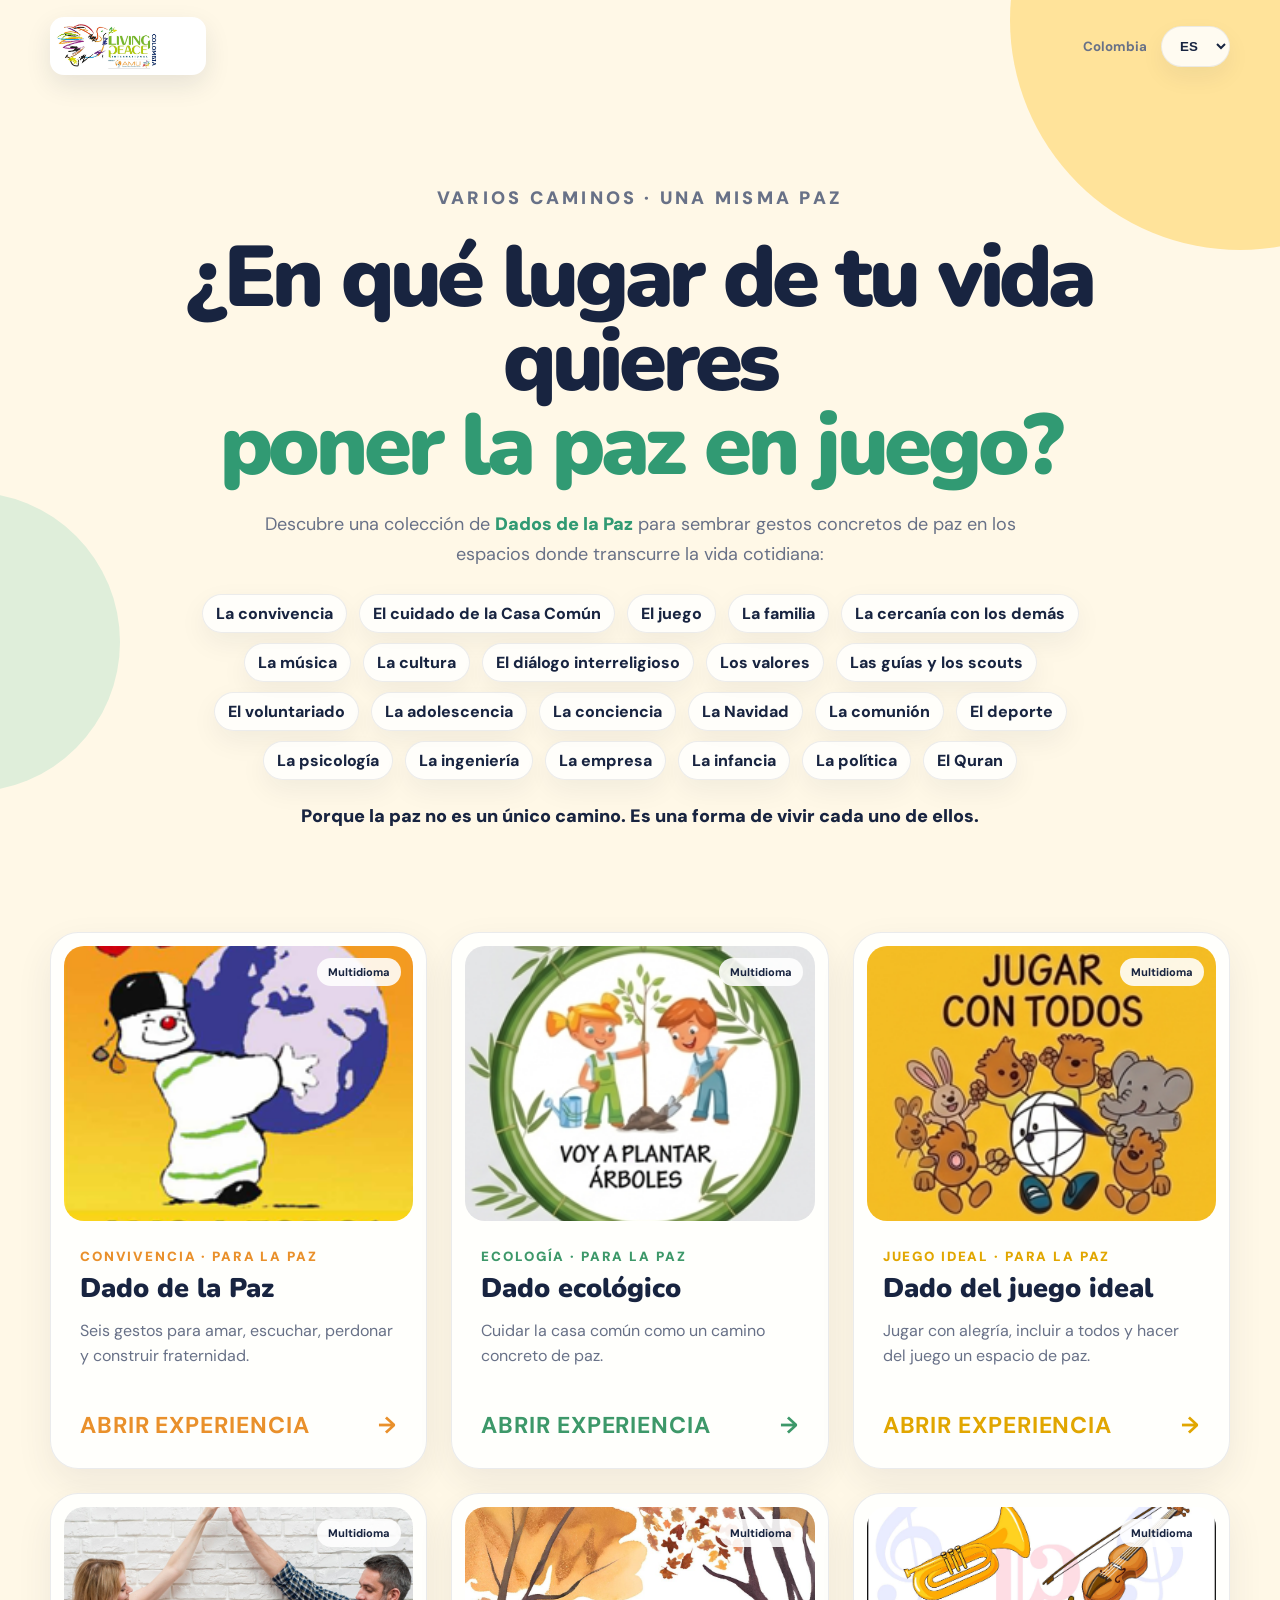
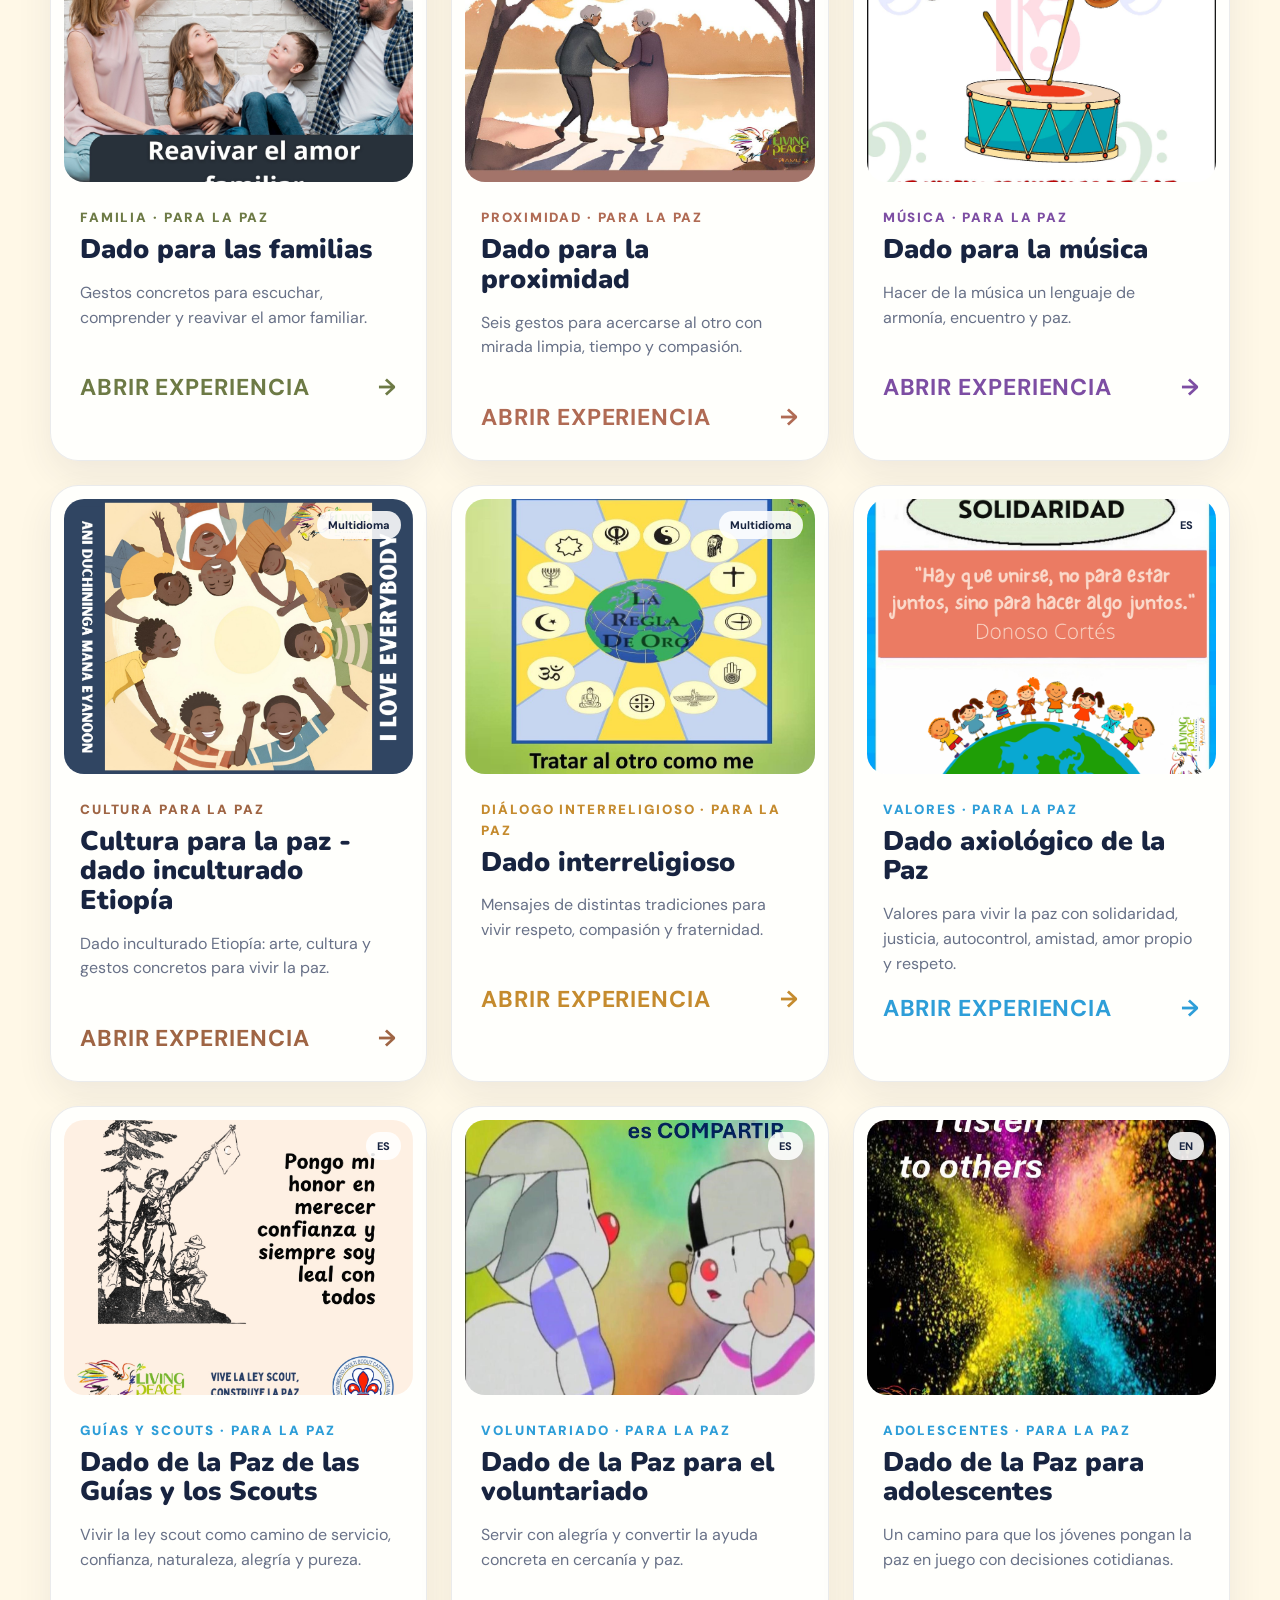
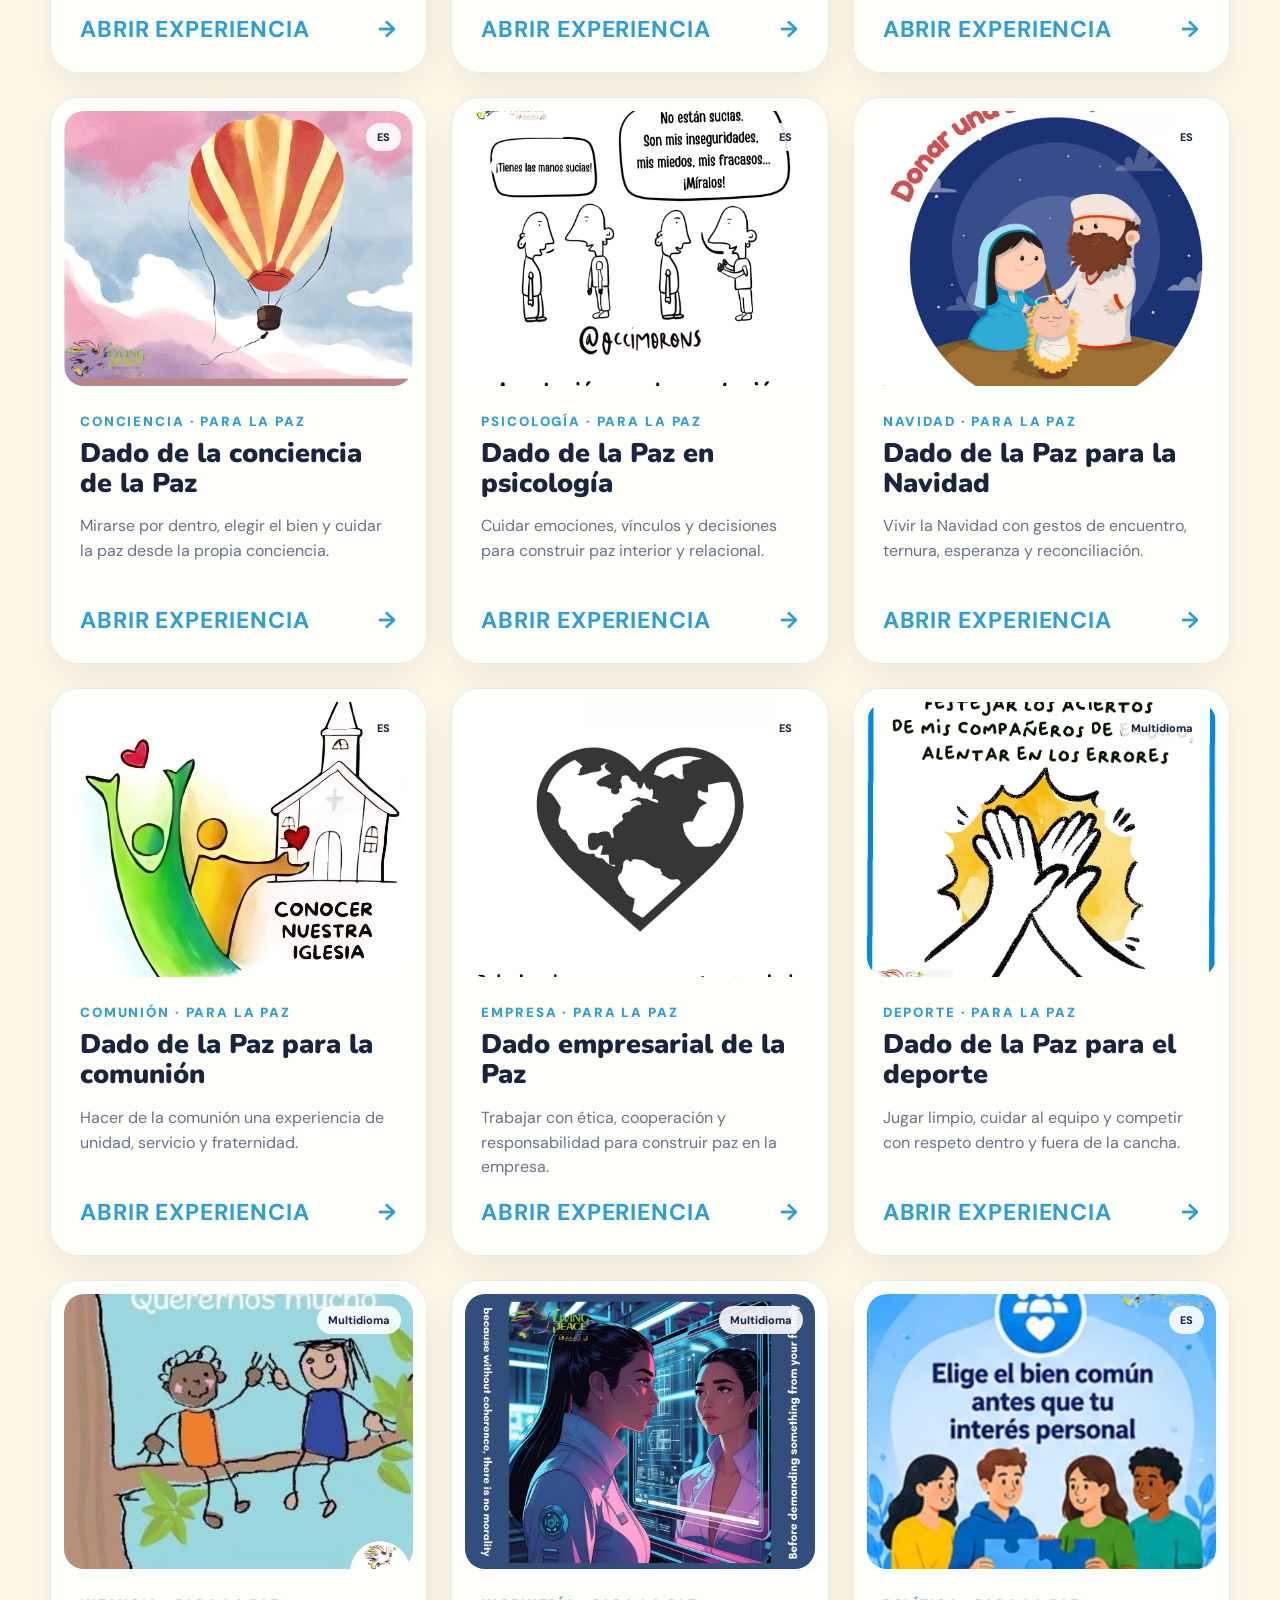
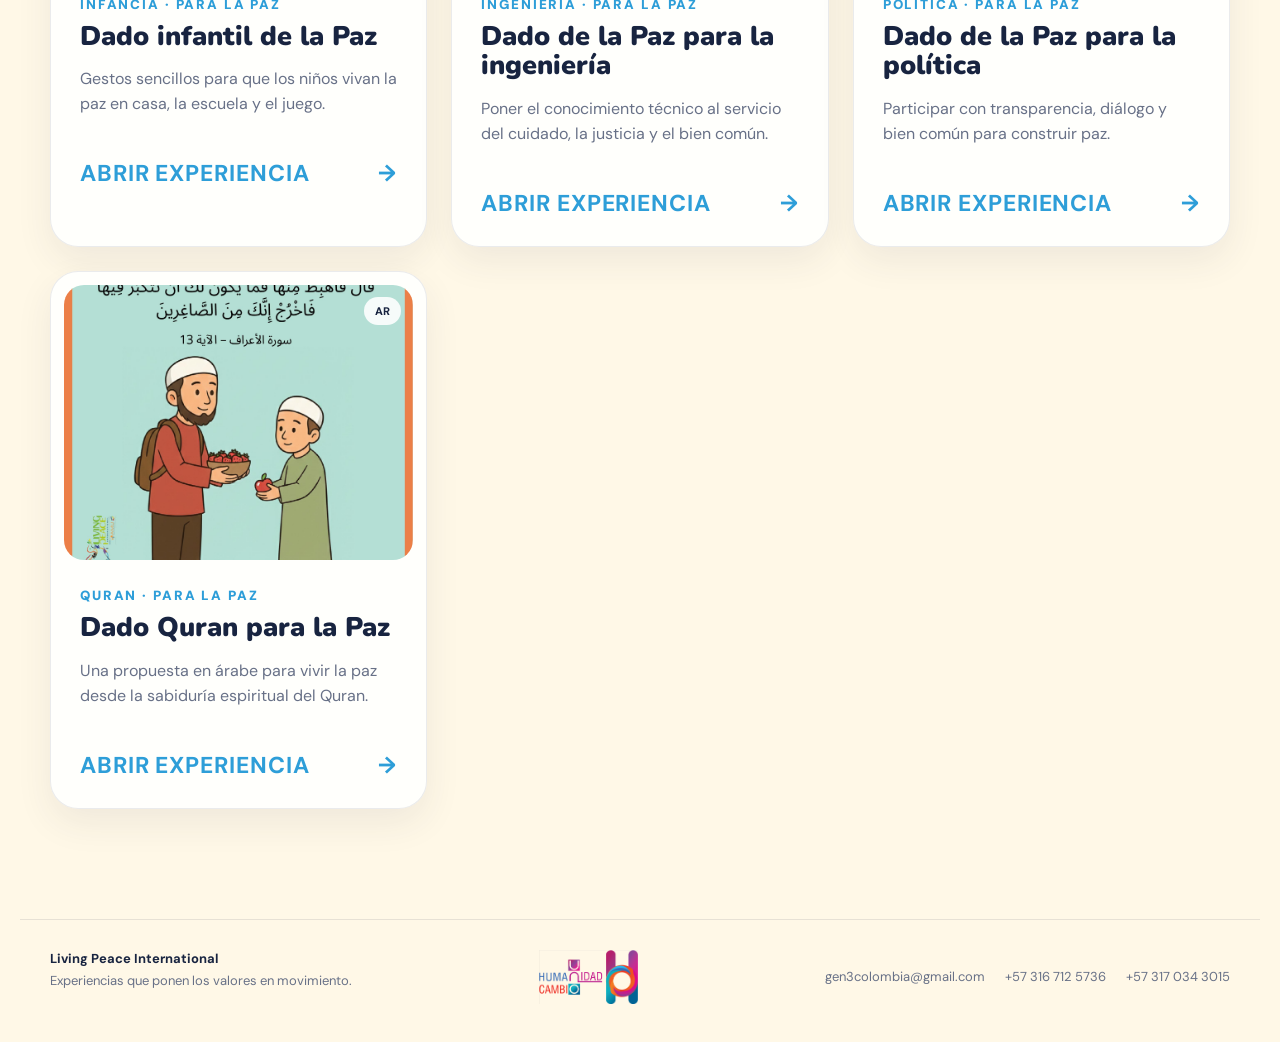
==== index.html @ 0134a24b "Hacer clicables temas del selector" ====
﻿<!doctype html>
<html lang="es">
<head>
  <meta charset="utf-8"><meta name="viewport" content="width=device-width,initial-scale=1">
  <meta name="theme-color" content="#fff8e7"><title>Colección de dados para la paz · Living Peace Colombia</title><link rel="icon" type="image/png" sizes="512x512" href="assets/favicon.png"><link rel="apple-touch-icon" href="assets/favicon.png">
  <link rel="preconnect" href="https://fonts.googleapis.com"><link rel="preconnect" href="https://fonts.gstatic.com" crossorigin>
  <link href="https://fonts.googleapis.com/css2?family=DM+Sans:wght@400;500;600;700&family=Nunito:wght@700;800;900&display=swap" rel="stylesheet">
  <link rel="stylesheet" href="selector.css">
</head>
<body>
  <div class="orb orb-one"></div><div class="orb orb-two"></div>
  <header>
    <a class="brand" href="index.html"><img class="brand-logo" src="assets/living-peace-logo.jpeg" alt="Living Peace International Colombia"></a>
    <div class="selector-actions">
      <small>Colombia</small>
      <label class="selector-language"><span class="sr-only" data-i18n="languageLabel">Idioma</span><select id="selectorLanguage" aria-label="Idioma"><option value="es">ES</option><option value="en">EN</option><option value="pt">PT</option><option value="it">IT</option><option value="fr">FR</option></select></label>
    </div>
  </header>
  <main>
    <section class="intro">
      <p class="eyebrow">VARIOS CAMINOS · UNA MISMA PAZ</p>
      <h1><span>¿En qué lugar de tu vida quieres</span><br><em>poner la paz en juego?</em></h1>
      <p>Descubre una colección de <strong>Dados de la Paz</strong> para sembrar gestos concretos de paz en los espacios donde transcurre la vida cotidiana:</p>
      <ul class="peace-paths">
        <li><a href="dados/paz/index.html">La convivencia</a></li><li><a href="dados/ecologico/index.html">El cuidado de la Casa Común</a></li><li><a href="dados/juego-ideal/index.html">El juego</a></li><li><a href="dados/familias/index.html">La familia</a></li><li><a href="dados/proximidad/index.html">La cercanía con los demás</a></li><li><a href="dados/musica/index.html">La música</a></li><li><a href="dados/etiopia/index.html">La cultura</a></li><li><a href="dados/interreligioso/index.html">El diálogo interreligioso</a></li><li><a href="dados/axiologico/index.html">Los valores</a></li><li><a href="dados/guias-scouts/index.html">Las guías y los scouts</a></li><li><a href="dados/voluntariado/index.html">El voluntariado</a></li><li><a href="dados/adolescentes/index.html">La adolescencia</a></li><li><a href="dados/conciencia/index.html">La conciencia</a></li><li><a href="dados/navidad/index.html">La Navidad</a></li><li><a href="dados/comunion/index.html">La comunión</a></li><li><a href="dados/deporte/index.html">El deporte</a></li><li><a href="dados/psicologia/index.html">La psicología</a></li><li><a href="dados/ingenieria/index.html">La ingeniería</a></li><li><a href="dados/empresarial/index.html">La empresa</a></li><li><a href="dados/infantil/index.html">La infancia</a></li><li><a href="dados/politica/index.html">La política</a></li><li><a href="dados/quran/index.html">El Quran</a></li>
      </ul>
      <p class="peace-closing">Porque la paz no es un único camino. Es una forma de vivir cada uno de ellos.</p>
    </section>
    <section class="dice-grid" aria-label="Selecciona un dado" data-i18n-aria="gridLabel">
      <a class="dice-card peace" href="dados/paz/index.html">
        <span class="image-wrap"><img src="dados/paz/assets/amo-a-todos.png" alt="Dado de la Paz" data-i18n-alt="peaceAlt"><i data-i18n="multi">Multidioma</i></span>
        <span class="card-copy"><small data-i18n="peaceTag">CONVIVENCIA · PARA LA PAZ</small><strong data-i18n="peaceTitle">Dado de la Paz</strong><p data-i18n="peaceText">Seis gestos para amar, escuchar, perdonar y construir fraternidad.</p><b><span data-i18n="open">Abrir experiencia</span> <span>→</span></b></span>
      </a>
      <a class="dice-card eco" href="dados/ecologico/index.html">
        <span class="image-wrap"><img src="dados/ecologico/assets/plantar-arboles.png" alt="Dado ecológico para la Paz" data-i18n-alt="ecoAlt"><i data-i18n="multi">Multidioma</i></span>
        <span class="card-copy"><small data-i18n="ecoTag">ECOLOGÍA · PARA LA PAZ</small><strong data-i18n="ecoTitle">Dado ecológico</strong><p data-i18n="ecoText">Cuidar la casa común como un camino concreto de paz.</p><b><span data-i18n="open">Abrir experiencia</span> <span>→</span></b></span>
      </a>
      <a class="dice-card game" href="dados/juego-ideal/index.html">
        <span class="image-wrap"><img src="dados/juego-ideal/assets/jugar-con-todos.png" alt="Dado de la Paz para el juego ideal" data-i18n-alt="gameAlt"><i data-i18n="multi">Multidioma</i></span>
        <span class="card-copy"><small data-i18n="gameTag">JUEGO IDEAL · PARA LA PAZ</small><strong data-i18n="gameTitle">Dado del juego ideal</strong><p data-i18n="gameText">Jugar con alegría, incluir a todos y hacer del juego un espacio de paz.</p><b><span data-i18n="open">Abrir experiencia</span> <span>→</span></b></span>
      </a>
      <a class="dice-card family" href="dados/familias/index.html">
        <span class="image-wrap"><img src="dados/familias/assets/reavivar-amor-familiar.jpg" alt="Dado de la Paz para las familias" data-i18n-alt="familyAlt"><i data-i18n="multi">Multidioma</i></span>
        <span class="card-copy"><small data-i18n="familyTag">FAMILIA · PARA LA PAZ</small><strong data-i18n="familyTitle">Dado para las familias</strong><p data-i18n="familyText">Gestos concretos para escuchar, comprender y reavivar el amor familiar.</p><b><span data-i18n="open">Abrir experiencia</span> <span>→</span></b></span>
      </a>
      <a class="dice-card proximity" href="dados/proximidad/index.html">
        <span class="image-wrap"><img src="dados/proximidad/assets/primer-paso.jpg" alt="Dado de la Paz para la proximidad" data-i18n-alt="proximityAlt"><i data-i18n="multi">Multidioma</i></span>
        <span class="card-copy"><small data-i18n="proximityTag">PROXIMIDAD · PARA LA PAZ</small><strong data-i18n="proximityTitle">Dado para la proximidad</strong><p data-i18n="proximityText">Seis gestos para acercarse al otro con mirada limpia, tiempo y compasión.</p><b><span data-i18n="open">Abrir experiencia</span> <span>→</span></b></span>
      </a>
      <a class="dice-card music" href="dados/musica/index.html">
        <span class="image-wrap"><img src="dados/musica/assets/instrumento-paz.jpg" alt="Dado de la Paz para la música" data-i18n-alt="musicAlt"><i data-i18n="multi">Multidioma</i></span>
        <span class="card-copy"><small data-i18n="musicTag">MÚSICA · PARA LA PAZ</small><strong data-i18n="musicTitle">Dado para la música</strong><p data-i18n="musicText">Hacer de la música un lenguaje de armonía, encuentro y paz.</p><b><span data-i18n="open">Abrir experiencia</span> <span>→</span></b></span>
      </a>
      <a class="dice-card ethiopia" href="dados/etiopia/index.html">
        <span class="image-wrap"><img src="dados/etiopia/assets/amo-a-todos.jpg" alt="Cultura para la paz - dado inculturado Etiopía" data-i18n-alt="ethiopiaAlt"><i data-i18n="multi">Multidioma</i></span>
        <span class="card-copy"><small data-i18n="ethiopiaTag">CULTURA PARA LA PAZ</small><strong data-i18n="ethiopiaTitle">Cultura para la paz - dado inculturado Etiopía</strong><p data-i18n="ethiopiaText">Dado inculturado Etiopía: arte, cultura y gestos concretos para vivir la paz.</p><b><span data-i18n="open">Abrir experiencia</span> <span>→</span></b></span>
      </a>
      <a class="dice-card interfaith" href="dados/interreligioso/index.html">
        <span class="image-wrap"><img src="dados/interreligioso/assets/regla-oro.jpg" alt="Dado de la Paz para el diálogo interreligioso" data-i18n-alt="interfaithAlt"><i data-i18n="multi">Multidioma</i></span>
        <span class="card-copy"><small data-i18n="interfaithTag">DIÁLOGO INTERRELIGIOSO · PARA LA PAZ</small><strong data-i18n="interfaithTitle">Dado interreligioso</strong><p data-i18n="interfaithText">Mensajes de distintas tradiciones para vivir respeto, compasión y fraternidad.</p><b><span data-i18n="open">Abrir experiencia</span> <span>→</span></b></span>
      </a>
      <a class="dice-card new-dice" href="dados/axiologico/index.html">
        <span class="image-wrap"><img src="dados/axiologico/assets/es/face-1.jpg" alt="Dado axiológico de la Paz"><i>ES</i></span>
        <span class="card-copy"><small>VALORES · PARA LA PAZ</small><strong>Dado axiológico de la Paz</strong><p>Un camino para poner la paz en juego con gestos concretos.</p><b><span>Abrir experiencia</span> <span>→</span></b></span>
      </a>
      <a class="dice-card new-dice" href="dados/guias-scouts/index.html">
        <span class="image-wrap"><img src="dados/guias-scouts/assets/es/face-1.jpg" alt="Dado de la Paz de las Guías y los Scouts"><i>ES</i></span>
        <span class="card-copy"><small>GUÍAS Y SCOUTS · PARA LA PAZ</small><strong>Dado de la Paz de las Guías y los Scouts</strong><p>Un camino para poner la paz en juego con gestos concretos.</p><b><span>Abrir experiencia</span> <span>→</span></b></span>
      </a>
      <a class="dice-card new-dice" href="dados/voluntariado/index.html">
        <span class="image-wrap"><img src="dados/voluntariado/assets/es/face-1.jpg" alt="Dado de la Paz para el voluntariado"><i>ES</i></span>
        <span class="card-copy"><small>VOLUNTARIADO · PARA LA PAZ</small><strong>Dado de la Paz para el voluntariado</strong><p>Un camino para poner la paz en juego con gestos concretos.</p><b><span>Abrir experiencia</span> <span>→</span></b></span>
      </a>
      <a class="dice-card new-dice" href="dados/adolescentes/index.html">
        <span class="image-wrap"><img src="dados/adolescentes/assets/en/face-1.jpg" alt="Dado de la Paz para adolescentes"><i>EN</i></span>
        <span class="card-copy"><small>ADOLESCENTES · PARA LA PAZ</small><strong>Dado de la Paz para adolescentes</strong><p>Un camino para poner la paz en juego con gestos concretos.</p><b><span>Abrir experiencia</span> <span>→</span></b></span>
      </a>
      <a class="dice-card new-dice" href="dados/conciencia/index.html">
        <span class="image-wrap"><img src="dados/conciencia/assets/es/face-1.jpg" alt="Dado de la conciencia de la Paz"><i>ES</i></span>
        <span class="card-copy"><small>CONCIENCIA · PARA LA PAZ</small><strong>Dado de la conciencia de la Paz</strong><p>Un camino para poner la paz en juego con gestos concretos.</p><b><span>Abrir experiencia</span> <span>→</span></b></span>
      </a>
      <a class="dice-card new-dice" href="dados/psicologia/index.html">
        <span class="image-wrap"><img src="dados/psicologia/assets/es/face-1.jpg" alt="Dado de la Paz en psicología"><i>ES</i></span>
        <span class="card-copy"><small>PSICOLOGÍA · PARA LA PAZ</small><strong>Dado de la Paz en psicología</strong><p>Un camino para poner la paz en juego con gestos concretos.</p><b><span>Abrir experiencia</span> <span>→</span></b></span>
      </a>
      <a class="dice-card new-dice" href="dados/navidad/index.html">
        <span class="image-wrap"><img src="dados/navidad/assets/es/face-1.jpg" alt="Dado de la Paz para la Navidad"><i>ES</i></span>
        <span class="card-copy"><small>NAVIDAD · PARA LA PAZ</small><strong>Dado de la Paz para la Navidad</strong><p>Un camino para poner la paz en juego con gestos concretos.</p><b><span>Abrir experiencia</span> <span>→</span></b></span>
      </a>
      <a class="dice-card new-dice" href="dados/comunion/index.html">
        <span class="image-wrap"><img src="dados/comunion/assets/es/face-1.jpg" alt="Dado de la Paz para la comunión"><i>ES</i></span>
        <span class="card-copy"><small>COMUNIÓN · PARA LA PAZ</small><strong>Dado de la Paz para la comunión</strong><p>Un camino para poner la paz en juego con gestos concretos.</p><b><span>Abrir experiencia</span> <span>→</span></b></span>
      </a>
      <a class="dice-card new-dice" href="dados/empresarial/index.html">
        <span class="image-wrap"><img src="dados/empresarial/assets/es/face-1.jpg" alt="Dado empresarial de la Paz"><i>ES</i></span>
        <span class="card-copy"><small>EMPRESA · PARA LA PAZ</small><strong>Dado empresarial de la Paz</strong><p>Un camino para poner la paz en juego con gestos concretos.</p><b><span>Abrir experiencia</span> <span>→</span></b></span>
      </a>
      <a class="dice-card new-dice" href="dados/deporte/index.html">
        <span class="image-wrap"><img src="dados/deporte/assets/es/face-1.png" alt="Dado de la Paz para el deporte"><i>Multidioma</i></span>
        <span class="card-copy"><small>DEPORTE · PARA LA PAZ</small><strong>Dado de la Paz para el deporte</strong><p>Un camino para poner la paz en juego con gestos concretos.</p><b><span>Abrir experiencia</span> <span>→</span></b></span>
      </a>
      <a class="dice-card new-dice" href="dados/infantil/index.html">
        <span class="image-wrap"><img src="dados/infantil/assets/es/face-1.jpg" alt="Dado infantil de la Paz"><i>Multidioma</i></span>
        <span class="card-copy"><small>INFANCIA · PARA LA PAZ</small><strong>Dado infantil de la Paz</strong><p>Un camino para poner la paz en juego con gestos concretos.</p><b><span>Abrir experiencia</span> <span>→</span></b></span>
      </a>
      <a class="dice-card new-dice" href="dados/ingenieria/index.html">
        <span class="image-wrap"><img src="dados/ingenieria/assets/en/face-1.jpg" alt="Dado de la Paz para la ingeniería"><i>Multidioma</i></span>
        <span class="card-copy"><small>INGENIERÍA · PARA LA PAZ</small><strong>Dado de la Paz para la ingeniería</strong><p>Un camino para poner la paz en juego con gestos concretos.</p><b><span>Abrir experiencia</span> <span>→</span></b></span>
      </a>
      <a class="dice-card new-dice" href="dados/politica/index.html">
        <span class="image-wrap"><img src="dados/politica/assets/es/face-1.png" alt="Dado de la Paz para la política"><i>ES</i></span>
        <span class="card-copy"><small>POLÍTICA · PARA LA PAZ</small><strong>Dado de la Paz para la política</strong><p>Participar con transparencia, diálogo y bien común para construir paz.</p><b><span>Abrir experiencia</span> <span>→</span></b></span>
      </a>
      <a class="dice-card new-dice" href="dados/quran/index.html">
        <span class="image-wrap"><img src="dados/quran/assets/ar/face-1.jpg" alt="Dado Quran para la Paz"><i>AR</i></span>
        <span class="card-copy"><small>QURAN · PARA LA PAZ</small><strong>Dado Quran para la Paz</strong><p>Un camino para poner la paz en juego con gestos concretos.</p><b><span>Abrir experiencia</span> <span>→</span></b></span>
      </a>
    </section>
  </main>
  <footer><div><strong>Living Peace International</strong><p data-i18n="footerText">Experiencias que ponen los valores en movimiento.</p></div><img class="footer-logo" src="assets/humanidad-cambio-uno.png" alt="Humanidad Cambio UNO"><div><a href="mailto:gen3colombia@gmail.com">gen3colombia@gmail.com</a><a href="tel:+573167125736">+57 316 712 5736</a><a href="tel:+573170343015">+57 317 034 3015</a></div></footer>
  <script>
    const selectorTranslations={
      es:{introRich:"Descubre una colección de <strong>Dados de la Paz</strong> para sembrar gestos concretos de paz en los espacios donde transcurre la vida cotidiana:",peaceClosing:"Porque la paz no es un único camino. Es una forma de vivir cada uno de ellos.",paths:["La convivencia","El cuidado de la Casa Común","El juego","La familia","La cercanía con los demás","La música","La cultura","El diálogo interreligioso","Los valores","Las guías y los scouts","El voluntariado","La adolescencia","La conciencia","La Navidad","La comunión","El deporte","La psicología","La ingeniería","La empresa","La infancia","La política","El Quran"],languageLabel:'Idioma',gridLabel:'Selecciona un dado',eyebrow:'VARIOS CAMINOS · UNA MISMA PAZ',titleLead:'¿En qué lugar de tu vida quieres',titleAccent:'poner la paz en juego?',intro:'Una colección de dados para vivir la paz en distintos campos: la convivencia, el cuidado del planeta, el juego, la familia, la proximidad, la música, la cultura y el diálogo interreligioso.',multi:'Multidioma',spanish:'Español',open:'Abrir experiencia',footerText:'Experiencias que ponen los valores en movimiento.',peaceTag:'CONVIVENCIA · PARA LA PAZ',peaceTitle:'Dado de la Paz',peaceText:'Seis gestos para amar, escuchar, perdonar y construir fraternidad.',peaceAlt:'Dado de la Paz',ecoTag:'ECOLOGÍA · PARA LA PAZ',ecoTitle:'Dado ecológico',ecoText:'Cuidar la casa común como un camino concreto de paz.',ecoAlt:'Dado ecológico para la Paz',gameTag:'JUEGO IDEAL · PARA LA PAZ',gameTitle:'Dado del juego ideal',gameText:'Jugar con alegría, incluir a todos y hacer del juego un espacio de paz.',gameAlt:'Dado de la Paz para el juego ideal',familyTag:'FAMILIA · PARA LA PAZ',familyTitle:'Dado para las familias',familyText:'Gestos concretos para escuchar, comprender y reavivar el amor familiar.',familyAlt:'Dado de la Paz para las familias',proximityTag:'PROXIMIDAD · PARA LA PAZ',proximityTitle:'Dado para la proximidad',proximityText:'Seis gestos para acercarse al otro con mirada limpia, tiempo y compasión.',proximityAlt:'Dado de la Paz para la proximidad',musicTag:'MÚSICA · PARA LA PAZ',musicTitle:'Dado para la música',musicText:'Hacer de la música un lenguaje de armonía, encuentro y paz.',musicAlt:'Dado de la Paz para la música',ethiopiaTag:'CULTURA PARA LA PAZ',ethiopiaTitle:'Cultura para la paz - dado inculturado Etiopía',ethiopiaText:'Dado inculturado Etiopía: arte, cultura y gestos concretos para vivir la paz.',ethiopiaAlt:'Cultura para la paz - dado inculturado Etiopía',interfaithTag:'DIÁLOGO INTERRELIGIOSO · PARA LA PAZ',interfaithTitle:'Dado interreligioso',interfaithText:'Mensajes de distintas tradiciones para vivir respeto, compasión y fraternidad.',interfaithAlt:'Dado de la Paz para el diálogo interreligioso'},
      en:{introRich:"Discover a collection of <strong>Peace Dice</strong> to sow concrete gestures of peace in the places where everyday life happens:",peaceClosing:"Because peace is not a single path. It is a way of living each one of them.",paths:["Coexistence","Care for the Common Home","Play","Family","Closeness to others","Music","Culture","Interreligious dialogue","Values","Guides and scouts","Volunteering","Adolescence","Conscience","Christmas","Communion","Sport","Psychology","Engineering","Business","Childhood","Politics","Quran"],languageLabel:'Language',gridLabel:'Select a dice',eyebrow:'SEVERAL PATHS · ONE SAME PEACE',titleLead:'Where in your life do you want to',titleAccent:'put peace into play?',intro:'A collection of dice to live peace in different fields: coexistence, care for the planet, play, family, proximity, music, culture and interreligious dialogue.',multi:'Multilingual',spanish:'Spanish',open:'Open experience',footerText:'Experiences that put values in motion.',peaceTag:'COEXISTENCE · FOR PEACE',peaceTitle:'Peace Dice',peaceText:'Six gestures to love, listen, forgive and build fraternity.',peaceAlt:'Peace Dice',ecoTag:'ECOLOGY · FOR PEACE',ecoTitle:'Ecological dice',ecoText:'Care for our common home as a concrete path of peace.',ecoAlt:'Ecological Dice for Peace',gameTag:'IDEAL GAME · FOR PEACE',gameTitle:'Ideal game dice',gameText:'Play with joy, include everyone and make the game a space of peace.',gameAlt:'Peace Dice for the ideal game',familyTag:'FAMILY · FOR PEACE',familyTitle:'Dice for families',familyText:'Concrete gestures to listen, understand and rekindle family love.',familyAlt:'Peace Dice for families',proximityTag:'PROXIMITY · FOR PEACE',proximityTitle:'Dice for proximity',proximityText:'Six gestures to approach others with a clear gaze, time and compassion.',proximityAlt:'Peace Dice for proximity',musicTag:'MUSIC · FOR PEACE',musicTitle:'Dice for music',musicText:'Make music a language of harmony, encounter and peace.',musicAlt:'Peace Dice for music',ethiopiaTag:'CULTURE FOR PEACE',ethiopiaTitle:'Culture for Peace - Ethiopia inculturated dice',ethiopiaText:'The six attitudes of the Peace Dice expressed with Ethiopian art and culture.',ethiopiaAlt:'Inculturated Peace Dice of Ethiopia',interfaithTag:'INTERRELIGIOUS DIALOGUE · FOR PEACE',interfaithTitle:'Interreligious dice',interfaithText:'Messages from different traditions to live respect, compassion and fraternity.',interfaithAlt:'Peace Dice for interreligious dialogue'},      pt:{introRich:"Descubra uma coleção de <strong>Dados da Paz</strong> para semear gestos concretos de paz nos espaços onde acontece a vida cotidiana:",peaceClosing:"Porque a paz não é um único caminho. É uma forma de viver cada um deles.",paths:["A convivência","O cuidado da Casa Comum","O jogo","A família","A proximidade com os outros","A música","A cultura","O diálogo inter-religioso","Os valores","As guias e os escoteiros","O voluntariado","A adolescência","A consciência","O Natal","A comunhão","O esporte","A psicologia","A engenharia","A empresa","A infância","A política","O Quran"],languageLabel:'Idioma',gridLabel:'Selecione um dado',eyebrow:'VÁRIOS CAMINHOS · UMA MESMA PAZ',titleLead:'Em que lugar da sua vida você quer',titleAccent:'colocar a paz em jogo?',intro:'Uma coleção de dados para viver a paz em diferentes campos: convivência, cuidado com o planeta, jogo, família, proximidade, música, cultura e diálogo inter-religioso.',multi:'Multilíngue',spanish:'Espanhol',open:'Abrir experiência',footerText:'Experiências que colocam os valores em movimento.',peaceTag:'CONVIVÊNCIA · PARA A PAZ',peaceTitle:'Dado da Paz',peaceText:'Seis gestos para amar, escutar, perdoar e construir fraternidade.',peaceAlt:'Dado da Paz',ecoTag:'ECOLOGIA · PARA A PAZ',ecoTitle:'Dado ecológico',ecoText:'Cuidar da casa comum como um caminho concreto de paz.',ecoAlt:'Dado ecológico para a Paz',gameTag:'JOGO IDEAL · PARA A PAZ',gameTitle:'Dado do jogo ideal',gameText:'Jogar com alegria, incluir todos e fazer do jogo um espaço de paz.',gameAlt:'Dado da Paz para o jogo ideal',familyTag:'FAMÍLIA · PARA A PAZ',familyTitle:'Dado para as famílias',familyText:'Gestos concretos para escutar, compreender e reacender o amor familiar.',familyAlt:'Dado da Paz para as famílias',proximityTag:'PROXIMIDADE · PARA A PAZ',proximityTitle:'Dado para a proximidade',proximityText:'Seis gestos para aproximar-se do outro com olhar limpo, tempo e compaixão.',proximityAlt:'Dado da Paz para a proximidade',musicTag:'MÚSICA · PARA A PAZ',musicTitle:'Dado para a música',musicText:'Fazer da música uma linguagem de harmonia, encontro e paz.',musicAlt:'Dado da Paz para a música',ethiopiaTag:'CULTURA PARA A PAZ',ethiopiaTitle:'Cultura para a paz - dado inculturado Etiópia',ethiopiaText:'As seis atitudes do Dado da Paz expressas com arte e cultura etíope.',ethiopiaAlt:'Dado da Paz inculturado da Etiópia',interfaithTag:'DIÁLOGO INTER-RELIGIOSO · PARA A PAZ',interfaithTitle:'Dado inter-religioso',interfaithText:'Mensagens de diferentes tradições para viver respeito, compaixão e fraternidade.',interfaithAlt:'Dado da Paz para o diálogo inter-religioso'},
      it:{introRich:"Scopri una collezione di <strong>Dadi della Pace</strong> per seminare gesti concreti di pace negli spazi della vita quotidiana:",peaceClosing:"Perché la pace non è un unico cammino. È un modo di vivere ciascuno di essi.",paths:["La convivenza","La cura della Casa Comune","Il gioco","La famiglia","La prossimità con gli altri","La musica","La cultura","Il dialogo interreligioso","I valori","Le guide e gli scout","Il volontariato","L’adolescenza","La coscienza","Il Natale","La comunione","Lo sport","La psicologia","L’ingegneria","L’impresa","L’infanzia","La politica","Il Quran"],languageLabel:'Lingua',gridLabel:'Scegli un dado',eyebrow:'DIVERSI CAMMINI · UNA STESSA PACE',titleLead:'In quale luogo della tua vita vuoi',titleAccent:'mettere in gioco la pace?',intro:'Una collezione di dadi per vivere la pace in diversi ambiti: convivenza, cura del pianeta, gioco, famiglia, prossimità, musica, cultura e dialogo interreligioso.',multi:'Multilingue',spanish:'Spagnolo',open:'Apri esperienza',footerText:'Esperienze che mettono i valori in movimento.',peaceTag:'CONVIVENZA · PER LA PACE',peaceTitle:'Dado della Pace',peaceText:'Sei gesti per amare, ascoltare, perdonare e costruire fraternità.',peaceAlt:'Dado della Pace',ecoTag:'ECOLOGIA · PER LA PACE',ecoTitle:'Dado ecologico',ecoText:'Prendersi cura della casa comune come cammino concreto di pace.',ecoAlt:'Dado ecologico per la Pace',gameTag:'GIOCO IDEALE · PER LA PACE',gameTitle:'Dado del gioco ideale',gameText:'Giocare con gioia, includere tutti e rendere il gioco uno spazio di pace.',gameAlt:'Dado della Pace per il gioco ideale',familyTag:'FAMIGLIA · PER LA PACE',familyTitle:'Dado per le famiglie',familyText:'Gesti concreti per ascoltare, comprendere e ravvivare l’amore familiare.',familyAlt:'Dado della Pace per le famiglie',proximityTag:'PROSSIMITÀ · PER LA PACE',proximityTitle:'Dado per la prossimità',proximityText:'Sei gesti per avvicinarsi all’altro con sguardo limpido, tempo e compassione.',proximityAlt:'Dado della Pace per la prossimità',musicTag:'MUSICA · PER LA PACE',musicTitle:'Dado per la musica',musicText:'Fare della musica un linguaggio di armonia, incontro e pace.',musicAlt:'Dado della Pace per la musica',ethiopiaTag:'CULTURA PER LA PACE',ethiopiaTitle:'Cultura per la pace - dado inculturato Etiopia',ethiopiaText:'Le sei attitudini del Dado della Pace espresse con arte e cultura etiope.',ethiopiaAlt:'Dado della Pace inculturato dell’Etiopia',interfaithTag:'DIALOGO INTERRELIGIOSO · PER LA PACE',interfaithTitle:'Dado interreligioso',interfaithText:'Messaggi di diverse tradizioni per vivere rispetto, compassione e fraternità.',interfaithAlt:'Dado della Pace per il dialogo interreligioso'},
      fr:{introRich:"Découvre une collection de <strong>Dés de la Paix</strong> pour semer des gestes concrets de paix dans les espaces de la vie quotidienne :",peaceClosing:"Parce que la paix n’est pas un seul chemin. C’est une manière de vivre chacun d’eux.",paths:["La coexistence","Le soin de la Maison commune","Le jeu","La famille","La proximité avec les autres","La musique","La culture","Le dialogue interreligieux","Les valeurs","Les guides et les scouts","Le volontariat","L’adolescence","La conscience","Noël","La communion","Le sport","La psychologie","L’ingénierie","L’entreprise","L’enfance","La politique","Le Quran"],languageLabel:'Langue',gridLabel:'Choisis un dé',eyebrow:'PLUSIEURS CHEMINS · UNE MÊME PAIX',titleLead:'Dans quel lieu de ta vie veux-tu',titleAccent:'mettre la paix en jeu ?',intro:'Une collection de dés pour vivre la paix dans différents domaines : la coexistence, le soin de la planète, le jeu, la famille, la proximité, la musique, la culture et le dialogue interreligieux.',multi:'Multilingue',spanish:'Espagnol',open:'Ouvrir l’expérience',footerText:'Des expériences qui mettent les valeurs en mouvement.',peaceTag:'COEXISTENCE · POUR LA PAIX',peaceTitle:'Dé de la Paix',peaceText:'Six gestes pour aimer, écouter, pardonner et construire la fraternité.',peaceAlt:'Dé de la Paix',ecoTag:'ÉCOLOGIE · POUR LA PAIX',ecoTitle:'Dé écologique',ecoText:'Prendre soin de la maison commune comme un chemin concret de paix.',ecoAlt:'Dé écologique pour la Paix',gameTag:'JEU IDÉAL · POUR LA PAIX',gameTitle:'Dé du jeu idéal',gameText:'Jouer avec joie, inclure tout le monde et faire du jeu un espace de paix.',gameAlt:'Dé de la Paix pour le jeu idéal',familyTag:'FAMILLE · POUR LA PAIX',familyTitle:'Dé pour les familles',familyText:'Des gestes concrets pour écouter, comprendre et raviver l’amour familial.',familyAlt:'Dé de la Paix pour les familles',proximityTag:'PROXIMITÉ · POUR LA PAIX',proximityTitle:'Dé pour la proximité',proximityText:'Six gestes pour se rapprocher de l’autre avec un regard clair, du temps et de la compassion.',proximityAlt:'Dé de la Paix pour la proximité',musicTag:'MUSIQUE · POUR LA PAIX',musicTitle:'Dé pour la musique',musicText:'Faire de la musique un langage d’harmonie, de rencontre et de paix.',musicAlt:'Dé de la Paix pour la musique',ethiopiaTag:'CULTURE POUR LA PAIX',ethiopiaTitle:'Culture pour la paix - dé inculturé Éthiopie',ethiopiaText:'Les six attitudes du Dé de la Paix exprimées avec l’art et la culture éthiopienne.',ethiopiaAlt:'Dé de la Paix inculturé d’Éthiopie',interfaithTag:'DIALOGUE INTERRELIGIEUX · POUR LA PAIX',interfaithTitle:'Dé interreligieux',interfaithText:'Messages de différentes traditions pour vivre le respect, la compassion et la fraternité.',interfaithAlt:'Dé de la Paix pour le dialogue interreligieux'}
    };
    const extraCardTranslations={
      es:{
        "dados/axiologico/index.html":{badge:"ES",tag:"VALORES · PARA LA PAZ",title:"Dado axiológico de la Paz",text:"Valores para vivir la paz con solidaridad, justicia, autocontrol, amistad, amor propio y respeto.",alt:"Dado axiológico de la Paz"},
        "dados/guias-scouts/index.html":{badge:"ES",tag:"GUÍAS Y SCOUTS · PARA LA PAZ",title:"Dado de la Paz de las Guías y los Scouts",text:"Vivir la ley scout como camino de servicio, confianza, naturaleza, alegría y pureza.",alt:"Dado de la Paz de las Guías y los Scouts"},
        "dados/voluntariado/index.html":{badge:"ES",tag:"VOLUNTARIADO · PARA LA PAZ",title:"Dado de la Paz para el voluntariado",text:"Servir con alegría y convertir la ayuda concreta en cercanía y paz.",alt:"Dado de la Paz para el voluntariado"},
        "dados/adolescentes/index.html":{badge:"EN",tag:"ADOLESCENTES · PARA LA PAZ",title:"Dado de la Paz para adolescentes",text:"Un camino para que los jóvenes pongan la paz en juego con decisiones cotidianas.",alt:"Dado de la Paz para adolescentes"},
        "dados/conciencia/index.html":{badge:"ES",tag:"CONCIENCIA · PARA LA PAZ",title:"Dado de la conciencia de la Paz",text:"Mirarse por dentro, elegir el bien y cuidar la paz desde la propia conciencia.",alt:"Dado de la conciencia de la Paz"},
        "dados/psicologia/index.html":{badge:"ES",tag:"PSICOLOGÍA · PARA LA PAZ",title:"Dado de la Paz en psicología",text:"Cuidar emociones, vínculos y decisiones para construir paz interior y relacional.",alt:"Dado de la Paz en psicología"},
        "dados/navidad/index.html":{badge:"ES",tag:"NAVIDAD · PARA LA PAZ",title:"Dado de la Paz para la Navidad",text:"Vivir la Navidad con gestos de encuentro, ternura, esperanza y reconciliación.",alt:"Dado de la Paz para la Navidad"},
        "dados/comunion/index.html":{badge:"ES",tag:"COMUNIÓN · PARA LA PAZ",title:"Dado de la Paz para la comunión",text:"Hacer de la comunión una experiencia de unidad, servicio y fraternidad.",alt:"Dado de la Paz para la comunión"},
        "dados/empresarial/index.html":{badge:"ES",tag:"EMPRESA · PARA LA PAZ",title:"Dado empresarial de la Paz",text:"Trabajar con ética, cooperación y responsabilidad para construir paz en la empresa.",alt:"Dado empresarial de la Paz"},
        "dados/deporte/index.html":{badge:"Multidioma",tag:"DEPORTE · PARA LA PAZ",title:"Dado de la Paz para el deporte",text:"Jugar limpio, cuidar al equipo y competir con respeto dentro y fuera de la cancha.",alt:"Dado de la Paz para el deporte"},
        "dados/infantil/index.html":{badge:"Multidioma",tag:"INFANCIA · PARA LA PAZ",title:"Dado infantil de la Paz",text:"Gestos sencillos para que los niños vivan la paz en casa, la escuela y el juego.",alt:"Dado infantil de la Paz"},
        "dados/ingenieria/index.html":{badge:"Multidioma",tag:"INGENIERÍA · PARA LA PAZ",title:"Dado de la Paz para la ingeniería",text:"Poner el conocimiento técnico al servicio del cuidado, la justicia y el bien común.",alt:"Dado de la Paz para la ingeniería"},
        "dados/politica/index.html":{badge:"ES",tag:"POLÍTICA · PARA LA PAZ",title:"Dado de la Paz para la política",text:"Participar con transparencia, diálogo y bien común para construir paz.",alt:"Dado de la Paz para la política"},
        "dados/quran/index.html":{badge:"AR",tag:"QURAN · PARA LA PAZ",title:"Dado Quran para la Paz",text:"Una propuesta en árabe para vivir la paz desde la sabiduría espiritual del Quran.",alt:"Dado Quran para la Paz"}
      },
      en:{
        "dados/axiologico/index.html":{badge:"ES",tag:"VALUES · FOR PEACE",title:"Axiological Peace Dice",text:"Values for living peace through solidarity, justice, self-control, friendship, self-love and respect.",alt:"Axiological Peace Dice"},
        "dados/guias-scouts/index.html":{badge:"ES",tag:"GUIDES AND SCOUTS · FOR PEACE",title:"Peace Dice for Guides and Scouts",text:"Living the scout law as a path of service, trust, nature, joy and purity.",alt:"Peace Dice for Guides and Scouts"},
        "dados/voluntariado/index.html":{badge:"ES",tag:"VOLUNTEERING · FOR PEACE",title:"Peace Dice for Volunteering",text:"Serve with joy and turn concrete help into closeness and peace.",alt:"Peace Dice for Volunteering"},
        "dados/adolescentes/index.html":{badge:"EN",tag:"TEENAGERS · FOR PEACE",title:"Peace Dice for Teenagers",text:"A path for young people to put peace into play through everyday choices.",alt:"Peace Dice for Teenagers"},
        "dados/conciencia/index.html":{badge:"ES",tag:"CONSCIENCE · FOR PEACE",title:"Conscience Peace Dice",text:"Look within, choose the good and care for peace from one’s own conscience.",alt:"Conscience Peace Dice"},
        "dados/psicologia/index.html":{badge:"ES",tag:"PSYCHOLOGY · FOR PEACE",title:"Peace Dice in Psychology",text:"Care for emotions, bonds and decisions to build inner and relational peace.",alt:"Peace Dice in Psychology"},
        "dados/navidad/index.html":{badge:"ES",tag:"CHRISTMAS · FOR PEACE",title:"Peace Dice for Christmas",text:"Live Christmas through gestures of encounter, tenderness, hope and reconciliation.",alt:"Peace Dice for Christmas"},
        "dados/comunion/index.html":{badge:"ES",tag:"COMMUNION · FOR PEACE",title:"Peace Dice for Communion",text:"Make communion an experience of unity, service and fraternity.",alt:"Peace Dice for Communion"},
        "dados/empresarial/index.html":{badge:"ES",tag:"BUSINESS · FOR PEACE",title:"Business Peace Dice",text:"Work with ethics, cooperation and responsibility to build peace in business.",alt:"Business Peace Dice"},
        "dados/deporte/index.html":{badge:"Multilingual",tag:"SPORT · FOR PEACE",title:"Peace Dice for Sport",text:"Play fair, care for the team and compete with respect on and off the field.",alt:"Peace Dice for Sport"},
        "dados/infantil/index.html":{badge:"Multilingual",tag:"CHILDHOOD · FOR PEACE",title:"Children’s Peace Dice",text:"Simple gestures for children to live peace at home, at school and at play.",alt:"Children’s Peace Dice"},
        "dados/ingenieria/index.html":{badge:"Multilingual",tag:"ENGINEERING · FOR PEACE",title:"Peace Dice for Engineering",text:"Put technical knowledge at the service of care, justice and the common good.",alt:"Peace Dice for Engineering"},
        "dados/politica/index.html":{badge:"ES",tag:"POLITICS · FOR PEACE",title:"Peace Dice for Politics",text:"Participate with transparency, dialogue and the common good to build peace.",alt:"Peace Dice for Politics"},
        "dados/quran/index.html":{badge:"AR",tag:"QURAN · FOR PEACE",title:"Quran Dice for Peace",text:"An Arabic proposal to live peace from the spiritual wisdom of the Quran.",alt:"Quran Dice for Peace"}
      },
      pt:{
        "dados/axiologico/index.html":{badge:"ES",tag:"VALORES · PARA A PAZ",title:"Dado axiológico da Paz",text:"Valores para viver a paz com solidariedade, justiça, autocontrole, amizade, amor-próprio e respeito.",alt:"Dado axiológico da Paz"},
        "dados/guias-scouts/index.html":{badge:"ES",tag:"GUIAS E ESCOTEIROS · PARA A PAZ",title:"Dado da Paz das Guias e dos Escoteiros",text:"Viver a lei escoteira como caminho de serviço, confiança, natureza, alegria e pureza.",alt:"Dado da Paz das Guias e dos Escoteiros"},
        "dados/voluntariado/index.html":{badge:"ES",tag:"VOLUNTARIADO · PARA A PAZ",title:"Dado da Paz para o voluntariado",text:"Servir com alegria e transformar a ajuda concreta em proximidade e paz.",alt:"Dado da Paz para o voluntariado"},
        "dados/adolescentes/index.html":{badge:"EN",tag:"ADOLESCENTES · PARA A PAZ",title:"Dado da Paz para adolescentes",text:"Um caminho para que os jovens coloquem a paz em jogo nas escolhas cotidianas.",alt:"Dado da Paz para adolescentes"},
        "dados/conciencia/index.html":{badge:"ES",tag:"CONSCIÊNCIA · PARA A PAZ",title:"Dado da consciência da Paz",text:"Olhar para dentro, escolher o bem e cuidar da paz a partir da própria consciência.",alt:"Dado da consciência da Paz"},
        "dados/psicologia/index.html":{badge:"ES",tag:"PSICOLOGIA · PARA A PAZ",title:"Dado da Paz em psicologia",text:"Cuidar das emoções, vínculos e decisões para construir paz interior e relacional.",alt:"Dado da Paz em psicologia"},
        "dados/navidad/index.html":{badge:"ES",tag:"NATAL · PARA A PAZ",title:"Dado da Paz para o Natal",text:"Viver o Natal com gestos de encontro, ternura, esperança e reconciliação.",alt:"Dado da Paz para o Natal"},
        "dados/comunion/index.html":{badge:"ES",tag:"COMUNHÃO · PARA A PAZ",title:"Dado da Paz para a comunhão",text:"Fazer da comunhão uma experiência de unidade, serviço e fraternidade.",alt:"Dado da Paz para a comunhão"},
        "dados/empresarial/index.html":{badge:"ES",tag:"EMPRESA · PARA A PAZ",title:"Dado empresarial da Paz",text:"Trabalhar com ética, cooperação e responsabilidade para construir paz na empresa.",alt:"Dado empresarial da Paz"},
        "dados/deporte/index.html":{badge:"Multilíngue",tag:"ESPORTE · PARA A PAZ",title:"Dado da Paz para o esporte",text:"Jogar limpo, cuidar da equipe e competir com respeito dentro e fora do campo.",alt:"Dado da Paz para o esporte"},
        "dados/infantil/index.html":{badge:"Multilíngue",tag:"INFÂNCIA · PARA A PAZ",title:"Dado infantil da Paz",text:"Gestos simples para que as crianças vivam a paz em casa, na escola e no jogo.",alt:"Dado infantil da Paz"},
        "dados/ingenieria/index.html":{badge:"Multilíngue",tag:"ENGENHARIA · PARA A PAZ",title:"Dado da Paz para a engenharia",text:"Colocar o conhecimento técnico a serviço do cuidado, da justiça e do bem comum.",alt:"Dado da Paz para a engenharia"},
        "dados/politica/index.html":{badge:"ES",tag:"POLÍTICA · PARA A PAZ",title:"Dado da Paz para a política",text:"Participar com transparência, diálogo e bem comum para construir paz.",alt:"Dado da Paz para a política"},
        "dados/quran/index.html":{badge:"AR",tag:"QURAN · PARA A PAZ",title:"Dado Quran para a Paz",text:"Uma proposta em árabe para viver a paz a partir da sabedoria espiritual do Quran.",alt:"Dado Quran para a Paz"}
      },
      it:{
        "dados/axiologico/index.html":{badge:"ES",tag:"VALORI · PER LA PACE",title:"Dado assiologico della Pace",text:"Valori per vivere la pace con solidarietà, giustizia, autocontrollo, amicizia, amor proprio e rispetto.",alt:"Dado assiologico della Pace"},
        "dados/guias-scouts/index.html":{badge:"ES",tag:"GUIDE E SCOUT · PER LA PACE",title:"Dado della Pace delle Guide e degli Scout",text:"Vivere la legge scout come cammino di servizio, fiducia, natura, gioia e purezza.",alt:"Dado della Pace delle Guide e degli Scout"},
        "dados/voluntariado/index.html":{badge:"ES",tag:"VOLONTARIATO · PER LA PACE",title:"Dado della Pace per il volontariato",text:"Servire con gioia e trasformare l’aiuto concreto in vicinanza e pace.",alt:"Dado della Pace per il volontariato"},
        "dados/adolescentes/index.html":{badge:"EN",tag:"ADOLESCENTI · PER LA PACE",title:"Dado della Pace per adolescenti",text:"Un cammino perché i giovani mettano in gioco la pace nelle scelte quotidiane.",alt:"Dado della Pace per adolescenti"},
        "dados/conciencia/index.html":{badge:"ES",tag:"COSCIENZA · PER LA PACE",title:"Dado della coscienza della Pace",text:"Guardarsi dentro, scegliere il bene e custodire la pace a partire dalla propria coscienza.",alt:"Dado della coscienza della Pace"},
        "dados/psicologia/index.html":{badge:"ES",tag:"PSICOLOGIA · PER LA PACE",title:"Dado della Pace in psicologia",text:"Prendersi cura di emozioni, legami e decisioni per costruire pace interiore e relazionale.",alt:"Dado della Pace in psicologia"},
        "dados/navidad/index.html":{badge:"ES",tag:"NATALE · PER LA PACE",title:"Dado della Pace per il Natale",text:"Vivere il Natale con gesti di incontro, tenerezza, speranza e riconciliazione.",alt:"Dado della Pace per il Natale"},
        "dados/comunion/index.html":{badge:"ES",tag:"COMUNIONE · PER LA PACE",title:"Dado della Pace per la comunione",text:"Fare della comunione un’esperienza di unità, servizio e fraternità.",alt:"Dado della Pace per la comunione"},
        "dados/empresarial/index.html":{badge:"ES",tag:"IMPRESA · PER LA PACE",title:"Dado aziendale della Pace",text:"Lavorare con etica, cooperazione e responsabilità per costruire pace nell’impresa.",alt:"Dado aziendale della Pace"},
        "dados/deporte/index.html":{badge:"Multilingue",tag:"SPORT · PER LA PACE",title:"Dado della Pace per lo sport",text:"Giocare lealmente, prendersi cura della squadra e competere con rispetto.",alt:"Dado della Pace per lo sport"},
        "dados/infantil/index.html":{badge:"Multilingue",tag:"INFANZIA · PER LA PACE",title:"Dado infantile della Pace",text:"Gesti semplici perché i bambini vivano la pace in casa, a scuola e nel gioco.",alt:"Dado infantile della Pace"},
        "dados/ingenieria/index.html":{badge:"Multilingue",tag:"INGEGNERIA · PER LA PACE",title:"Dado della Pace per l’ingegneria",text:"Mettere il sapere tecnico al servizio della cura, della giustizia e del bene comune.",alt:"Dado della Pace per l’ingegneria"},
        "dados/politica/index.html":{badge:"ES",tag:"POLITICA · PER LA PACE",title:"Dado della Pace per la politica",text:"Partecipare con trasparenza, dialogo e bene comune per costruire pace.",alt:"Dado della Pace per la politica"},
        "dados/quran/index.html":{badge:"AR",tag:"QURAN · PER LA PACE",title:"Dado Quran per la Pace",text:"Una proposta in arabo per vivere la pace dalla sapienza spirituale del Quran.",alt:"Dado Quran per la Pace"}
      },
      fr:{
        "dados/axiologico/index.html":{badge:"ES",tag:"VALEURS · POUR LA PAIX",title:"Dé axiologique de la Paix",text:"Des valeurs pour vivre la paix avec solidarité, justice, maîtrise de soi, amitié, amour de soi et respect.",alt:"Dé axiologique de la Paix"},
        "dados/guias-scouts/index.html":{badge:"ES",tag:"GUIDES ET SCOUTS · POUR LA PAIX",title:"Dé de la Paix des Guides et des Scouts",text:"Vivre la loi scoute comme chemin de service, confiance, nature, joie et pureté.",alt:"Dé de la Paix des Guides et des Scouts"},
        "dados/voluntariado/index.html":{badge:"ES",tag:"VOLONTARIAT · POUR LA PAIX",title:"Dé de la Paix pour le volontariat",text:"Servir avec joie et transformer l’aide concrète en proximité et paix.",alt:"Dé de la Paix pour le volontariat"},
        "dados/adolescentes/index.html":{badge:"EN",tag:"ADOLESCENTS · POUR LA PAIX",title:"Dé de la Paix pour adolescents",text:"Un chemin pour que les jeunes mettent la paix en jeu dans les choix quotidiens.",alt:"Dé de la Paix pour adolescents"},
        "dados/conciencia/index.html":{badge:"ES",tag:"CONSCIENCE · POUR LA PAIX",title:"Dé de la conscience de la Paix",text:"Regarder en soi, choisir le bien et prendre soin de la paix à partir de sa conscience.",alt:"Dé de la conscience de la Paix"},
        "dados/psicologia/index.html":{badge:"ES",tag:"PSYCHOLOGIE · POUR LA PAIX",title:"Dé de la Paix en psychologie",text:"Prendre soin des émotions, des liens et des décisions pour bâtir une paix intérieure et relationnelle.",alt:"Dé de la Paix en psychologie"},
        "dados/navidad/index.html":{badge:"ES",tag:"NOËL · POUR LA PAIX",title:"Dé de la Paix pour Noël",text:"Vivre Noël avec des gestes de rencontre, tendresse, espérance et réconciliation.",alt:"Dé de la Paix pour Noël"},
        "dados/comunion/index.html":{badge:"ES",tag:"COMMUNION · POUR LA PAIX",title:"Dé de la Paix pour la communion",text:"Faire de la communion une expérience d’unité, de service et de fraternité.",alt:"Dé de la Paix pour la communion"},
        "dados/empresarial/index.html":{badge:"ES",tag:"ENTREPRISE · POUR LA PAIX",title:"Dé entrepreneurial de la Paix",text:"Travailler avec éthique, coopération et responsabilité pour bâtir la paix en entreprise.",alt:"Dé entrepreneurial de la Paix"},
        "dados/deporte/index.html":{badge:"Multilingue",tag:"SPORT · POUR LA PAIX",title:"Dé de la Paix pour le sport",text:"Jouer loyalement, prendre soin de l’équipe et concourir avec respect.",alt:"Dé de la Paix pour le sport"},
        "dados/infantil/index.html":{badge:"Multilingue",tag:"ENFANCE · POUR LA PAIX",title:"Dé enfantin de la Paix",text:"Des gestes simples pour que les enfants vivent la paix à la maison, à l’école et dans le jeu.",alt:"Dé enfantin de la Paix"},
        "dados/ingenieria/index.html":{badge:"Multilingue",tag:"INGÉNIERIE · POUR LA PAIX",title:"Dé de la Paix pour l’ingénierie",text:"Mettre le savoir technique au service du soin, de la justice et du bien commun.",alt:"Dé de la Paix pour l’ingénierie"},
        "dados/politica/index.html":{badge:"ES",tag:"POLITIQUE · POUR LA PAIX",title:"Dé de la Paix pour la politique",text:"Participer avec transparence, dialogue et bien commun pour construire la paix.",alt:"Dé de la Paix pour la politique"},
        "dados/quran/index.html":{badge:"AR",tag:"QURAN · POUR LA PAIX",title:"Dé Quran pour la Paix",text:"Une proposition en arabe pour vivre la paix à partir de la sagesse spirituelle du Quran.",alt:"Dé Quran pour la Paix"}
      }
    };
    const pathLinks=[
      'dados/paz/index.html',
      'dados/ecologico/index.html',
      'dados/juego-ideal/index.html',
      'dados/familias/index.html',
      'dados/proximidad/index.html',
      'dados/musica/index.html',
      'dados/etiopia/index.html',
      'dados/interreligioso/index.html',
      'dados/axiologico/index.html',
      'dados/guias-scouts/index.html',
      'dados/voluntariado/index.html',
      'dados/adolescentes/index.html',
      'dados/conciencia/index.html',
      'dados/navidad/index.html',
      'dados/comunion/index.html',
      'dados/deporte/index.html',
      'dados/psicologia/index.html',
      'dados/ingenieria/index.html',
      'dados/empresarial/index.html',
      'dados/infantil/index.html',
      'dados/politica/index.html',
      'dados/quran/index.html'
    ];
    function localizedHref(href,lang){
      const cleanHref=href.split('?')[0];
      const join=cleanHref.includes('?')?'&':'?';
      return `${cleanHref}${join}lang=${encodeURIComponent(lang)}`;
    }
    const languageSelect=document.querySelector('#selectorLanguage');
    const baseHrefs=new Map([...document.querySelectorAll('.dice-card')].map(card=>[card,card.getAttribute('href')]));
    function selectedLang(){return selectorTranslations[languageSelect.value]?languageSelect.value:'es'}
    function applySelectorLanguage(){
      const lang=selectedLang(),text=selectorTranslations[lang];
      document.documentElement.lang=lang;
      const hero=document.querySelector('.intro');
      if(hero){
        const eyebrow=hero.querySelector('.eyebrow');
        const titleLead=hero.querySelector('h1 span');
        const titleAccent=hero.querySelector('h1 em');
        const intro=hero.querySelector(':scope > p:not(.eyebrow):not(.peace-closing)');
        const closing=hero.querySelector('.peace-closing');
        if(eyebrow)eyebrow.textContent=text.eyebrow;
        if(titleLead)titleLead.textContent=text.titleLead;
        if(titleAccent)titleAccent.textContent=text.titleAccent;
        if(intro)intro.innerHTML=text.introRich||text.intro;
        if(closing)closing.textContent=text.peaceClosing;
        const paths=hero.querySelector('.peace-paths');
        if(paths&&text.paths)paths.innerHTML=text.paths.map((item,index)=>{
          const href=pathLinks[index];
          return href?`<li><a href="${localizedHref(href,lang)}">${item}</a></li>`:`<li>${item}</li>`;
        }).join('');
      }
      document.title=lang==='es'?'Colección de dados para la paz · Living Peace Colombia':lang==='en'?'Collection of dice for peace · Living Peace Colombia':lang==='pt'?'Coleção de dados para a paz · Living Peace Colombia':lang==='it'?'Collezione di dadi per la pace · Living Peace Colombia':'Collection de dés pour la paix · Living Peace Colombia';
      document.querySelectorAll('[data-i18n]').forEach(el=>{const value=text[el.dataset.i18n];if(value)el.textContent=value});
      document.querySelectorAll('[data-i18n-alt]').forEach(el=>{const value=text[el.dataset.i18nAlt];if(value)el.alt=value});
      document.querySelectorAll('[data-i18n-aria]').forEach(el=>{const value=text[el.dataset.i18nAria];if(value)el.setAttribute('aria-label',value)});
      const extraCards=extraCardTranslations[lang]||extraCardTranslations.es;
      document.querySelectorAll('.dice-card').forEach(card=>{
        const href=baseHrefs.get(card)||card.getAttribute('href');
        const cleanHref=href.split('?')[0];
        const cardText=extraCards[cleanHref];
        if(!cardText)return;
        const image=card.querySelector('.image-wrap img');
        const badge=card.querySelector('.image-wrap i');
        const tag=card.querySelector('.card-copy small');
        const title=card.querySelector('.card-copy strong');
        const description=card.querySelector('.card-copy p');
        const open=card.querySelector('.card-copy b span:first-child');
        if(image&&cardText.alt)image.alt=cardText.alt;
        if(badge&&cardText.badge)badge.textContent=cardText.badge;
        if(tag&&cardText.tag)tag.textContent=cardText.tag;
        if(title&&cardText.title)title.textContent=cardText.title;
        if(description&&cardText.text)description.textContent=cardText.text;
        if(open)open.textContent=text.open;
      });
      languageSelect.setAttribute('aria-label',text.languageLabel);
      localStorage.setItem('livingPeaceSelectorLang',lang);
      baseHrefs.forEach((href,card)=>{card.setAttribute('href',localizedHref(href,lang))});
    }
    const initial=new URLSearchParams(location.search).get('lang')||localStorage.getItem('livingPeaceSelectorLang')||'es';
    if(selectorTranslations[initial])languageSelect.value=initial;
    languageSelect.addEventListener('change',applySelectorLanguage);
    applySelectorLanguage();
  </script>
</body></html>
---- selector.css ----
:root{
  --ink:#182440;
  --muted:#687187;
  --cream:#fff8e7;
  --orange:#ff8b2c;
  --green:#319a73;
}
*{box-sizing:border-box}
body{margin:0;background:var(--cream);color:var(--ink);font-family:"DM Sans",sans-serif;min-width:320px}
.orb{position:fixed;border-radius:50%;pointer-events:none;z-index:-1}
.orb-one{width:460px;height:460px;right:-190px;top:-210px;background:#ffe39a}
.orb-two{width:300px;height:300px;left:-180px;bottom:12%;background:#dfeeda}
header,main,footer{max-width:1240px;margin:auto;padding-left:30px;padding-right:30px}
header{height:92px;display:flex;align-items:center;justify-content:space-between}
.brand{display:flex;align-items:center;gap:12px;color:var(--ink);text-decoration:none;font-family:Nunito,sans-serif;font-size:19px}
.brand-logo{width:156px;height:58px;object-fit:contain;object-position:left center;border-radius:14px;background:#fff;box-shadow:0 10px 26px rgba(24,36,64,.1);padding:5px}
.brand strong{display:none}
header small{color:var(--muted);font-weight:700}
.selector-actions{display:flex;align-items:center;gap:14px}
.selector-language select{border:1px solid rgba(24,36,64,.08);border-radius:999px;background:rgba(255,255,255,.86);color:var(--ink);padding:11px 14px;font-weight:900;cursor:pointer;box-shadow:0 10px 24px rgba(24,36,64,.06)}
.sr-only{position:absolute;width:1px;height:1px;padding:0;margin:-1px;overflow:hidden;clip:rect(0,0,0,0);white-space:nowrap;border:0}
.intro{text-align:center;padding:70px 0 48px}
.eyebrow{color:var(--orange);font-size:12px;font-weight:900;letter-spacing:.18em}
.intro h1{font:900 clamp(50px,7vw,86px)/.98 Nunito,sans-serif;letter-spacing:-.05em;margin:18px 0}
.intro h1 em{font-style:normal;color:var(--green)}
.intro>p{max-width:760px;margin:22px auto;color:var(--muted);font-size:18px;line-height:1.65}
.intro strong{color:var(--green);font-weight:900}
.peace-paths{list-style:none;display:flex;justify-content:center;flex-wrap:wrap;gap:10px 12px;max-width:940px;margin:24px auto 0;padding:0}
.peace-paths li{background:rgba(255,255,255,.78);border:1px solid rgba(24,36,64,.08);box-shadow:0 10px 28px rgba(24,36,64,.06);border-radius:999px;font-weight:800;color:var(--ink);transition:transform .2s,box-shadow .2s}
.peace-paths li:hover{transform:translateY(-2px);box-shadow:0 14px 32px rgba(24,36,64,.1)}
.peace-paths a{display:block;padding:8px 13px;color:inherit;text-decoration:none}
.peace-closing{font-weight:900;color:var(--ink)!important}
.dice-grid{display:grid;grid-template-columns:repeat(3,1fr);gap:24px;padding:30px 0 110px}
.dice-card{display:block;color:var(--ink);text-decoration:none;background:rgba(255,255,255,.88);border:1px solid rgba(24,36,64,.09);border-radius:28px;padding:13px;box-shadow:0 14px 36px rgba(45,53,75,.08);transition:transform .25s,box-shadow .25s}
.dice-card:hover{transform:translateY(-9px);box-shadow:0 25px 55px rgba(45,53,75,.16)}
.image-wrap{height:275px;display:block;position:relative;overflow:hidden;border-radius:20px;background:#eee}
.image-wrap img{width:100%;height:100%;object-fit:cover;transition:transform .4s}
.dice-card:hover img{transform:scale(1.04)}
.image-wrap i{position:absolute;right:12px;top:12px;background:rgba(255,255,255,.88);padding:7px 11px;border-radius:20px;font-size:11px;font-weight:800;font-style:normal}
.card-copy{display:block;padding:24px 16px 15px}
.card-copy small{color:var(--accent);font-weight:900;letter-spacing:.14em}
.card-copy strong{display:block;font:900 27px/1.1 Nunito,sans-serif;margin:8px 0}
.card-copy p{color:var(--muted);line-height:1.55;min-height:75px}
.card-copy b{display:flex;justify-content:space-between;align-items:center;color:var(--accent);font-size:13px;text-transform:uppercase;letter-spacing:.07em}
.card-copy b span{font-size:23px}
.peace{--accent:#e9902b}
.game{--accent:#e1a600}
.eco{--accent:#3d9869}
.family{--accent:#6d7a45}
.music{--accent:#7d4ea3}
.ethiopia{--accent:#9f6544}
.proximity{--accent:#b06b54}
.interfaith{--accent:#c58b2e}
.new-dice{--accent:#2e9ed8}
footer{border-top:1px solid rgba(24,36,64,.1);padding-top:30px;padding-bottom:38px;display:flex;justify-content:space-between;gap:30px;font-size:13px;color:var(--muted)}
footer strong{color:var(--ink)}
footer p{margin:5px 0}
footer div:last-child{display:flex;gap:20px;flex-wrap:wrap;align-items:center}
footer a{color:var(--muted);text-decoration:none}
.footer-logo{width:118px;max-height:54px;object-fit:contain;display:block;flex:0 0 auto}

@media(max-width:900px){
  .dice-grid{grid-template-columns:1fr;max-width:600px;margin:auto}
  .image-wrap{height:330px}
  .card-copy p{min-height:0}
}

@media(max-width:600px){
  header,main,footer{padding-left:18px;padding-right:18px}
  .brand-logo{width:118px;height:46px}
  header small{display:none}
  .selector-actions{gap:0}
  .selector-language select{padding:9px 12px}
  .intro{padding-top:40px}
  .intro h1{font-size:48px}
  .image-wrap{height:260px}
  footer{flex-direction:column}
  footer div:last-child{align-items:flex-start;flex-direction:column;gap:8px}
  .footer-logo{width:100px;max-height:46px}
}
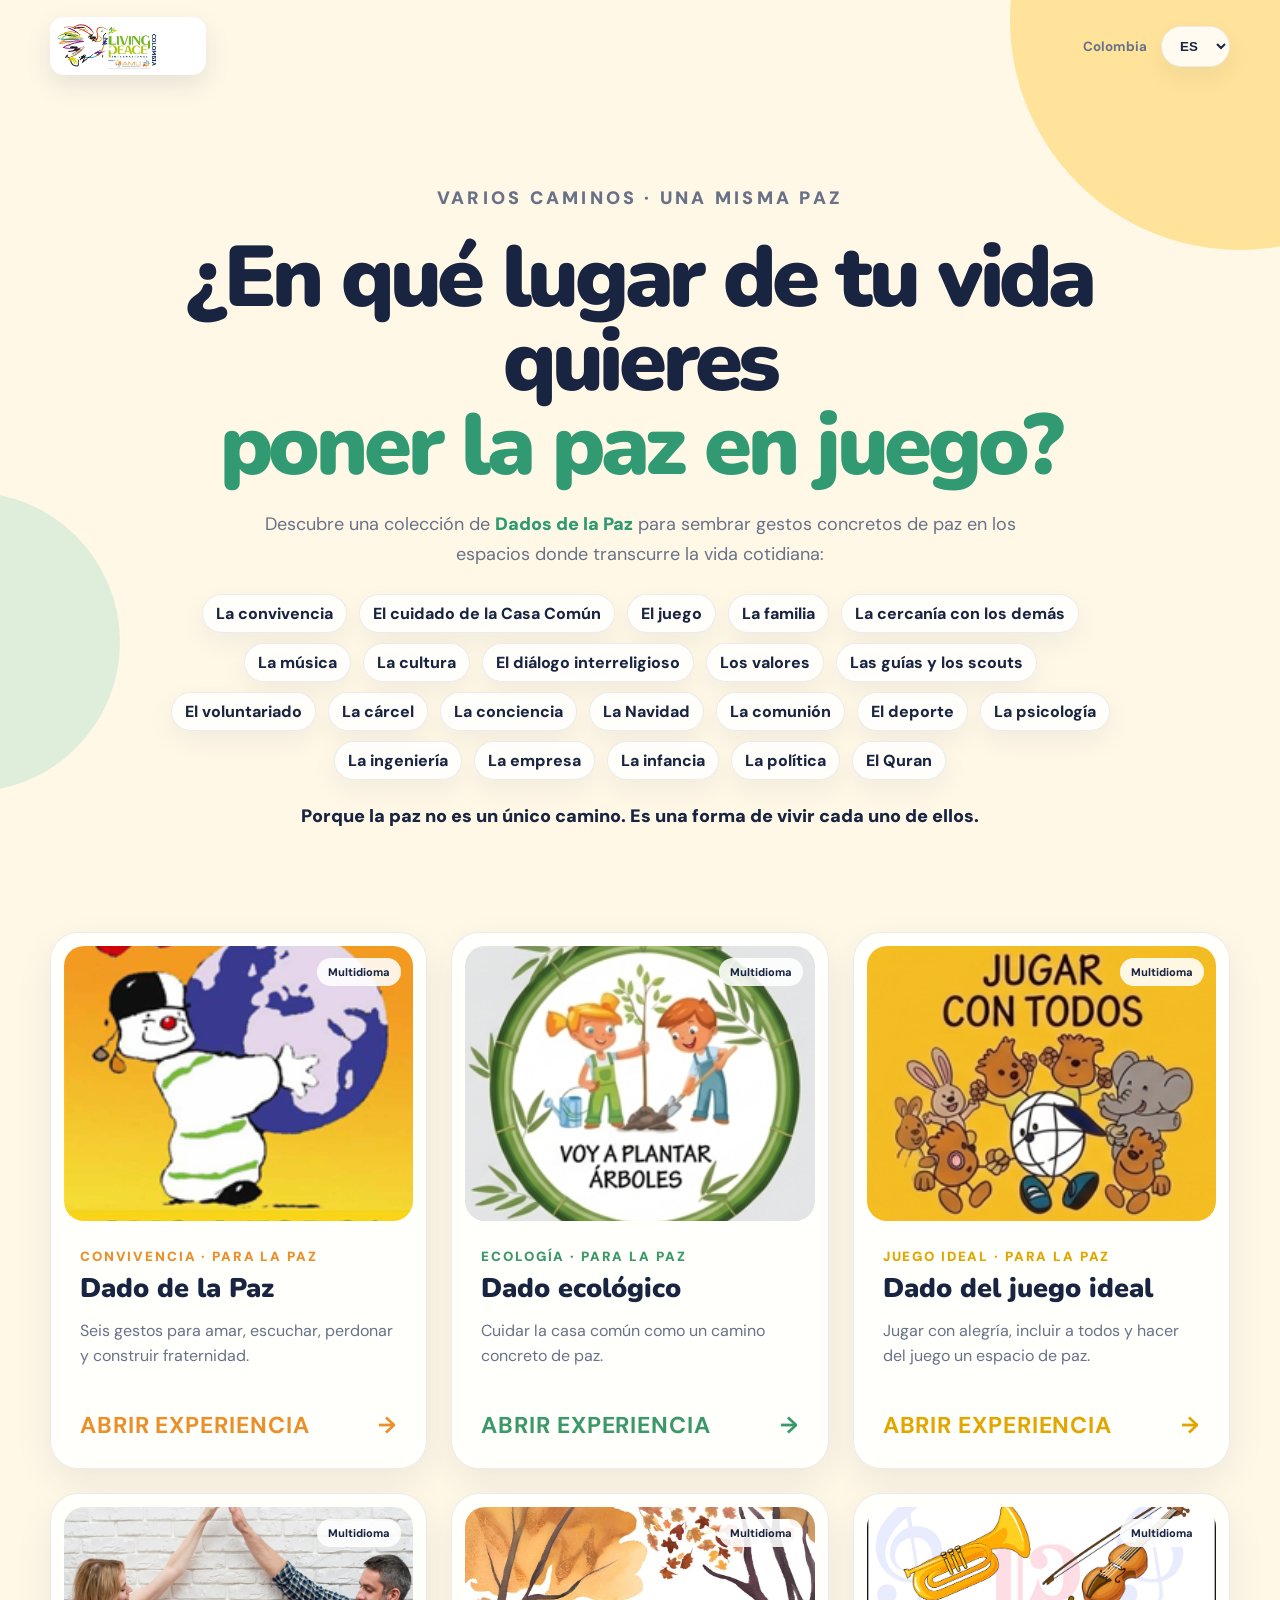
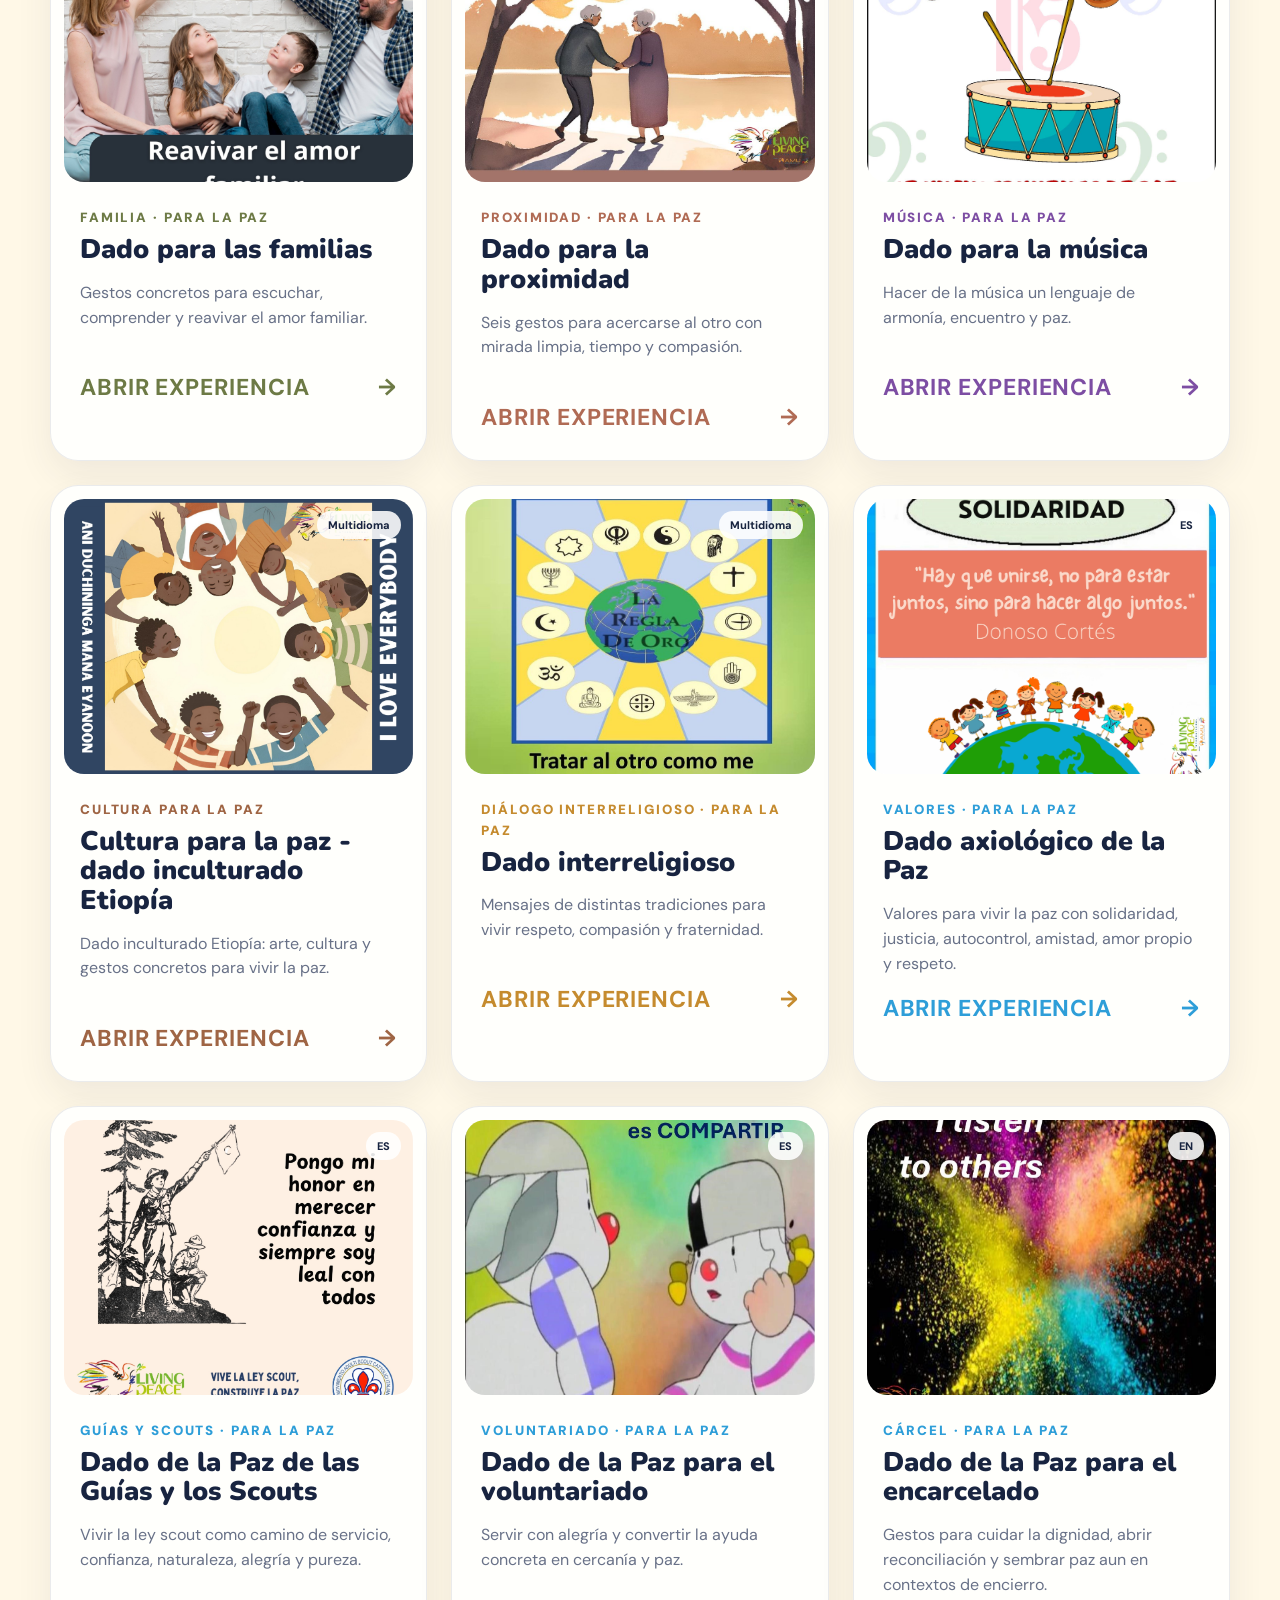
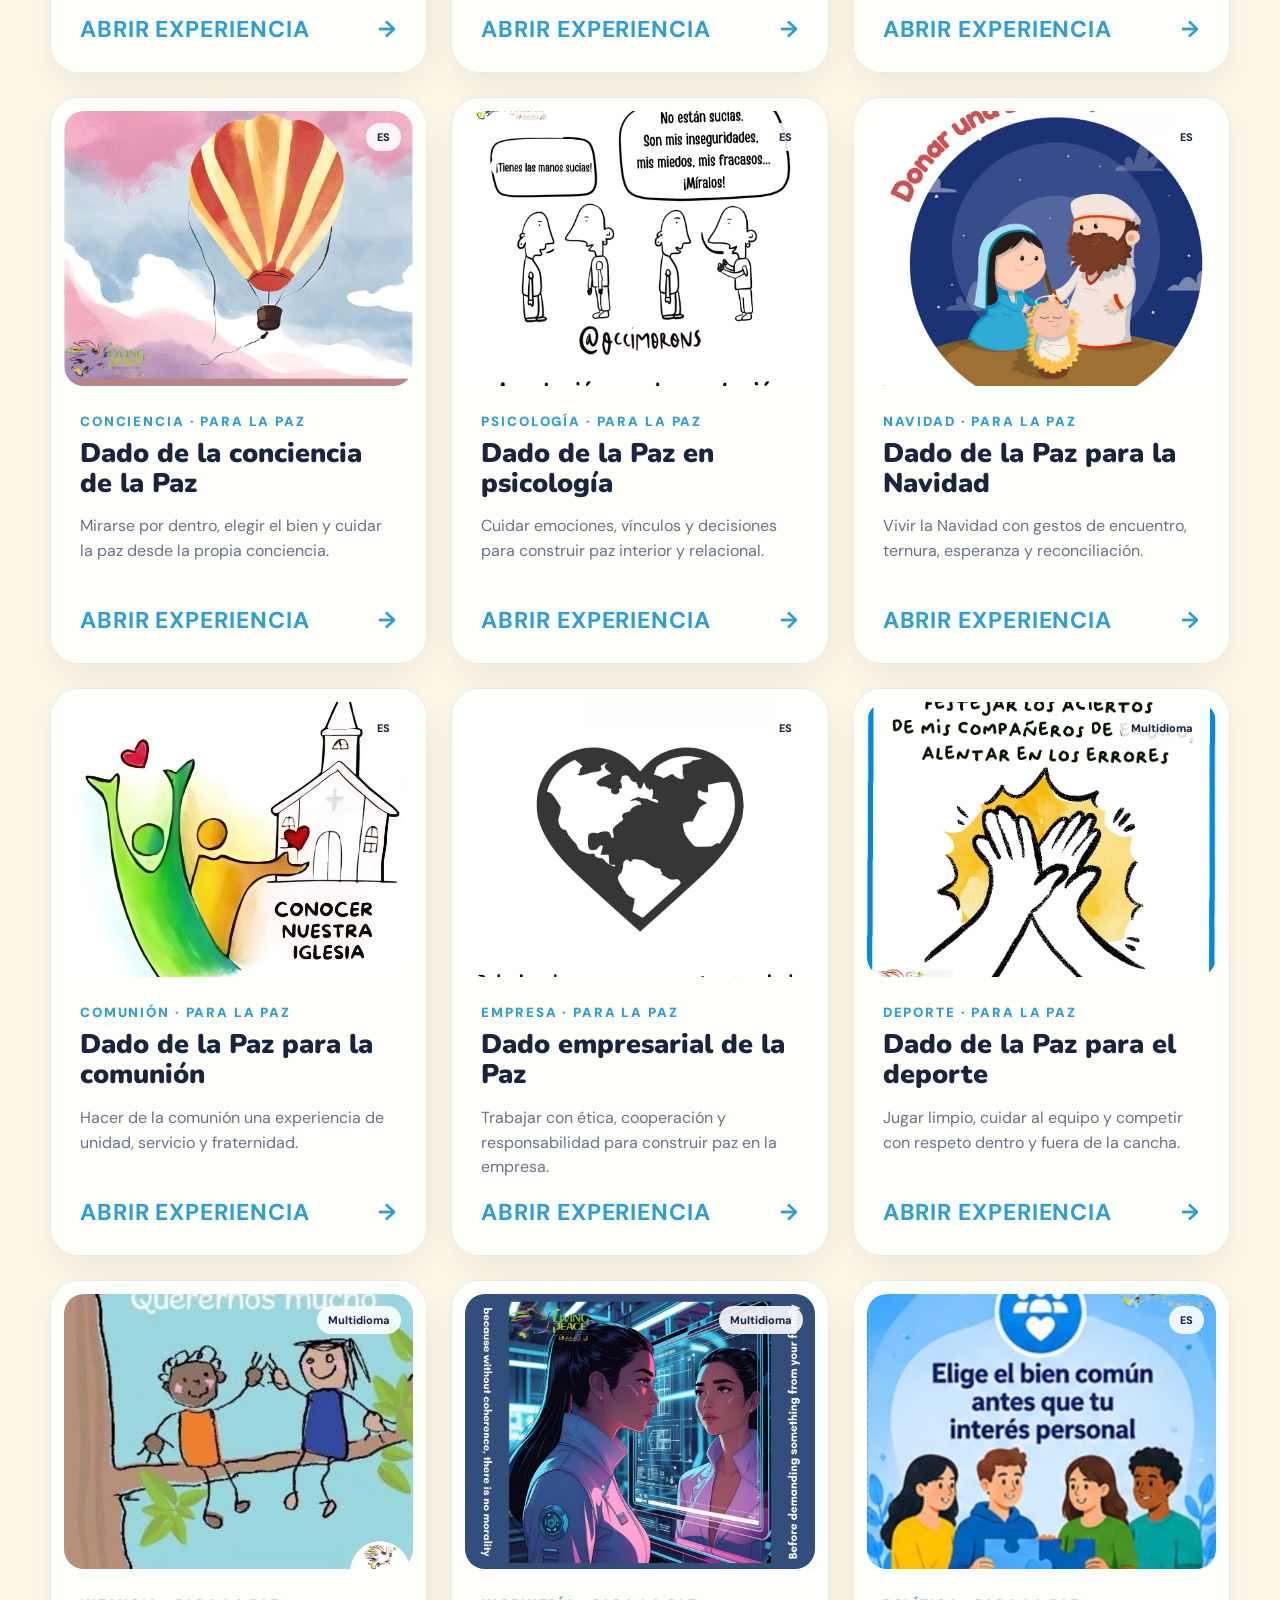
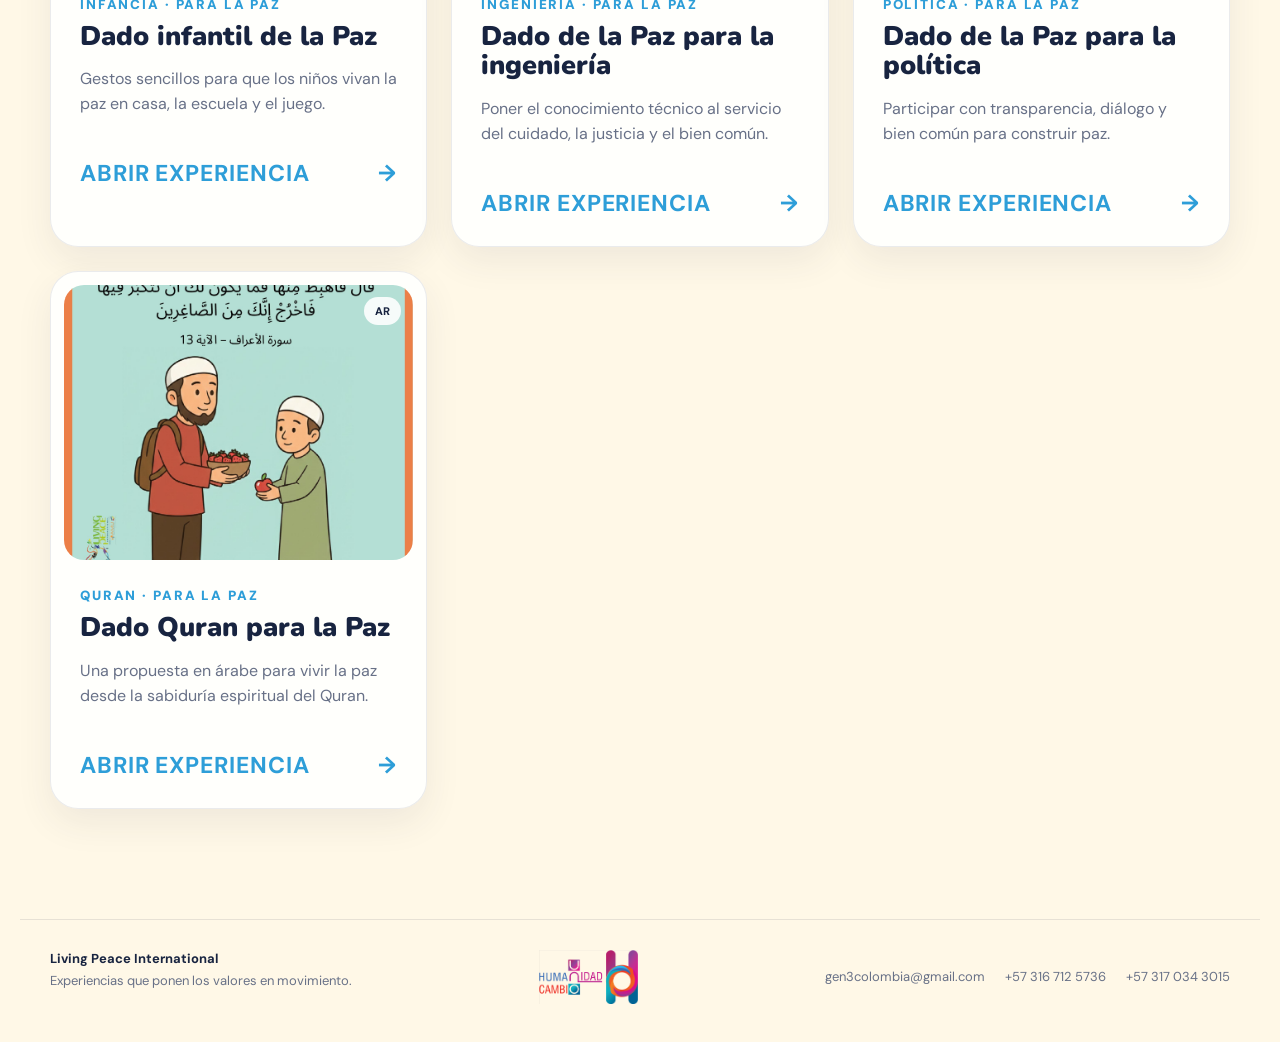
==== commit 7be1ebda: "Renombrar dado para el encarcelado" ====
--- a/index.html
+++ b/index.html
@@ -22,7 +22,7 @@
       <h1><span>¿En qué lugar de tu vida quieres</span><br><em>poner la paz en juego?</em></h1>
       <p>Descubre una colección de <strong>Dados de la Paz</strong> para sembrar gestos concretos de paz en los espacios donde transcurre la vida cotidiana:</p>
       <ul class="peace-paths">
-        <li><a href="dados/paz/index.html">La convivencia</a></li><li><a href="dados/ecologico/index.html">El cuidado de la Casa Común</a></li><li><a href="dados/juego-ideal/index.html">El juego</a></li><li><a href="dados/familias/index.html">La familia</a></li><li><a href="dados/proximidad/index.html">La cercanía con los demás</a></li><li><a href="dados/musica/index.html">La música</a></li><li><a href="dados/etiopia/index.html">La cultura</a></li><li><a href="dados/interreligioso/index.html">El diálogo interreligioso</a></li><li><a href="dados/axiologico/index.html">Los valores</a></li><li><a href="dados/guias-scouts/index.html">Las guías y los scouts</a></li><li><a href="dados/voluntariado/index.html">El voluntariado</a></li><li><a href="dados/adolescentes/index.html">La adolescencia</a></li><li><a href="dados/conciencia/index.html">La conciencia</a></li><li><a href="dados/navidad/index.html">La Navidad</a></li><li><a href="dados/comunion/index.html">La comunión</a></li><li><a href="dados/deporte/index.html">El deporte</a></li><li><a href="dados/psicologia/index.html">La psicología</a></li><li><a href="dados/ingenieria/index.html">La ingeniería</a></li><li><a href="dados/empresarial/index.html">La empresa</a></li><li><a href="dados/infantil/index.html">La infancia</a></li><li><a href="dados/politica/index.html">La política</a></li><li><a href="dados/quran/index.html">El Quran</a></li>
+        <li><a href="dados/paz/index.html">La convivencia</a></li><li><a href="dados/ecologico/index.html">El cuidado de la Casa Común</a></li><li><a href="dados/juego-ideal/index.html">El juego</a></li><li><a href="dados/familias/index.html">La familia</a></li><li><a href="dados/proximidad/index.html">La cercanía con los demás</a></li><li><a href="dados/musica/index.html">La música</a></li><li><a href="dados/etiopia/index.html">La cultura</a></li><li><a href="dados/interreligioso/index.html">El diálogo interreligioso</a></li><li><a href="dados/axiologico/index.html">Los valores</a></li><li><a href="dados/guias-scouts/index.html">Las guías y los scouts</a></li><li><a href="dados/voluntariado/index.html">El voluntariado</a></li><li><a href="dados/adolescentes/index.html">La cárcel</a></li><li><a href="dados/conciencia/index.html">La conciencia</a></li><li><a href="dados/navidad/index.html">La Navidad</a></li><li><a href="dados/comunion/index.html">La comunión</a></li><li><a href="dados/deporte/index.html">El deporte</a></li><li><a href="dados/psicologia/index.html">La psicología</a></li><li><a href="dados/ingenieria/index.html">La ingeniería</a></li><li><a href="dados/empresarial/index.html">La empresa</a></li><li><a href="dados/infantil/index.html">La infancia</a></li><li><a href="dados/politica/index.html">La política</a></li><li><a href="dados/quran/index.html">El Quran</a></li>
       </ul>
       <p class="peace-closing">Porque la paz no es un único camino. Es una forma de vivir cada uno de ellos.</p>
     </section>
@@ -72,8 +72,8 @@
         <span class="card-copy"><small>VOLUNTARIADO · PARA LA PAZ</small><strong>Dado de la Paz para el voluntariado</strong><p>Un camino para poner la paz en juego con gestos concretos.</p><b><span>Abrir experiencia</span> <span>→</span></b></span>
       </a>
       <a class="dice-card new-dice" href="dados/adolescentes/index.html">
-        <span class="image-wrap"><img src="dados/adolescentes/assets/en/face-1.jpg" alt="Dado de la Paz para adolescentes"><i>EN</i></span>
-        <span class="card-copy"><small>ADOLESCENTES · PARA LA PAZ</small><strong>Dado de la Paz para adolescentes</strong><p>Un camino para poner la paz en juego con gestos concretos.</p><b><span>Abrir experiencia</span> <span>→</span></b></span>
+        <span class="image-wrap"><img src="dados/adolescentes/assets/en/face-1.jpg" alt="Dado de la Paz para el encarcelado"><i>EN</i></span>
+        <span class="card-copy"><small>CÁRCEL · PARA LA PAZ</small><strong>Dado de la Paz para el encarcelado</strong><p>Gestos para cuidar la dignidad, abrir reconciliación y sembrar paz aun en contextos de encierro.</p><b><span>Abrir experiencia</span> <span>→</span></b></span>
       </a>
       <a class="dice-card new-dice" href="dados/conciencia/index.html">
         <span class="image-wrap"><img src="dados/conciencia/assets/es/face-1.jpg" alt="Dado de la conciencia de la Paz"><i>ES</i></span>
@@ -120,17 +120,17 @@
   <footer><div><strong>Living Peace International</strong><p data-i18n="footerText">Experiencias que ponen los valores en movimiento.</p></div><img class="footer-logo" src="assets/humanidad-cambio-uno.png" alt="Humanidad Cambio UNO"><div><a href="mailto:gen3colombia@gmail.com">gen3colombia@gmail.com</a><a href="tel:+573167125736">+57 316 712 5736</a><a href="tel:+573170343015">+57 317 034 3015</a></div></footer>
   <script>
     const selectorTranslations={
-      es:{introRich:"Descubre una colección de <strong>Dados de la Paz</strong> para sembrar gestos concretos de paz en los espacios donde transcurre la vida cotidiana:",peaceClosing:"Porque la paz no es un único camino. Es una forma de vivir cada uno de ellos.",paths:["La convivencia","El cuidado de la Casa Común","El juego","La familia","La cercanía con los demás","La música","La cultura","El diálogo interreligioso","Los valores","Las guías y los scouts","El voluntariado","La adolescencia","La conciencia","La Navidad","La comunión","El deporte","La psicología","La ingeniería","La empresa","La infancia","La política","El Quran"],languageLabel:'Idioma',gridLabel:'Selecciona un dado',eyebrow:'VARIOS CAMINOS · UNA MISMA PAZ',titleLead:'¿En qué lugar de tu vida quieres',titleAccent:'poner la paz en juego?',intro:'Una colección de dados para vivir la paz en distintos campos: la convivencia, el cuidado del planeta, el juego, la familia, la proximidad, la música, la cultura y el diálogo interreligioso.',multi:'Multidioma',spanish:'Español',open:'Abrir experiencia',footerText:'Experiencias que ponen los valores en movimiento.',peaceTag:'CONVIVENCIA · PARA LA PAZ',peaceTitle:'Dado de la Paz',peaceText:'Seis gestos para amar, escuchar, perdonar y construir fraternidad.',peaceAlt:'Dado de la Paz',ecoTag:'ECOLOGÍA · PARA LA PAZ',ecoTitle:'Dado ecológico',ecoText:'Cuidar la casa común como un camino concreto de paz.',ecoAlt:'Dado ecológico para la Paz',gameTag:'JUEGO IDEAL · PARA LA PAZ',gameTitle:'Dado del juego ideal',gameText:'Jugar con alegría, incluir a todos y hacer del juego un espacio de paz.',gameAlt:'Dado de la Paz para el juego ideal',familyTag:'FAMILIA · PARA LA PAZ',familyTitle:'Dado para las familias',familyText:'Gestos concretos para escuchar, comprender y reavivar el amor familiar.',familyAlt:'Dado de la Paz para las familias',proximityTag:'PROXIMIDAD · PARA LA PAZ',proximityTitle:'Dado para la proximidad',proximityText:'Seis gestos para acercarse al otro con mirada limpia, tiempo y compasión.',proximityAlt:'Dado de la Paz para la proximidad',musicTag:'MÚSICA · PARA LA PAZ',musicTitle:'Dado para la música',musicText:'Hacer de la música un lenguaje de armonía, encuentro y paz.',musicAlt:'Dado de la Paz para la música',ethiopiaTag:'CULTURA PARA LA PAZ',ethiopiaTitle:'Cultura para la paz - dado inculturado Etiopía',ethiopiaText:'Dado inculturado Etiopía: arte, cultura y gestos concretos para vivir la paz.',ethiopiaAlt:'Cultura para la paz - dado inculturado Etiopía',interfaithTag:'DIÁLOGO INTERRELIGIOSO · PARA LA PAZ',interfaithTitle:'Dado interreligioso',interfaithText:'Mensajes de distintas tradiciones para vivir respeto, compasión y fraternidad.',interfaithAlt:'Dado de la Paz para el diálogo interreligioso'},
-      en:{introRich:"Discover a collection of <strong>Peace Dice</strong> to sow concrete gestures of peace in the places where everyday life happens:",peaceClosing:"Because peace is not a single path. It is a way of living each one of them.",paths:["Coexistence","Care for the Common Home","Play","Family","Closeness to others","Music","Culture","Interreligious dialogue","Values","Guides and scouts","Volunteering","Adolescence","Conscience","Christmas","Communion","Sport","Psychology","Engineering","Business","Childhood","Politics","Quran"],languageLabel:'Language',gridLabel:'Select a dice',eyebrow:'SEVERAL PATHS · ONE SAME PEACE',titleLead:'Where in your life do you want to',titleAccent:'put peace into play?',intro:'A collection of dice to live peace in different fields: coexistence, care for the planet, play, family, proximity, music, culture and interreligious dialogue.',multi:'Multilingual',spanish:'Spanish',open:'Open experience',footerText:'Experiences that put values in motion.',peaceTag:'COEXISTENCE · FOR PEACE',peaceTitle:'Peace Dice',peaceText:'Six gestures to love, listen, forgive and build fraternity.',peaceAlt:'Peace Dice',ecoTag:'ECOLOGY · FOR PEACE',ecoTitle:'Ecological dice',ecoText:'Care for our common home as a concrete path of peace.',ecoAlt:'Ecological Dice for Peace',gameTag:'IDEAL GAME · FOR PEACE',gameTitle:'Ideal game dice',gameText:'Play with joy, include everyone and make the game a space of peace.',gameAlt:'Peace Dice for the ideal game',familyTag:'FAMILY · FOR PEACE',familyTitle:'Dice for families',familyText:'Concrete gestures to listen, understand and rekindle family love.',familyAlt:'Peace Dice for families',proximityTag:'PROXIMITY · FOR PEACE',proximityTitle:'Dice for proximity',proximityText:'Six gestures to approach others with a clear gaze, time and compassion.',proximityAlt:'Peace Dice for proximity',musicTag:'MUSIC · FOR PEACE',musicTitle:'Dice for music',musicText:'Make music a language of harmony, encounter and peace.',musicAlt:'Peace Dice for music',ethiopiaTag:'CULTURE FOR PEACE',ethiopiaTitle:'Culture for Peace - Ethiopia inculturated dice',ethiopiaText:'The six attitudes of the Peace Dice expressed with Ethiopian art and culture.',ethiopiaAlt:'Inculturated Peace Dice of Ethiopia',interfaithTag:'INTERRELIGIOUS DIALOGUE · FOR PEACE',interfaithTitle:'Interreligious dice',interfaithText:'Messages from different traditions to live respect, compassion and fraternity.',interfaithAlt:'Peace Dice for interreligious dialogue'},      pt:{introRich:"Descubra uma coleção de <strong>Dados da Paz</strong> para semear gestos concretos de paz nos espaços onde acontece a vida cotidiana:",peaceClosing:"Porque a paz não é um único caminho. É uma forma de viver cada um deles.",paths:["A convivência","O cuidado da Casa Comum","O jogo","A família","A proximidade com os outros","A música","A cultura","O diálogo inter-religioso","Os valores","As guias e os escoteiros","O voluntariado","A adolescência","A consciência","O Natal","A comunhão","O esporte","A psicologia","A engenharia","A empresa","A infância","A política","O Quran"],languageLabel:'Idioma',gridLabel:'Selecione um dado',eyebrow:'VÁRIOS CAMINHOS · UMA MESMA PAZ',titleLead:'Em que lugar da sua vida você quer',titleAccent:'colocar a paz em jogo?',intro:'Uma coleção de dados para viver a paz em diferentes campos: convivência, cuidado com o planeta, jogo, família, proximidade, música, cultura e diálogo inter-religioso.',multi:'Multilíngue',spanish:'Espanhol',open:'Abrir experiência',footerText:'Experiências que colocam os valores em movimento.',peaceTag:'CONVIVÊNCIA · PARA A PAZ',peaceTitle:'Dado da Paz',peaceText:'Seis gestos para amar, escutar, perdoar e construir fraternidade.',peaceAlt:'Dado da Paz',ecoTag:'ECOLOGIA · PARA A PAZ',ecoTitle:'Dado ecológico',ecoText:'Cuidar da casa comum como um caminho concreto de paz.',ecoAlt:'Dado ecológico para a Paz',gameTag:'JOGO IDEAL · PARA A PAZ',gameTitle:'Dado do jogo ideal',gameText:'Jogar com alegria, incluir todos e fazer do jogo um espaço de paz.',gameAlt:'Dado da Paz para o jogo ideal',familyTag:'FAMÍLIA · PARA A PAZ',familyTitle:'Dado para as famílias',familyText:'Gestos concretos para escutar, compreender e reacender o amor familiar.',familyAlt:'Dado da Paz para as famílias',proximityTag:'PROXIMIDADE · PARA A PAZ',proximityTitle:'Dado para a proximidade',proximityText:'Seis gestos para aproximar-se do outro com olhar limpo, tempo e compaixão.',proximityAlt:'Dado da Paz para a proximidade',musicTag:'MÚSICA · PARA A PAZ',musicTitle:'Dado para a música',musicText:'Fazer da música uma linguagem de harmonia, encontro e paz.',musicAlt:'Dado da Paz para a música',ethiopiaTag:'CULTURA PARA A PAZ',ethiopiaTitle:'Cultura para a paz - dado inculturado Etiópia',ethiopiaText:'As seis atitudes do Dado da Paz expressas com arte e cultura etíope.',ethiopiaAlt:'Dado da Paz inculturado da Etiópia',interfaithTag:'DIÁLOGO INTER-RELIGIOSO · PARA A PAZ',interfaithTitle:'Dado inter-religioso',interfaithText:'Mensagens de diferentes tradições para viver respeito, compaixão e fraternidade.',interfaithAlt:'Dado da Paz para o diálogo inter-religioso'},
-      it:{introRich:"Scopri una collezione di <strong>Dadi della Pace</strong> per seminare gesti concreti di pace negli spazi della vita quotidiana:",peaceClosing:"Perché la pace non è un unico cammino. È un modo di vivere ciascuno di essi.",paths:["La convivenza","La cura della Casa Comune","Il gioco","La famiglia","La prossimità con gli altri","La musica","La cultura","Il dialogo interreligioso","I valori","Le guide e gli scout","Il volontariato","L’adolescenza","La coscienza","Il Natale","La comunione","Lo sport","La psicologia","L’ingegneria","L’impresa","L’infanzia","La politica","Il Quran"],languageLabel:'Lingua',gridLabel:'Scegli un dado',eyebrow:'DIVERSI CAMMINI · UNA STESSA PACE',titleLead:'In quale luogo della tua vita vuoi',titleAccent:'mettere in gioco la pace?',intro:'Una collezione di dadi per vivere la pace in diversi ambiti: convivenza, cura del pianeta, gioco, famiglia, prossimità, musica, cultura e dialogo interreligioso.',multi:'Multilingue',spanish:'Spagnolo',open:'Apri esperienza',footerText:'Esperienze che mettono i valori in movimento.',peaceTag:'CONVIVENZA · PER LA PACE',peaceTitle:'Dado della Pace',peaceText:'Sei gesti per amare, ascoltare, perdonare e costruire fraternità.',peaceAlt:'Dado della Pace',ecoTag:'ECOLOGIA · PER LA PACE',ecoTitle:'Dado ecologico',ecoText:'Prendersi cura della casa comune come cammino concreto di pace.',ecoAlt:'Dado ecologico per la Pace',gameTag:'GIOCO IDEALE · PER LA PACE',gameTitle:'Dado del gioco ideale',gameText:'Giocare con gioia, includere tutti e rendere il gioco uno spazio di pace.',gameAlt:'Dado della Pace per il gioco ideale',familyTag:'FAMIGLIA · PER LA PACE',familyTitle:'Dado per le famiglie',familyText:'Gesti concreti per ascoltare, comprendere e ravvivare l’amore familiare.',familyAlt:'Dado della Pace per le famiglie',proximityTag:'PROSSIMITÀ · PER LA PACE',proximityTitle:'Dado per la prossimità',proximityText:'Sei gesti per avvicinarsi all’altro con sguardo limpido, tempo e compassione.',proximityAlt:'Dado della Pace per la prossimità',musicTag:'MUSICA · PER LA PACE',musicTitle:'Dado per la musica',musicText:'Fare della musica un linguaggio di armonia, incontro e pace.',musicAlt:'Dado della Pace per la musica',ethiopiaTag:'CULTURA PER LA PACE',ethiopiaTitle:'Cultura per la pace - dado inculturato Etiopia',ethiopiaText:'Le sei attitudini del Dado della Pace espresse con arte e cultura etiope.',ethiopiaAlt:'Dado della Pace inculturato dell’Etiopia',interfaithTag:'DIALOGO INTERRELIGIOSO · PER LA PACE',interfaithTitle:'Dado interreligioso',interfaithText:'Messaggi di diverse tradizioni per vivere rispetto, compassione e fraternità.',interfaithAlt:'Dado della Pace per il dialogo interreligioso'},
-      fr:{introRich:"Découvre une collection de <strong>Dés de la Paix</strong> pour semer des gestes concrets de paix dans les espaces de la vie quotidienne :",peaceClosing:"Parce que la paix n’est pas un seul chemin. C’est une manière de vivre chacun d’eux.",paths:["La coexistence","Le soin de la Maison commune","Le jeu","La famille","La proximité avec les autres","La musique","La culture","Le dialogue interreligieux","Les valeurs","Les guides et les scouts","Le volontariat","L’adolescence","La conscience","Noël","La communion","Le sport","La psychologie","L’ingénierie","L’entreprise","L’enfance","La politique","Le Quran"],languageLabel:'Langue',gridLabel:'Choisis un dé',eyebrow:'PLUSIEURS CHEMINS · UNE MÊME PAIX',titleLead:'Dans quel lieu de ta vie veux-tu',titleAccent:'mettre la paix en jeu ?',intro:'Une collection de dés pour vivre la paix dans différents domaines : la coexistence, le soin de la planète, le jeu, la famille, la proximité, la musique, la culture et le dialogue interreligieux.',multi:'Multilingue',spanish:'Espagnol',open:'Ouvrir l’expérience',footerText:'Des expériences qui mettent les valeurs en mouvement.',peaceTag:'COEXISTENCE · POUR LA PAIX',peaceTitle:'Dé de la Paix',peaceText:'Six gestes pour aimer, écouter, pardonner et construire la fraternité.',peaceAlt:'Dé de la Paix',ecoTag:'ÉCOLOGIE · POUR LA PAIX',ecoTitle:'Dé écologique',ecoText:'Prendre soin de la maison commune comme un chemin concret de paix.',ecoAlt:'Dé écologique pour la Paix',gameTag:'JEU IDÉAL · POUR LA PAIX',gameTitle:'Dé du jeu idéal',gameText:'Jouer avec joie, inclure tout le monde et faire du jeu un espace de paix.',gameAlt:'Dé de la Paix pour le jeu idéal',familyTag:'FAMILLE · POUR LA PAIX',familyTitle:'Dé pour les familles',familyText:'Des gestes concrets pour écouter, comprendre et raviver l’amour familial.',familyAlt:'Dé de la Paix pour les familles',proximityTag:'PROXIMITÉ · POUR LA PAIX',proximityTitle:'Dé pour la proximité',proximityText:'Six gestes pour se rapprocher de l’autre avec un regard clair, du temps et de la compassion.',proximityAlt:'Dé de la Paix pour la proximité',musicTag:'MUSIQUE · POUR LA PAIX',musicTitle:'Dé pour la musique',musicText:'Faire de la musique un langage d’harmonie, de rencontre et de paix.',musicAlt:'Dé de la Paix pour la musique',ethiopiaTag:'CULTURE POUR LA PAIX',ethiopiaTitle:'Culture pour la paix - dé inculturé Éthiopie',ethiopiaText:'Les six attitudes du Dé de la Paix exprimées avec l’art et la culture éthiopienne.',ethiopiaAlt:'Dé de la Paix inculturé d’Éthiopie',interfaithTag:'DIALOGUE INTERRELIGIEUX · POUR LA PAIX',interfaithTitle:'Dé interreligieux',interfaithText:'Messages de différentes traditions pour vivre le respect, la compassion et la fraternité.',interfaithAlt:'Dé de la Paix pour le dialogue interreligieux'}
+      es:{introRich:"Descubre una colección de <strong>Dados de la Paz</strong> para sembrar gestos concretos de paz en los espacios donde transcurre la vida cotidiana:",peaceClosing:"Porque la paz no es un único camino. Es una forma de vivir cada uno de ellos.",paths:["La convivencia","El cuidado de la Casa Común","El juego","La familia","La cercanía con los demás","La música","La cultura","El diálogo interreligioso","Los valores","Las guías y los scouts","El voluntariado","La cárcel","La conciencia","La Navidad","La comunión","El deporte","La psicología","La ingeniería","La empresa","La infancia","La política","El Quran"],languageLabel:'Idioma',gridLabel:'Selecciona un dado',eyebrow:'VARIOS CAMINOS · UNA MISMA PAZ',titleLead:'¿En qué lugar de tu vida quieres',titleAccent:'poner la paz en juego?',intro:'Una colección de dados para vivir la paz en distintos campos: la convivencia, el cuidado del planeta, el juego, la familia, la proximidad, la música, la cultura y el diálogo interreligioso.',multi:'Multidioma',spanish:'Español',open:'Abrir experiencia',footerText:'Experiencias que ponen los valores en movimiento.',peaceTag:'CONVIVENCIA · PARA LA PAZ',peaceTitle:'Dado de la Paz',peaceText:'Seis gestos para amar, escuchar, perdonar y construir fraternidad.',peaceAlt:'Dado de la Paz',ecoTag:'ECOLOGÍA · PARA LA PAZ',ecoTitle:'Dado ecológico',ecoText:'Cuidar la casa común como un camino concreto de paz.',ecoAlt:'Dado ecológico para la Paz',gameTag:'JUEGO IDEAL · PARA LA PAZ',gameTitle:'Dado del juego ideal',gameText:'Jugar con alegría, incluir a todos y hacer del juego un espacio de paz.',gameAlt:'Dado de la Paz para el juego ideal',familyTag:'FAMILIA · PARA LA PAZ',familyTitle:'Dado para las familias',familyText:'Gestos concretos para escuchar, comprender y reavivar el amor familiar.',familyAlt:'Dado de la Paz para las familias',proximityTag:'PROXIMIDAD · PARA LA PAZ',proximityTitle:'Dado para la proximidad',proximityText:'Seis gestos para acercarse al otro con mirada limpia, tiempo y compasión.',proximityAlt:'Dado de la Paz para la proximidad',musicTag:'MÚSICA · PARA LA PAZ',musicTitle:'Dado para la música',musicText:'Hacer de la música un lenguaje de armonía, encuentro y paz.',musicAlt:'Dado de la Paz para la música',ethiopiaTag:'CULTURA PARA LA PAZ',ethiopiaTitle:'Cultura para la paz - dado inculturado Etiopía',ethiopiaText:'Dado inculturado Etiopía: arte, cultura y gestos concretos para vivir la paz.',ethiopiaAlt:'Cultura para la paz - dado inculturado Etiopía',interfaithTag:'DIÁLOGO INTERRELIGIOSO · PARA LA PAZ',interfaithTitle:'Dado interreligioso',interfaithText:'Mensajes de distintas tradiciones para vivir respeto, compasión y fraternidad.',interfaithAlt:'Dado de la Paz para el diálogo interreligioso'},
+      en:{introRich:"Discover a collection of <strong>Peace Dice</strong> to sow concrete gestures of peace in the places where everyday life happens:",peaceClosing:"Because peace is not a single path. It is a way of living each one of them.",paths:["Coexistence","Care for the Common Home","Play","Family","Closeness to others","Music","Culture","Interreligious dialogue","Values","Guides and scouts","Volunteering","Prison","Conscience","Christmas","Communion","Sport","Psychology","Engineering","Business","Childhood","Politics","Quran"],languageLabel:'Language',gridLabel:'Select a dice',eyebrow:'SEVERAL PATHS · ONE SAME PEACE',titleLead:'Where in your life do you want to',titleAccent:'put peace into play?',intro:'A collection of dice to live peace in different fields: coexistence, care for the planet, play, family, proximity, music, culture and interreligious dialogue.',multi:'Multilingual',spanish:'Spanish',open:'Open experience',footerText:'Experiences that put values in motion.',peaceTag:'COEXISTENCE · FOR PEACE',peaceTitle:'Peace Dice',peaceText:'Six gestures to love, listen, forgive and build fraternity.',peaceAlt:'Peace Dice',ecoTag:'ECOLOGY · FOR PEACE',ecoTitle:'Ecological dice',ecoText:'Care for our common home as a concrete path of peace.',ecoAlt:'Ecological Dice for Peace',gameTag:'IDEAL GAME · FOR PEACE',gameTitle:'Ideal game dice',gameText:'Play with joy, include everyone and make the game a space of peace.',gameAlt:'Peace Dice for the ideal game',familyTag:'FAMILY · FOR PEACE',familyTitle:'Dice for families',familyText:'Concrete gestures to listen, understand and rekindle family love.',familyAlt:'Peace Dice for families',proximityTag:'PROXIMITY · FOR PEACE',proximityTitle:'Dice for proximity',proximityText:'Six gestures to approach others with a clear gaze, time and compassion.',proximityAlt:'Peace Dice for proximity',musicTag:'MUSIC · FOR PEACE',musicTitle:'Dice for music',musicText:'Make music a language of harmony, encounter and peace.',musicAlt:'Peace Dice for music',ethiopiaTag:'CULTURE FOR PEACE',ethiopiaTitle:'Culture for Peace - Ethiopia inculturated dice',ethiopiaText:'The six attitudes of the Peace Dice expressed with Ethiopian art and culture.',ethiopiaAlt:'Inculturated Peace Dice of Ethiopia',interfaithTag:'INTERRELIGIOUS DIALOGUE · FOR PEACE',interfaithTitle:'Interreligious dice',interfaithText:'Messages from different traditions to live respect, compassion and fraternity.',interfaithAlt:'Peace Dice for interreligious dialogue'},      pt:{introRich:"Descubra uma coleção de <strong>Dados da Paz</strong> para semear gestos concretos de paz nos espaços onde acontece a vida cotidiana:",peaceClosing:"Porque a paz não é um único caminho. É uma forma de viver cada um deles.",paths:["A convivência","O cuidado da Casa Comum","O jogo","A família","A proximidade com os outros","A música","A cultura","O diálogo inter-religioso","Os valores","As guias e os escoteiros","O voluntariado","O cárcere","A consciência","O Natal","A comunhão","O esporte","A psicologia","A engenharia","A empresa","A infância","A política","O Quran"],languageLabel:'Idioma',gridLabel:'Selecione um dado',eyebrow:'VÁRIOS CAMINHOS · UMA MESMA PAZ',titleLead:'Em que lugar da sua vida você quer',titleAccent:'colocar a paz em jogo?',intro:'Uma coleção de dados para viver a paz em diferentes campos: convivência, cuidado com o planeta, jogo, família, proximidade, música, cultura e diálogo inter-religioso.',multi:'Multilíngue',spanish:'Espanhol',open:'Abrir experiência',footerText:'Experiências que colocam os valores em movimento.',peaceTag:'CONVIVÊNCIA · PARA A PAZ',peaceTitle:'Dado da Paz',peaceText:'Seis gestos para amar, escutar, perdoar e construir fraternidade.',peaceAlt:'Dado da Paz',ecoTag:'ECOLOGIA · PARA A PAZ',ecoTitle:'Dado ecológico',ecoText:'Cuidar da casa comum como um caminho concreto de paz.',ecoAlt:'Dado ecológico para a Paz',gameTag:'JOGO IDEAL · PARA A PAZ',gameTitle:'Dado do jogo ideal',gameText:'Jogar com alegria, incluir todos e fazer do jogo um espaço de paz.',gameAlt:'Dado da Paz para o jogo ideal',familyTag:'FAMÍLIA · PARA A PAZ',familyTitle:'Dado para as famílias',familyText:'Gestos concretos para escutar, compreender e reacender o amor familiar.',familyAlt:'Dado da Paz para as famílias',proximityTag:'PROXIMIDADE · PARA A PAZ',proximityTitle:'Dado para a proximidade',proximityText:'Seis gestos para aproximar-se do outro com olhar limpo, tempo e compaixão.',proximityAlt:'Dado da Paz para a proximidade',musicTag:'MÚSICA · PARA A PAZ',musicTitle:'Dado para a música',musicText:'Fazer da música uma linguagem de harmonia, encontro e paz.',musicAlt:'Dado da Paz para a música',ethiopiaTag:'CULTURA PARA A PAZ',ethiopiaTitle:'Cultura para a paz - dado inculturado Etiópia',ethiopiaText:'As seis atitudes do Dado da Paz expressas com arte e cultura etíope.',ethiopiaAlt:'Dado da Paz inculturado da Etiópia',interfaithTag:'DIÁLOGO INTER-RELIGIOSO · PARA A PAZ',interfaithTitle:'Dado inter-religioso',interfaithText:'Mensagens de diferentes tradições para viver respeito, compaixão e fraternidade.',interfaithAlt:'Dado da Paz para o diálogo inter-religioso'},
+      it:{introRich:"Scopri una collezione di <strong>Dadi della Pace</strong> per seminare gesti concreti di pace negli spazi della vita quotidiana:",peaceClosing:"Perché la pace non è un unico cammino. È un modo di vivere ciascuno di essi.",paths:["La convivenza","La cura della Casa Comune","Il gioco","La famiglia","La prossimità con gli altri","La musica","La cultura","Il dialogo interreligioso","I valori","Le guide e gli scout","Il volontariato","Il carcere","La coscienza","Il Natale","La comunione","Lo sport","La psicologia","L’ingegneria","L’impresa","L’infanzia","La politica","Il Quran"],languageLabel:'Lingua',gridLabel:'Scegli un dado',eyebrow:'DIVERSI CAMMINI · UNA STESSA PACE',titleLead:'In quale luogo della tua vita vuoi',titleAccent:'mettere in gioco la pace?',intro:'Una collezione di dadi per vivere la pace in diversi ambiti: convivenza, cura del pianeta, gioco, famiglia, prossimità, musica, cultura e dialogo interreligioso.',multi:'Multilingue',spanish:'Spagnolo',open:'Apri esperienza',footerText:'Esperienze che mettono i valori in movimento.',peaceTag:'CONVIVENZA · PER LA PACE',peaceTitle:'Dado della Pace',peaceText:'Sei gesti per amare, ascoltare, perdonare e costruire fraternità.',peaceAlt:'Dado della Pace',ecoTag:'ECOLOGIA · PER LA PACE',ecoTitle:'Dado ecologico',ecoText:'Prendersi cura della casa comune come cammino concreto di pace.',ecoAlt:'Dado ecologico per la Pace',gameTag:'GIOCO IDEALE · PER LA PACE',gameTitle:'Dado del gioco ideale',gameText:'Giocare con gioia, includere tutti e rendere il gioco uno spazio di pace.',gameAlt:'Dado della Pace per il gioco ideale',familyTag:'FAMIGLIA · PER LA PACE',familyTitle:'Dado per le famiglie',familyText:'Gesti concreti per ascoltare, comprendere e ravvivare l’amore familiare.',familyAlt:'Dado della Pace per le famiglie',proximityTag:'PROSSIMITÀ · PER LA PACE',proximityTitle:'Dado per la prossimità',proximityText:'Sei gesti per avvicinarsi all’altro con sguardo limpido, tempo e compassione.',proximityAlt:'Dado della Pace per la prossimità',musicTag:'MUSICA · PER LA PACE',musicTitle:'Dado per la musica',musicText:'Fare della musica un linguaggio di armonia, incontro e pace.',musicAlt:'Dado della Pace per la musica',ethiopiaTag:'CULTURA PER LA PACE',ethiopiaTitle:'Cultura per la pace - dado inculturato Etiopia',ethiopiaText:'Le sei attitudini del Dado della Pace espresse con arte e cultura etiope.',ethiopiaAlt:'Dado della Pace inculturato dell’Etiopia',interfaithTag:'DIALOGO INTERRELIGIOSO · PER LA PACE',interfaithTitle:'Dado interreligioso',interfaithText:'Messaggi di diverse tradizioni per vivere rispetto, compassione e fraternità.',interfaithAlt:'Dado della Pace per il dialogo interreligioso'},
+      fr:{introRich:"Découvre une collection de <strong>Dés de la Paix</strong> pour semer des gestes concrets de paix dans les espaces de la vie quotidienne :",peaceClosing:"Parce que la paix n’est pas un seul chemin. C’est une manière de vivre chacun d’eux.",paths:["La coexistence","Le soin de la Maison commune","Le jeu","La famille","La proximité avec les autres","La musique","La culture","Le dialogue interreligieux","Les valeurs","Les guides et les scouts","Le volontariat","La prison","La conscience","Noël","La communion","Le sport","La psychologie","L’ingénierie","L’entreprise","L’enfance","La politique","Le Quran"],languageLabel:'Langue',gridLabel:'Choisis un dé',eyebrow:'PLUSIEURS CHEMINS · UNE MÊME PAIX',titleLead:'Dans quel lieu de ta vie veux-tu',titleAccent:'mettre la paix en jeu ?',intro:'Une collection de dés pour vivre la paix dans différents domaines : la coexistence, le soin de la planète, le jeu, la famille, la proximité, la musique, la culture et le dialogue interreligieux.',multi:'Multilingue',spanish:'Espagnol',open:'Ouvrir l’expérience',footerText:'Des expériences qui mettent les valeurs en mouvement.',peaceTag:'COEXISTENCE · POUR LA PAIX',peaceTitle:'Dé de la Paix',peaceText:'Six gestes pour aimer, écouter, pardonner et construire la fraternité.',peaceAlt:'Dé de la Paix',ecoTag:'ÉCOLOGIE · POUR LA PAIX',ecoTitle:'Dé écologique',ecoText:'Prendre soin de la maison commune comme un chemin concret de paix.',ecoAlt:'Dé écologique pour la Paix',gameTag:'JEU IDÉAL · POUR LA PAIX',gameTitle:'Dé du jeu idéal',gameText:'Jouer avec joie, inclure tout le monde et faire du jeu un espace de paix.',gameAlt:'Dé de la Paix pour le jeu idéal',familyTag:'FAMILLE · POUR LA PAIX',familyTitle:'Dé pour les familles',familyText:'Des gestes concrets pour écouter, comprendre et raviver l’amour familial.',familyAlt:'Dé de la Paix pour les familles',proximityTag:'PROXIMITÉ · POUR LA PAIX',proximityTitle:'Dé pour la proximité',proximityText:'Six gestes pour se rapprocher de l’autre avec un regard clair, du temps et de la compassion.',proximityAlt:'Dé de la Paix pour la proximité',musicTag:'MUSIQUE · POUR LA PAIX',musicTitle:'Dé pour la musique',musicText:'Faire de la musique un langage d’harmonie, de rencontre et de paix.',musicAlt:'Dé de la Paix pour la musique',ethiopiaTag:'CULTURE POUR LA PAIX',ethiopiaTitle:'Culture pour la paix - dé inculturé Éthiopie',ethiopiaText:'Les six attitudes du Dé de la Paix exprimées avec l’art et la culture éthiopienne.',ethiopiaAlt:'Dé de la Paix inculturé d’Éthiopie',interfaithTag:'DIALOGUE INTERRELIGIEUX · POUR LA PAIX',interfaithTitle:'Dé interreligieux',interfaithText:'Messages de différentes traditions pour vivre le respect, la compassion et la fraternité.',interfaithAlt:'Dé de la Paix pour le dialogue interreligieux'}
     };
     const extraCardTranslations={
       es:{
         "dados/axiologico/index.html":{badge:"ES",tag:"VALORES · PARA LA PAZ",title:"Dado axiológico de la Paz",text:"Valores para vivir la paz con solidaridad, justicia, autocontrol, amistad, amor propio y respeto.",alt:"Dado axiológico de la Paz"},
         "dados/guias-scouts/index.html":{badge:"ES",tag:"GUÍAS Y SCOUTS · PARA LA PAZ",title:"Dado de la Paz de las Guías y los Scouts",text:"Vivir la ley scout como camino de servicio, confianza, naturaleza, alegría y pureza.",alt:"Dado de la Paz de las Guías y los Scouts"},
         "dados/voluntariado/index.html":{badge:"ES",tag:"VOLUNTARIADO · PARA LA PAZ",title:"Dado de la Paz para el voluntariado",text:"Servir con alegría y convertir la ayuda concreta en cercanía y paz.",alt:"Dado de la Paz para el voluntariado"},
-        "dados/adolescentes/index.html":{badge:"EN",tag:"ADOLESCENTES · PARA LA PAZ",title:"Dado de la Paz para adolescentes",text:"Un camino para que los jóvenes pongan la paz en juego con decisiones cotidianas.",alt:"Dado de la Paz para adolescentes"},
+        "dados/adolescentes/index.html":{badge:"EN",tag:"CÁRCEL · PARA LA PAZ",title:"Dado de la Paz para el encarcelado",text:"Gestos para cuidar la dignidad, abrir reconciliación y sembrar paz aun en contextos de encierro.",alt:"Dado de la Paz para el encarcelado"},
         "dados/conciencia/index.html":{badge:"ES",tag:"CONCIENCIA · PARA LA PAZ",title:"Dado de la conciencia de la Paz",text:"Mirarse por dentro, elegir el bien y cuidar la paz desde la propia conciencia.",alt:"Dado de la conciencia de la Paz"},
         "dados/psicologia/index.html":{badge:"ES",tag:"PSICOLOGÍA · PARA LA PAZ",title:"Dado de la Paz en psicología",text:"Cuidar emociones, vínculos y decisiones para construir paz interior y relacional.",alt:"Dado de la Paz en psicología"},
         "dados/navidad/index.html":{badge:"ES",tag:"NAVIDAD · PARA LA PAZ",title:"Dado de la Paz para la Navidad",text:"Vivir la Navidad con gestos de encuentro, ternura, esperanza y reconciliación.",alt:"Dado de la Paz para la Navidad"},
@@ -146,7 +146,7 @@
         "dados/axiologico/index.html":{badge:"ES",tag:"VALUES · FOR PEACE",title:"Axiological Peace Dice",text:"Values for living peace through solidarity, justice, self-control, friendship, self-love and respect.",alt:"Axiological Peace Dice"},
         "dados/guias-scouts/index.html":{badge:"ES",tag:"GUIDES AND SCOUTS · FOR PEACE",title:"Peace Dice for Guides and Scouts",text:"Living the scout law as a path of service, trust, nature, joy and purity.",alt:"Peace Dice for Guides and Scouts"},
         "dados/voluntariado/index.html":{badge:"ES",tag:"VOLUNTEERING · FOR PEACE",title:"Peace Dice for Volunteering",text:"Serve with joy and turn concrete help into closeness and peace.",alt:"Peace Dice for Volunteering"},
-        "dados/adolescentes/index.html":{badge:"EN",tag:"TEENAGERS · FOR PEACE",title:"Peace Dice for Teenagers",text:"A path for young people to put peace into play through everyday choices.",alt:"Peace Dice for Teenagers"},
+        "dados/adolescentes/index.html":{badge:"EN",tag:"PRISON · FOR PEACE",title:"Peace Dice for the Incarcerated",text:"Gestures to protect dignity, open reconciliation and sow peace even in places of confinement.",alt:"Peace Dice for the Incarcerated"},
         "dados/conciencia/index.html":{badge:"ES",tag:"CONSCIENCE · FOR PEACE",title:"Conscience Peace Dice",text:"Look within, choose the good and care for peace from one’s own conscience.",alt:"Conscience Peace Dice"},
         "dados/psicologia/index.html":{badge:"ES",tag:"PSYCHOLOGY · FOR PEACE",title:"Peace Dice in Psychology",text:"Care for emotions, bonds and decisions to build inner and relational peace.",alt:"Peace Dice in Psychology"},
         "dados/navidad/index.html":{badge:"ES",tag:"CHRISTMAS · FOR PEACE",title:"Peace Dice for Christmas",text:"Live Christmas through gestures of encounter, tenderness, hope and reconciliation.",alt:"Peace Dice for Christmas"},
@@ -162,7 +162,7 @@
         "dados/axiologico/index.html":{badge:"ES",tag:"VALORES · PARA A PAZ",title:"Dado axiológico da Paz",text:"Valores para viver a paz com solidariedade, justiça, autocontrole, amizade, amor-próprio e respeito.",alt:"Dado axiológico da Paz"},
         "dados/guias-scouts/index.html":{badge:"ES",tag:"GUIAS E ESCOTEIROS · PARA A PAZ",title:"Dado da Paz das Guias e dos Escoteiros",text:"Viver a lei escoteira como caminho de serviço, confiança, natureza, alegria e pureza.",alt:"Dado da Paz das Guias e dos Escoteiros"},
         "dados/voluntariado/index.html":{badge:"ES",tag:"VOLUNTARIADO · PARA A PAZ",title:"Dado da Paz para o voluntariado",text:"Servir com alegria e transformar a ajuda concreta em proximidade e paz.",alt:"Dado da Paz para o voluntariado"},
-        "dados/adolescentes/index.html":{badge:"EN",tag:"ADOLESCENTES · PARA A PAZ",title:"Dado da Paz para adolescentes",text:"Um caminho para que os jovens coloquem a paz em jogo nas escolhas cotidianas.",alt:"Dado da Paz para adolescentes"},
+        "dados/adolescentes/index.html":{badge:"EN",tag:"CÁRCERE · PARA A PAZ",title:"Dado da Paz para a pessoa encarcerada",text:"Gestos para cuidar da dignidade, abrir reconciliação e semear paz mesmo em contextos de cárcere.",alt:"Dado da Paz para a pessoa encarcerada"},
         "dados/conciencia/index.html":{badge:"ES",tag:"CONSCIÊNCIA · PARA A PAZ",title:"Dado da consciência da Paz",text:"Olhar para dentro, escolher o bem e cuidar da paz a partir da própria consciência.",alt:"Dado da consciência da Paz"},
         "dados/psicologia/index.html":{badge:"ES",tag:"PSICOLOGIA · PARA A PAZ",title:"Dado da Paz em psicologia",text:"Cuidar das emoções, vínculos e decisões para construir paz interior e relacional.",alt:"Dado da Paz em psicologia"},
         "dados/navidad/index.html":{badge:"ES",tag:"NATAL · PARA A PAZ",title:"Dado da Paz para o Natal",text:"Viver o Natal com gestos de encontro, ternura, esperança e reconciliação.",alt:"Dado da Paz para o Natal"},
@@ -178,7 +178,7 @@
         "dados/axiologico/index.html":{badge:"ES",tag:"VALORI · PER LA PACE",title:"Dado assiologico della Pace",text:"Valori per vivere la pace con solidarietà, giustizia, autocontrollo, amicizia, amor proprio e rispetto.",alt:"Dado assiologico della Pace"},
         "dados/guias-scouts/index.html":{badge:"ES",tag:"GUIDE E SCOUT · PER LA PACE",title:"Dado della Pace delle Guide e degli Scout",text:"Vivere la legge scout come cammino di servizio, fiducia, natura, gioia e purezza.",alt:"Dado della Pace delle Guide e degli Scout"},
         "dados/voluntariado/index.html":{badge:"ES",tag:"VOLONTARIATO · PER LA PACE",title:"Dado della Pace per il volontariato",text:"Servire con gioia e trasformare l’aiuto concreto in vicinanza e pace.",alt:"Dado della Pace per il volontariato"},
-        "dados/adolescentes/index.html":{badge:"EN",tag:"ADOLESCENTI · PER LA PACE",title:"Dado della Pace per adolescenti",text:"Un cammino perché i giovani mettano in gioco la pace nelle scelte quotidiane.",alt:"Dado della Pace per adolescenti"},
+        "dados/adolescentes/index.html":{badge:"EN",tag:"CARCERE · PER LA PACE",title:"Dado della Pace per la persona incarcerata",text:"Gesti per custodire la dignità, aprire riconciliazione e seminare pace anche nei luoghi di detenzione.",alt:"Dado della Pace per la persona incarcerata"},
         "dados/conciencia/index.html":{badge:"ES",tag:"COSCIENZA · PER LA PACE",title:"Dado della coscienza della Pace",text:"Guardarsi dentro, scegliere il bene e custodire la pace a partire dalla propria coscienza.",alt:"Dado della coscienza della Pace"},
         "dados/psicologia/index.html":{badge:"ES",tag:"PSICOLOGIA · PER LA PACE",title:"Dado della Pace in psicologia",text:"Prendersi cura di emozioni, legami e decisioni per costruire pace interiore e relazionale.",alt:"Dado della Pace in psicologia"},
         "dados/navidad/index.html":{badge:"ES",tag:"NATALE · PER LA PACE",title:"Dado della Pace per il Natale",text:"Vivere il Natale con gesti di incontro, tenerezza, speranza e riconciliazione.",alt:"Dado della Pace per il Natale"},
@@ -194,7 +194,7 @@
         "dados/axiologico/index.html":{badge:"ES",tag:"VALEURS · POUR LA PAIX",title:"Dé axiologique de la Paix",text:"Des valeurs pour vivre la paix avec solidarité, justice, maîtrise de soi, amitié, amour de soi et respect.",alt:"Dé axiologique de la Paix"},
         "dados/guias-scouts/index.html":{badge:"ES",tag:"GUIDES ET SCOUTS · POUR LA PAIX",title:"Dé de la Paix des Guides et des Scouts",text:"Vivre la loi scoute comme chemin de service, confiance, nature, joie et pureté.",alt:"Dé de la Paix des Guides et des Scouts"},
         "dados/voluntariado/index.html":{badge:"ES",tag:"VOLONTARIAT · POUR LA PAIX",title:"Dé de la Paix pour le volontariat",text:"Servir avec joie et transformer l’aide concrète en proximité et paix.",alt:"Dé de la Paix pour le volontariat"},
-        "dados/adolescentes/index.html":{badge:"EN",tag:"ADOLESCENTS · POUR LA PAIX",title:"Dé de la Paix pour adolescents",text:"Un chemin pour que les jeunes mettent la paix en jeu dans les choix quotidiens.",alt:"Dé de la Paix pour adolescents"},
+        "dados/adolescentes/index.html":{badge:"EN",tag:"PRISON · POUR LA PAIX",title:"Dé de la Paix pour la personne incarcérée",text:"Des gestes pour protéger la dignité, ouvrir la réconciliation et semer la paix même en contexte d’enfermement.",alt:"Dé de la Paix pour la personne incarcérée"},
         "dados/conciencia/index.html":{badge:"ES",tag:"CONSCIENCE · POUR LA PAIX",title:"Dé de la conscience de la Paix",text:"Regarder en soi, choisir le bien et prendre soin de la paix à partir de sa conscience.",alt:"Dé de la conscience de la Paix"},
         "dados/psicologia/index.html":{badge:"ES",tag:"PSYCHOLOGIE · POUR LA PAIX",title:"Dé de la Paix en psychologie",text:"Prendre soin des émotions, des liens et des décisions pour bâtir une paix intérieure et relationnelle.",alt:"Dé de la Paix en psychologie"},
         "dados/navidad/index.html":{badge:"ES",tag:"NOËL · POUR LA PAIX",title:"Dé de la Paix pour Noël",text:"Vivre Noël avec des gestes de rencontre, tendresse, espérance et réconciliation.",alt:"Dé de la Paix pour Noël"},
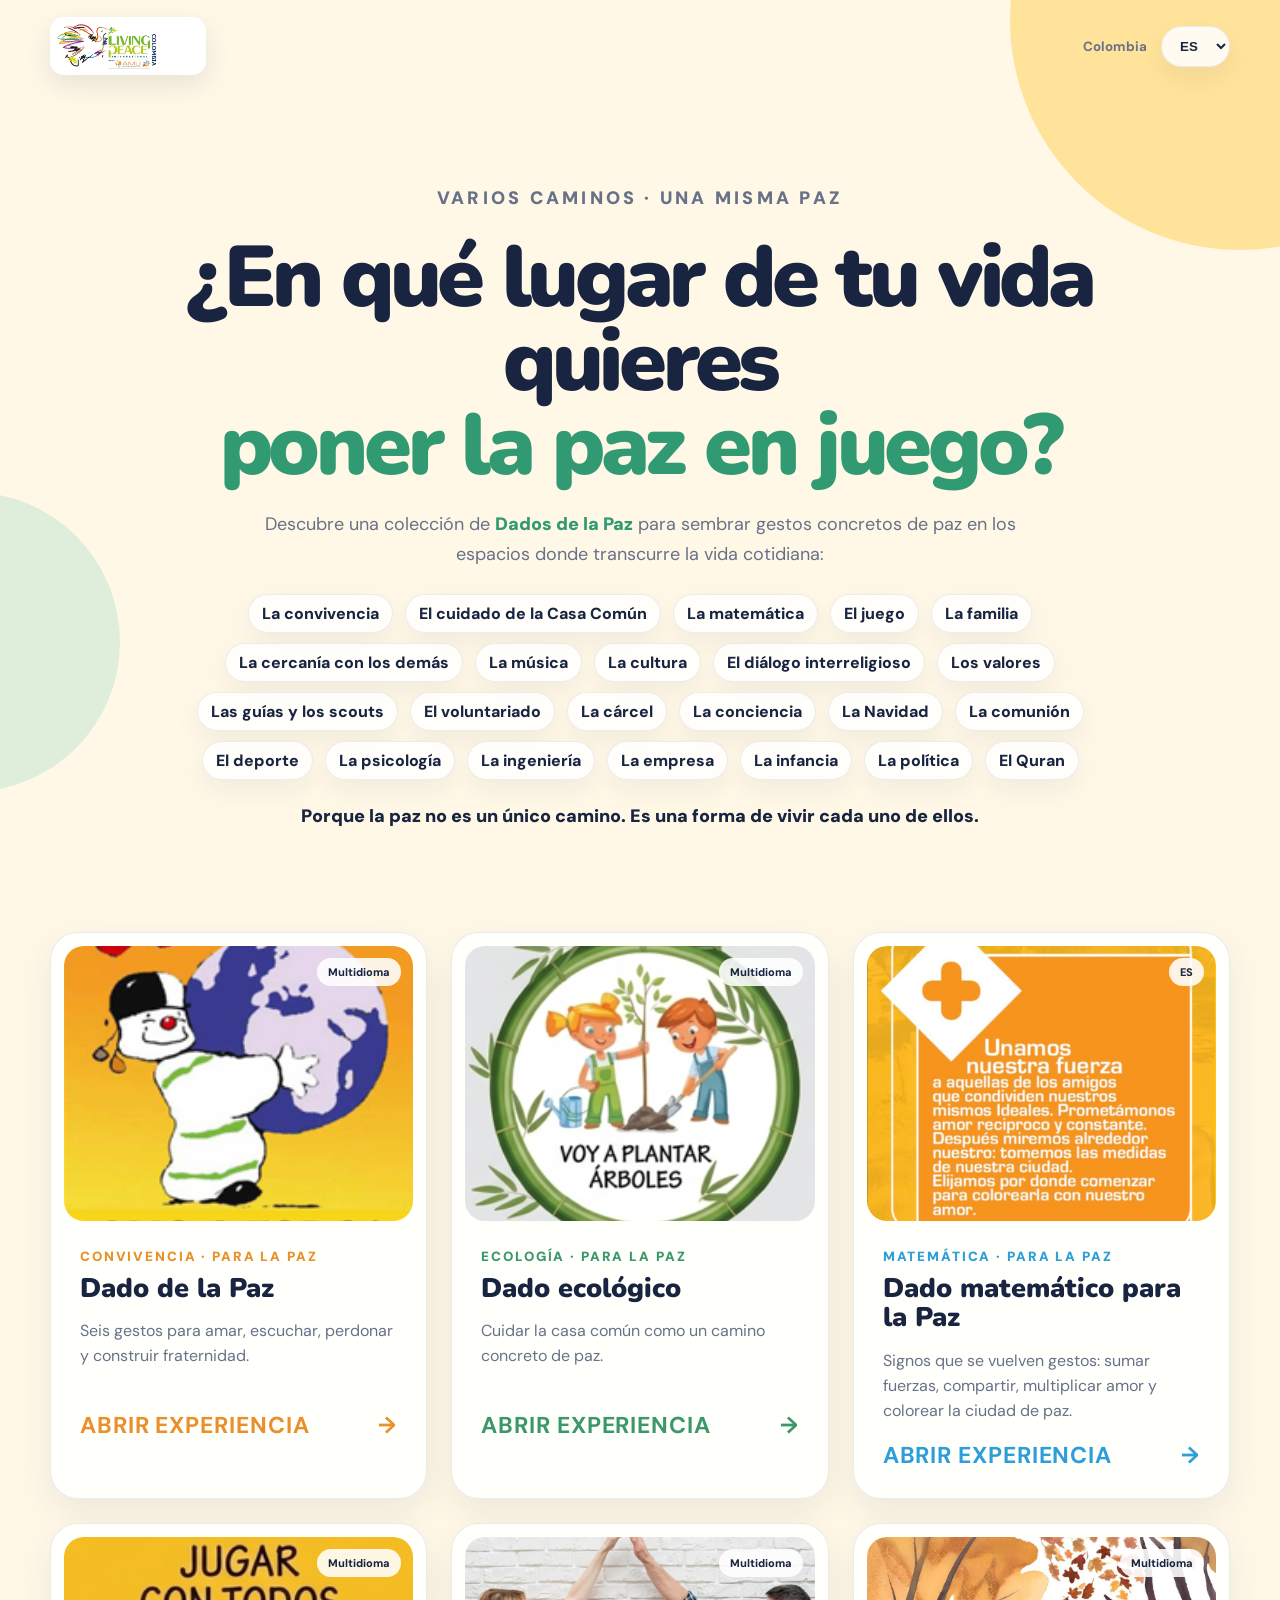
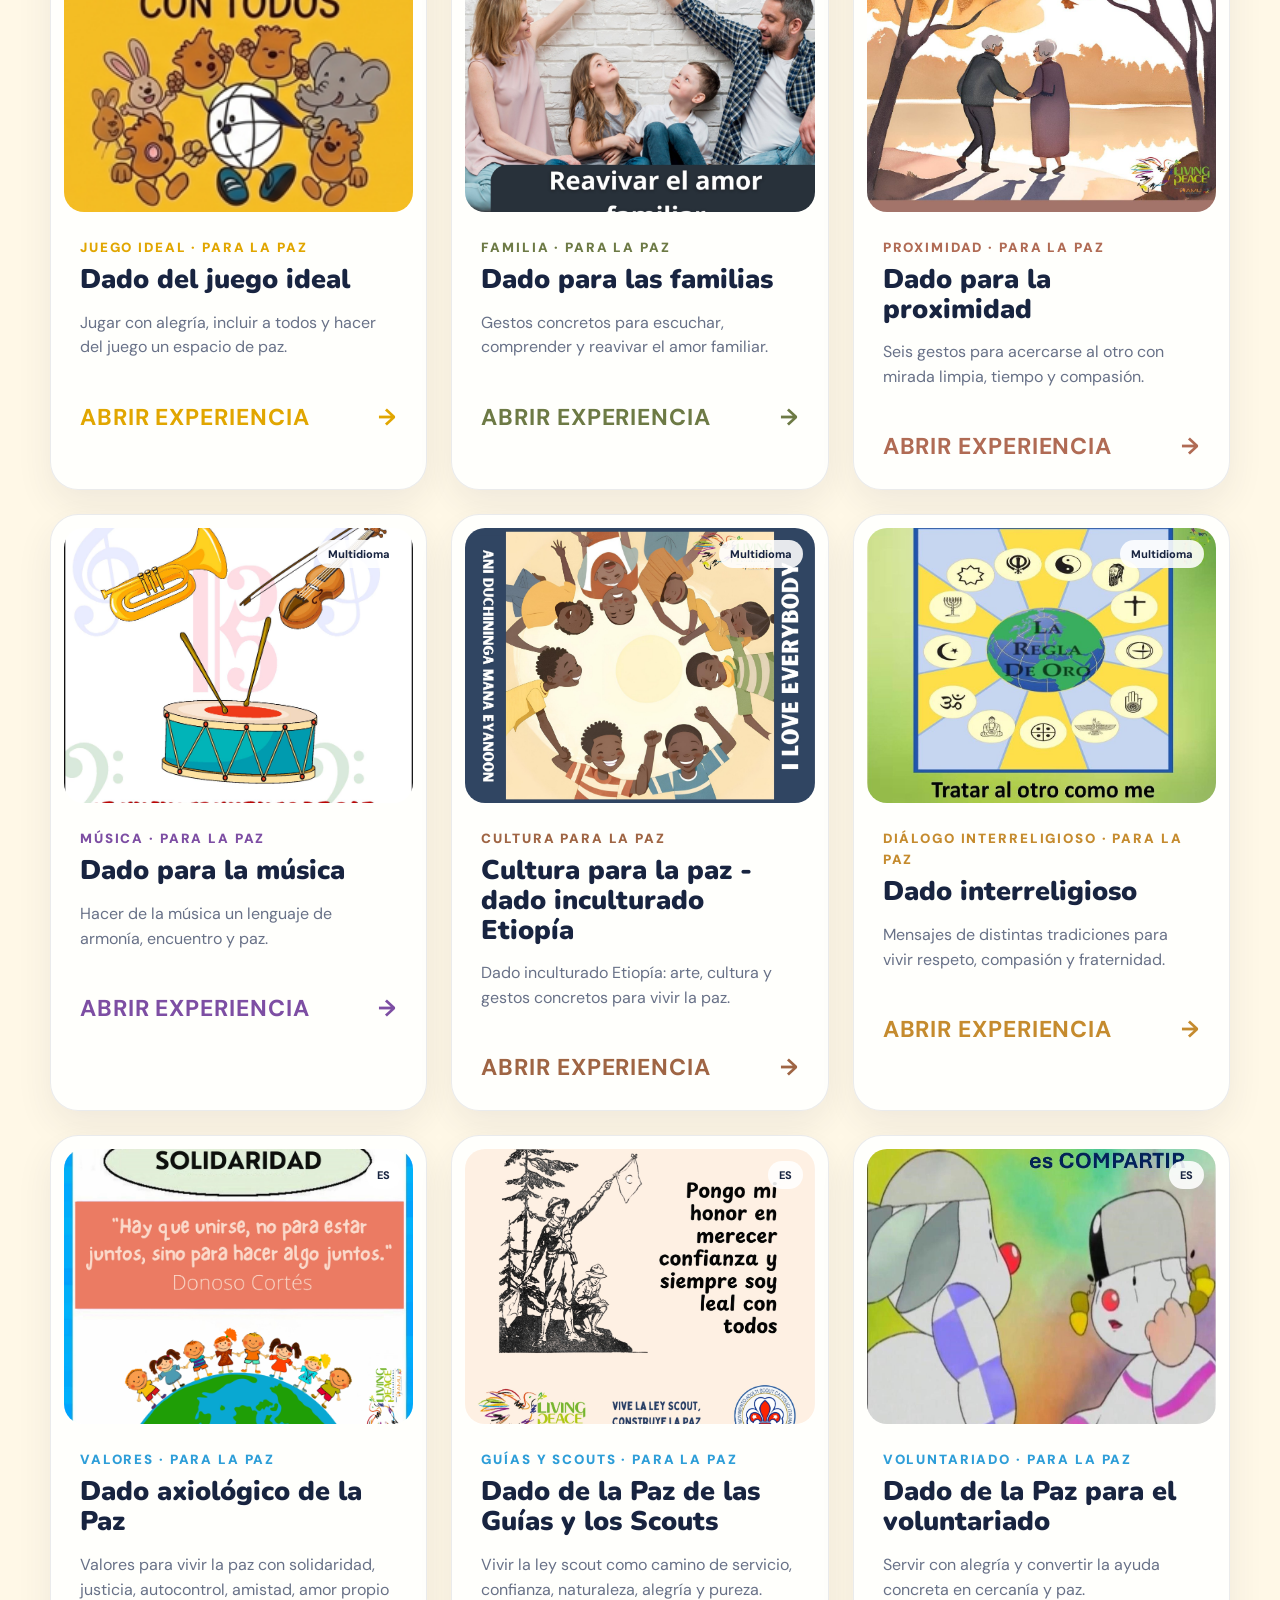
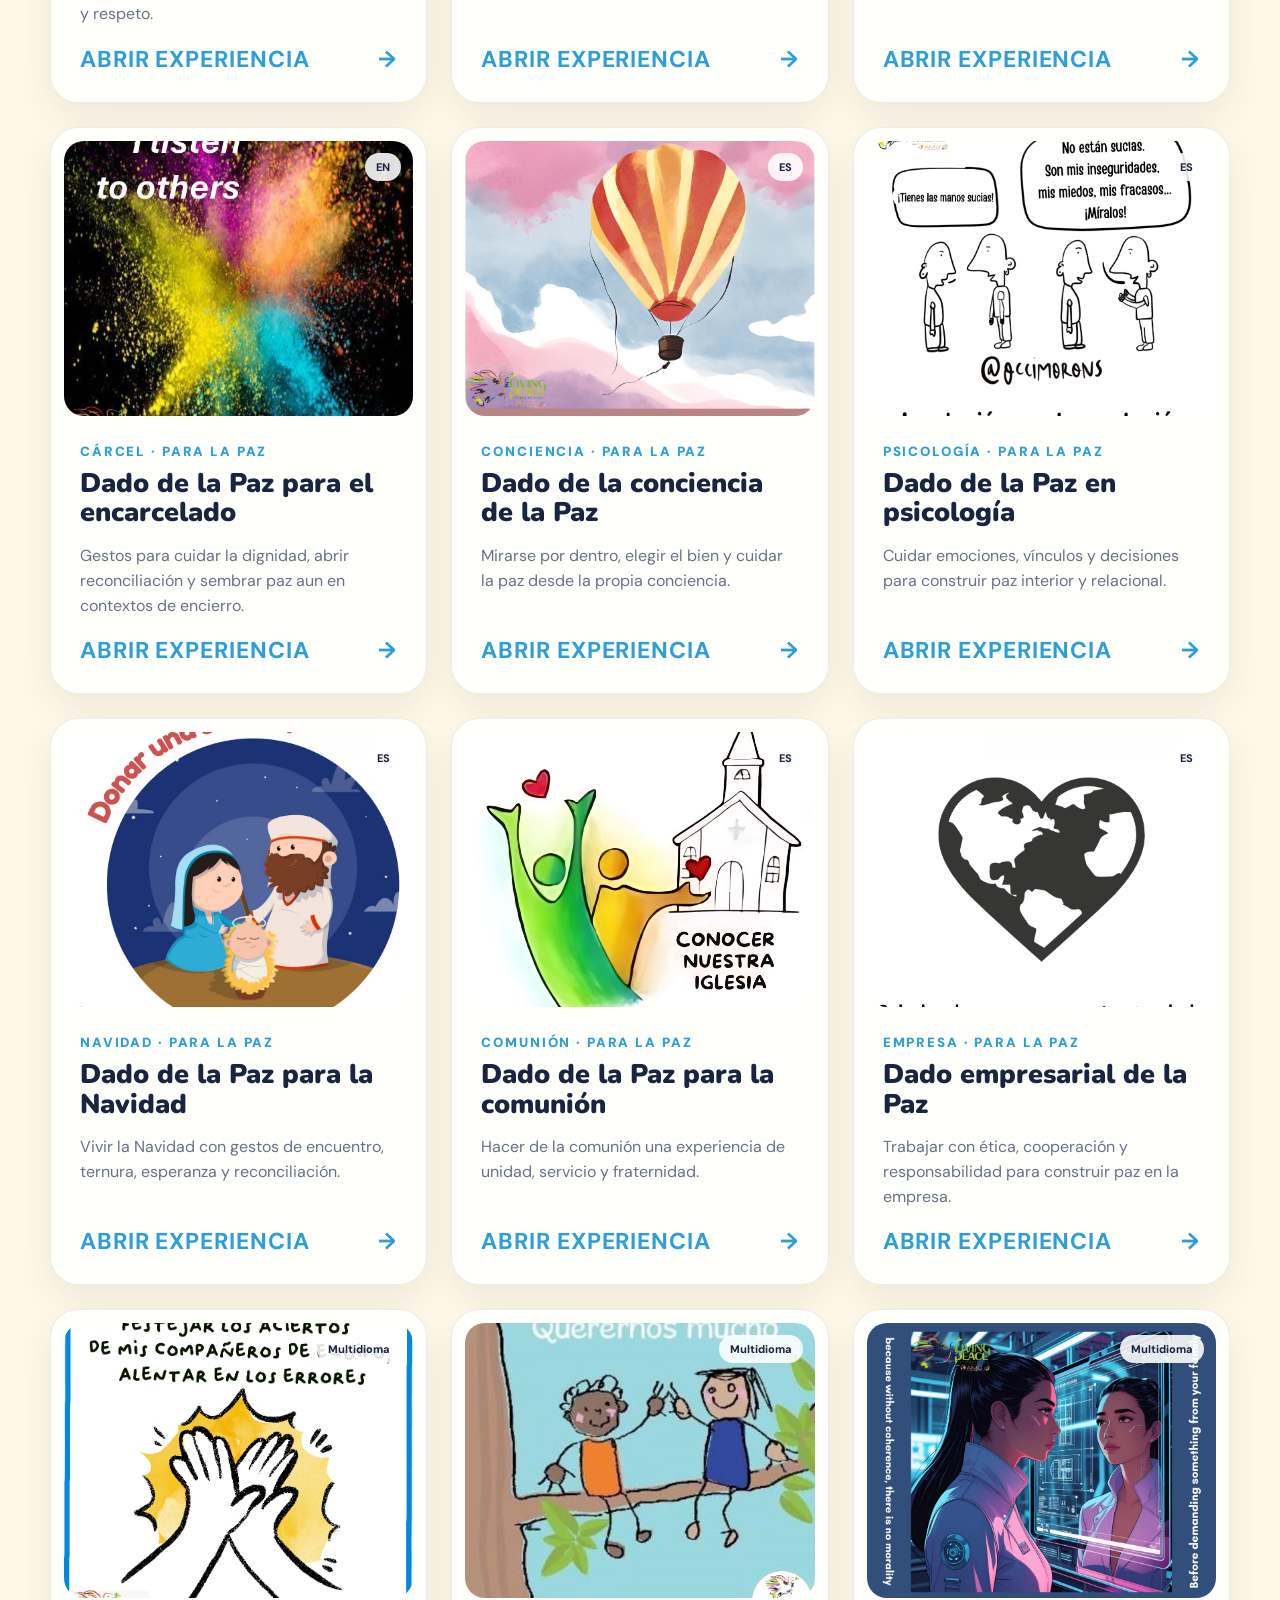
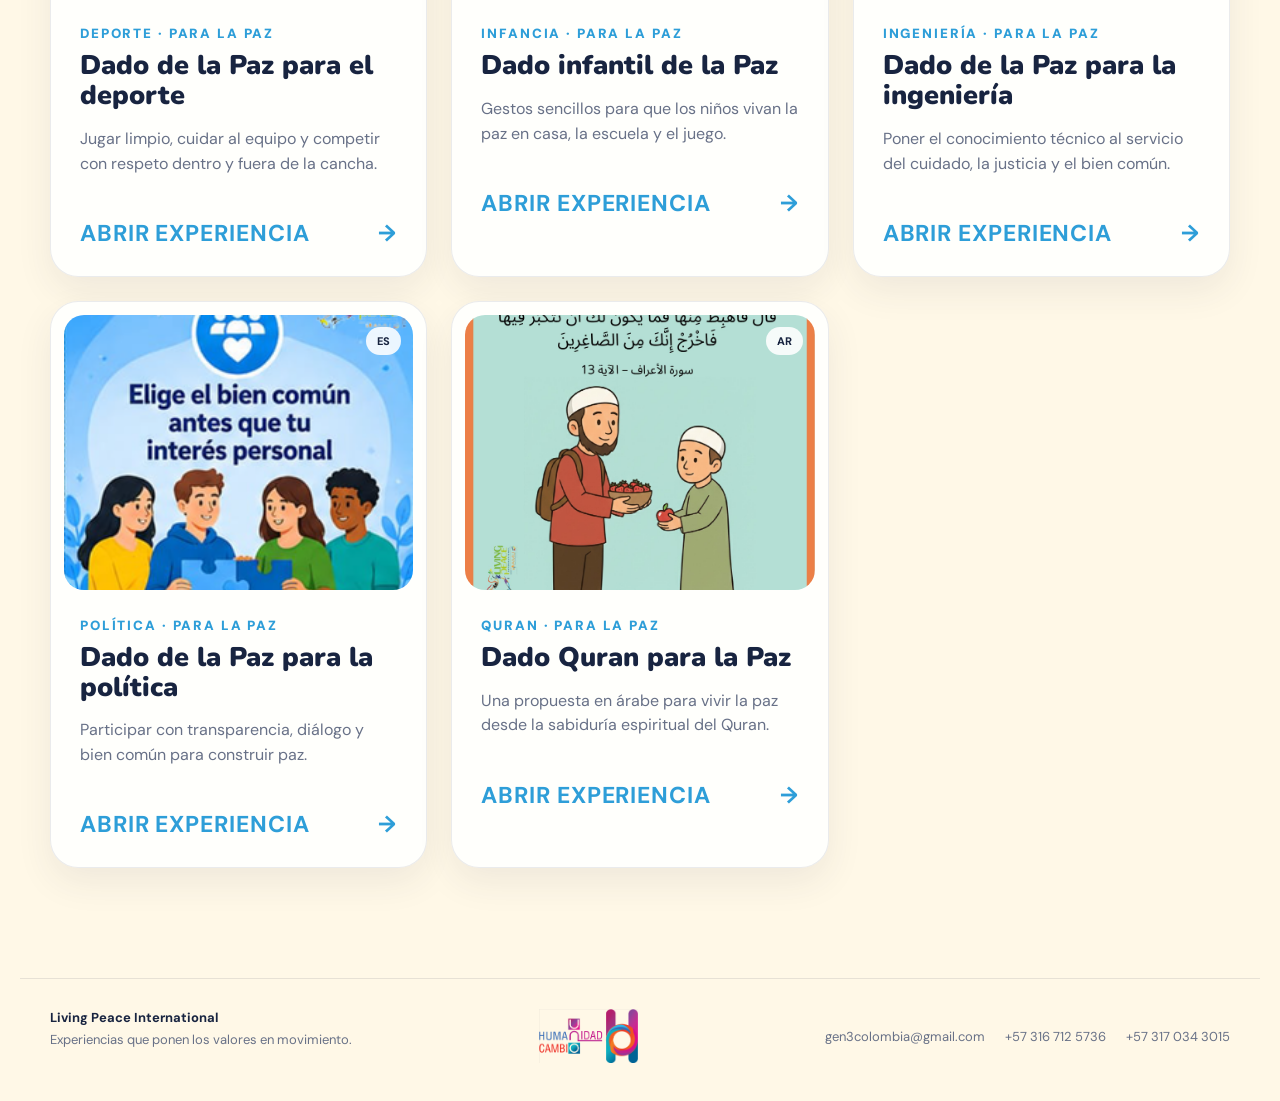
==== commit 982b776a: "Agregar dado matematico para la paz" ====
--- a/index.html
+++ b/index.html
@@ -2,7 +2,8 @@
 <html lang="es">
 <head>
   <meta charset="utf-8"><meta name="viewport" content="width=device-width,initial-scale=1">
-  <meta name="theme-color" content="#fff8e7"><title>Colección de dados para la paz · Living Peace Colombia</title><link rel="icon" type="image/png" sizes="512x512" href="assets/favicon.png"><link rel="apple-touch-icon" href="assets/favicon.png">
+  <meta name="theme-color" content="#fff8e7"><title>Colección de dados para la paz · Living Peace Colombia</title><meta name="application-name" content="Dados Living Peace"><meta property="og:site_name" content="Dados Living Peace"><meta property="og:title" content="Colección de dados para la paz · Living Peace Colombia"><meta property="og:url" content="https://livingpeacecolombia.org/"><meta property="og:type" content="website"><link rel="canonical" href="https://livingpeacecolombia.org/"><link rel="icon" type="image/png" sizes="512x512" href="assets/favicon.png"><link rel="apple-touch-icon" href="assets/favicon.png">
+  <script type="application/ld+json">{"@context":"https://schema.org","@type":"WebSite","name":"Dados Living Peace","alternateName":["Living Peace Colombia","Colección de Dados Living Peace"],"url":"https://livingpeacecolombia.org/"}</script>
   <link rel="preconnect" href="https://fonts.googleapis.com"><link rel="preconnect" href="https://fonts.gstatic.com" crossorigin>
   <link href="https://fonts.googleapis.com/css2?family=DM+Sans:wght@400;500;600;700&family=Nunito:wght@700;800;900&display=swap" rel="stylesheet">
   <link rel="stylesheet" href="selector.css">
@@ -22,7 +23,7 @@
       <h1><span>¿En qué lugar de tu vida quieres</span><br><em>poner la paz en juego?</em></h1>
       <p>Descubre una colección de <strong>Dados de la Paz</strong> para sembrar gestos concretos de paz en los espacios donde transcurre la vida cotidiana:</p>
       <ul class="peace-paths">
-        <li><a href="dados/paz/index.html">La convivencia</a></li><li><a href="dados/ecologico/index.html">El cuidado de la Casa Común</a></li><li><a href="dados/juego-ideal/index.html">El juego</a></li><li><a href="dados/familias/index.html">La familia</a></li><li><a href="dados/proximidad/index.html">La cercanía con los demás</a></li><li><a href="dados/musica/index.html">La música</a></li><li><a href="dados/etiopia/index.html">La cultura</a></li><li><a href="dados/interreligioso/index.html">El diálogo interreligioso</a></li><li><a href="dados/axiologico/index.html">Los valores</a></li><li><a href="dados/guias-scouts/index.html">Las guías y los scouts</a></li><li><a href="dados/voluntariado/index.html">El voluntariado</a></li><li><a href="dados/adolescentes/index.html">La cárcel</a></li><li><a href="dados/conciencia/index.html">La conciencia</a></li><li><a href="dados/navidad/index.html">La Navidad</a></li><li><a href="dados/comunion/index.html">La comunión</a></li><li><a href="dados/deporte/index.html">El deporte</a></li><li><a href="dados/psicologia/index.html">La psicología</a></li><li><a href="dados/ingenieria/index.html">La ingeniería</a></li><li><a href="dados/empresarial/index.html">La empresa</a></li><li><a href="dados/infantil/index.html">La infancia</a></li><li><a href="dados/politica/index.html">La política</a></li><li><a href="dados/quran/index.html">El Quran</a></li>
+        <li><a href="dados/paz/index.html">La convivencia</a></li><li><a href="dados/ecologico/index.html">El cuidado de la Casa Común</a></li><li><a href="dados/matematico/index.html">La matemática</a></li><li><a href="dados/juego-ideal/index.html">El juego</a></li><li><a href="dados/familias/index.html">La familia</a></li><li><a href="dados/proximidad/index.html">La cercanía con los demás</a></li><li><a href="dados/musica/index.html">La música</a></li><li><a href="dados/etiopia/index.html">La cultura</a></li><li><a href="dados/interreligioso/index.html">El diálogo interreligioso</a></li><li><a href="dados/axiologico/index.html">Los valores</a></li><li><a href="dados/guias-scouts/index.html">Las guías y los scouts</a></li><li><a href="dados/voluntariado/index.html">El voluntariado</a></li><li><a href="dados/adolescentes/index.html">La cárcel</a></li><li><a href="dados/conciencia/index.html">La conciencia</a></li><li><a href="dados/navidad/index.html">La Navidad</a></li><li><a href="dados/comunion/index.html">La comunión</a></li><li><a href="dados/deporte/index.html">El deporte</a></li><li><a href="dados/psicologia/index.html">La psicología</a></li><li><a href="dados/ingenieria/index.html">La ingeniería</a></li><li><a href="dados/empresarial/index.html">La empresa</a></li><li><a href="dados/infantil/index.html">La infancia</a></li><li><a href="dados/politica/index.html">La política</a></li><li><a href="dados/quran/index.html">El Quran</a></li>
       </ul>
       <p class="peace-closing">Porque la paz no es un único camino. Es una forma de vivir cada uno de ellos.</p>
     </section>
@@ -35,6 +36,10 @@
         <span class="image-wrap"><img src="dados/ecologico/assets/plantar-arboles.png" alt="Dado ecológico para la Paz" data-i18n-alt="ecoAlt"><i data-i18n="multi">Multidioma</i></span>
         <span class="card-copy"><small data-i18n="ecoTag">ECOLOGÍA · PARA LA PAZ</small><strong data-i18n="ecoTitle">Dado ecológico</strong><p data-i18n="ecoText">Cuidar la casa común como un camino concreto de paz.</p><b><span data-i18n="open">Abrir experiencia</span> <span>→</span></b></span>
       </a>
+      <a class="dice-card new-dice" href="dados/matematico/index.html">
+        <span class="image-wrap"><img src="dados/matematico/assets/es/face-1.png" alt="Dado matemático para la Paz"><i>ES</i></span>
+        <span class="card-copy"><small>MATEMÁTICA · PARA LA PAZ</small><strong>Dado matemático para la Paz</strong><p>Signos que se vuelven gestos: sumar fuerzas, compartir, multiplicar amor y colorear la ciudad de paz.</p><b><span>Abrir experiencia</span> <span>→</span></b></span>
+      </a>
       <a class="dice-card game" href="dados/juego-ideal/index.html">
         <span class="image-wrap"><img src="dados/juego-ideal/assets/jugar-con-todos.png" alt="Dado de la Paz para el juego ideal" data-i18n-alt="gameAlt"><i data-i18n="multi">Multidioma</i></span>
         <span class="card-copy"><small data-i18n="gameTag">JUEGO IDEAL · PARA LA PAZ</small><strong data-i18n="gameTitle">Dado del juego ideal</strong><p data-i18n="gameText">Jugar con alegría, incluir a todos y hacer del juego un espacio de paz.</p><b><span data-i18n="open">Abrir experiencia</span> <span>→</span></b></span>
@@ -120,15 +125,16 @@
   <footer><div><strong>Living Peace International</strong><p data-i18n="footerText">Experiencias que ponen los valores en movimiento.</p></div><img class="footer-logo" src="assets/humanidad-cambio-uno.png" alt="Humanidad Cambio UNO"><div><a href="mailto:gen3colombia@gmail.com">gen3colombia@gmail.com</a><a href="tel:+573167125736">+57 316 712 5736</a><a href="tel:+573170343015">+57 317 034 3015</a></div></footer>
   <script>
     const selectorTranslations={
-      es:{introRich:"Descubre una colección de <strong>Dados de la Paz</strong> para sembrar gestos concretos de paz en los espacios donde transcurre la vida cotidiana:",peaceClosing:"Porque la paz no es un único camino. Es una forma de vivir cada uno de ellos.",paths:["La convivencia","El cuidado de la Casa Común","El juego","La familia","La cercanía con los demás","La música","La cultura","El diálogo interreligioso","Los valores","Las guías y los scouts","El voluntariado","La cárcel","La conciencia","La Navidad","La comunión","El deporte","La psicología","La ingeniería","La empresa","La infancia","La política","El Quran"],languageLabel:'Idioma',gridLabel:'Selecciona un dado',eyebrow:'VARIOS CAMINOS · UNA MISMA PAZ',titleLead:'¿En qué lugar de tu vida quieres',titleAccent:'poner la paz en juego?',intro:'Una colección de dados para vivir la paz en distintos campos: la convivencia, el cuidado del planeta, el juego, la familia, la proximidad, la música, la cultura y el diálogo interreligioso.',multi:'Multidioma',spanish:'Español',open:'Abrir experiencia',footerText:'Experiencias que ponen los valores en movimiento.',peaceTag:'CONVIVENCIA · PARA LA PAZ',peaceTitle:'Dado de la Paz',peaceText:'Seis gestos para amar, escuchar, perdonar y construir fraternidad.',peaceAlt:'Dado de la Paz',ecoTag:'ECOLOGÍA · PARA LA PAZ',ecoTitle:'Dado ecológico',ecoText:'Cuidar la casa común como un camino concreto de paz.',ecoAlt:'Dado ecológico para la Paz',gameTag:'JUEGO IDEAL · PARA LA PAZ',gameTitle:'Dado del juego ideal',gameText:'Jugar con alegría, incluir a todos y hacer del juego un espacio de paz.',gameAlt:'Dado de la Paz para el juego ideal',familyTag:'FAMILIA · PARA LA PAZ',familyTitle:'Dado para las familias',familyText:'Gestos concretos para escuchar, comprender y reavivar el amor familiar.',familyAlt:'Dado de la Paz para las familias',proximityTag:'PROXIMIDAD · PARA LA PAZ',proximityTitle:'Dado para la proximidad',proximityText:'Seis gestos para acercarse al otro con mirada limpia, tiempo y compasión.',proximityAlt:'Dado de la Paz para la proximidad',musicTag:'MÚSICA · PARA LA PAZ',musicTitle:'Dado para la música',musicText:'Hacer de la música un lenguaje de armonía, encuentro y paz.',musicAlt:'Dado de la Paz para la música',ethiopiaTag:'CULTURA PARA LA PAZ',ethiopiaTitle:'Cultura para la paz - dado inculturado Etiopía',ethiopiaText:'Dado inculturado Etiopía: arte, cultura y gestos concretos para vivir la paz.',ethiopiaAlt:'Cultura para la paz - dado inculturado Etiopía',interfaithTag:'DIÁLOGO INTERRELIGIOSO · PARA LA PAZ',interfaithTitle:'Dado interreligioso',interfaithText:'Mensajes de distintas tradiciones para vivir respeto, compasión y fraternidad.',interfaithAlt:'Dado de la Paz para el diálogo interreligioso'},
-      en:{introRich:"Discover a collection of <strong>Peace Dice</strong> to sow concrete gestures of peace in the places where everyday life happens:",peaceClosing:"Because peace is not a single path. It is a way of living each one of them.",paths:["Coexistence","Care for the Common Home","Play","Family","Closeness to others","Music","Culture","Interreligious dialogue","Values","Guides and scouts","Volunteering","Prison","Conscience","Christmas","Communion","Sport","Psychology","Engineering","Business","Childhood","Politics","Quran"],languageLabel:'Language',gridLabel:'Select a dice',eyebrow:'SEVERAL PATHS · ONE SAME PEACE',titleLead:'Where in your life do you want to',titleAccent:'put peace into play?',intro:'A collection of dice to live peace in different fields: coexistence, care for the planet, play, family, proximity, music, culture and interreligious dialogue.',multi:'Multilingual',spanish:'Spanish',open:'Open experience',footerText:'Experiences that put values in motion.',peaceTag:'COEXISTENCE · FOR PEACE',peaceTitle:'Peace Dice',peaceText:'Six gestures to love, listen, forgive and build fraternity.',peaceAlt:'Peace Dice',ecoTag:'ECOLOGY · FOR PEACE',ecoTitle:'Ecological dice',ecoText:'Care for our common home as a concrete path of peace.',ecoAlt:'Ecological Dice for Peace',gameTag:'IDEAL GAME · FOR PEACE',gameTitle:'Ideal game dice',gameText:'Play with joy, include everyone and make the game a space of peace.',gameAlt:'Peace Dice for the ideal game',familyTag:'FAMILY · FOR PEACE',familyTitle:'Dice for families',familyText:'Concrete gestures to listen, understand and rekindle family love.',familyAlt:'Peace Dice for families',proximityTag:'PROXIMITY · FOR PEACE',proximityTitle:'Dice for proximity',proximityText:'Six gestures to approach others with a clear gaze, time and compassion.',proximityAlt:'Peace Dice for proximity',musicTag:'MUSIC · FOR PEACE',musicTitle:'Dice for music',musicText:'Make music a language of harmony, encounter and peace.',musicAlt:'Peace Dice for music',ethiopiaTag:'CULTURE FOR PEACE',ethiopiaTitle:'Culture for Peace - Ethiopia inculturated dice',ethiopiaText:'The six attitudes of the Peace Dice expressed with Ethiopian art and culture.',ethiopiaAlt:'Inculturated Peace Dice of Ethiopia',interfaithTag:'INTERRELIGIOUS DIALOGUE · FOR PEACE',interfaithTitle:'Interreligious dice',interfaithText:'Messages from different traditions to live respect, compassion and fraternity.',interfaithAlt:'Peace Dice for interreligious dialogue'},      pt:{introRich:"Descubra uma coleção de <strong>Dados da Paz</strong> para semear gestos concretos de paz nos espaços onde acontece a vida cotidiana:",peaceClosing:"Porque a paz não é um único caminho. É uma forma de viver cada um deles.",paths:["A convivência","O cuidado da Casa Comum","O jogo","A família","A proximidade com os outros","A música","A cultura","O diálogo inter-religioso","Os valores","As guias e os escoteiros","O voluntariado","O cárcere","A consciência","O Natal","A comunhão","O esporte","A psicologia","A engenharia","A empresa","A infância","A política","O Quran"],languageLabel:'Idioma',gridLabel:'Selecione um dado',eyebrow:'VÁRIOS CAMINHOS · UMA MESMA PAZ',titleLead:'Em que lugar da sua vida você quer',titleAccent:'colocar a paz em jogo?',intro:'Uma coleção de dados para viver a paz em diferentes campos: convivência, cuidado com o planeta, jogo, família, proximidade, música, cultura e diálogo inter-religioso.',multi:'Multilíngue',spanish:'Espanhol',open:'Abrir experiência',footerText:'Experiências que colocam os valores em movimento.',peaceTag:'CONVIVÊNCIA · PARA A PAZ',peaceTitle:'Dado da Paz',peaceText:'Seis gestos para amar, escutar, perdoar e construir fraternidade.',peaceAlt:'Dado da Paz',ecoTag:'ECOLOGIA · PARA A PAZ',ecoTitle:'Dado ecológico',ecoText:'Cuidar da casa comum como um caminho concreto de paz.',ecoAlt:'Dado ecológico para a Paz',gameTag:'JOGO IDEAL · PARA A PAZ',gameTitle:'Dado do jogo ideal',gameText:'Jogar com alegria, incluir todos e fazer do jogo um espaço de paz.',gameAlt:'Dado da Paz para o jogo ideal',familyTag:'FAMÍLIA · PARA A PAZ',familyTitle:'Dado para as famílias',familyText:'Gestos concretos para escutar, compreender e reacender o amor familiar.',familyAlt:'Dado da Paz para as famílias',proximityTag:'PROXIMIDADE · PARA A PAZ',proximityTitle:'Dado para a proximidade',proximityText:'Seis gestos para aproximar-se do outro com olhar limpo, tempo e compaixão.',proximityAlt:'Dado da Paz para a proximidade',musicTag:'MÚSICA · PARA A PAZ',musicTitle:'Dado para a música',musicText:'Fazer da música uma linguagem de harmonia, encontro e paz.',musicAlt:'Dado da Paz para a música',ethiopiaTag:'CULTURA PARA A PAZ',ethiopiaTitle:'Cultura para a paz - dado inculturado Etiópia',ethiopiaText:'As seis atitudes do Dado da Paz expressas com arte e cultura etíope.',ethiopiaAlt:'Dado da Paz inculturado da Etiópia',interfaithTag:'DIÁLOGO INTER-RELIGIOSO · PARA A PAZ',interfaithTitle:'Dado inter-religioso',interfaithText:'Mensagens de diferentes tradições para viver respeito, compaixão e fraternidade.',interfaithAlt:'Dado da Paz para o diálogo inter-religioso'},
-      it:{introRich:"Scopri una collezione di <strong>Dadi della Pace</strong> per seminare gesti concreti di pace negli spazi della vita quotidiana:",peaceClosing:"Perché la pace non è un unico cammino. È un modo di vivere ciascuno di essi.",paths:["La convivenza","La cura della Casa Comune","Il gioco","La famiglia","La prossimità con gli altri","La musica","La cultura","Il dialogo interreligioso","I valori","Le guide e gli scout","Il volontariato","Il carcere","La coscienza","Il Natale","La comunione","Lo sport","La psicologia","L’ingegneria","L’impresa","L’infanzia","La politica","Il Quran"],languageLabel:'Lingua',gridLabel:'Scegli un dado',eyebrow:'DIVERSI CAMMINI · UNA STESSA PACE',titleLead:'In quale luogo della tua vita vuoi',titleAccent:'mettere in gioco la pace?',intro:'Una collezione di dadi per vivere la pace in diversi ambiti: convivenza, cura del pianeta, gioco, famiglia, prossimità, musica, cultura e dialogo interreligioso.',multi:'Multilingue',spanish:'Spagnolo',open:'Apri esperienza',footerText:'Esperienze che mettono i valori in movimento.',peaceTag:'CONVIVENZA · PER LA PACE',peaceTitle:'Dado della Pace',peaceText:'Sei gesti per amare, ascoltare, perdonare e costruire fraternità.',peaceAlt:'Dado della Pace',ecoTag:'ECOLOGIA · PER LA PACE',ecoTitle:'Dado ecologico',ecoText:'Prendersi cura della casa comune come cammino concreto di pace.',ecoAlt:'Dado ecologico per la Pace',gameTag:'GIOCO IDEALE · PER LA PACE',gameTitle:'Dado del gioco ideale',gameText:'Giocare con gioia, includere tutti e rendere il gioco uno spazio di pace.',gameAlt:'Dado della Pace per il gioco ideale',familyTag:'FAMIGLIA · PER LA PACE',familyTitle:'Dado per le famiglie',familyText:'Gesti concreti per ascoltare, comprendere e ravvivare l’amore familiare.',familyAlt:'Dado della Pace per le famiglie',proximityTag:'PROSSIMITÀ · PER LA PACE',proximityTitle:'Dado per la prossimità',proximityText:'Sei gesti per avvicinarsi all’altro con sguardo limpido, tempo e compassione.',proximityAlt:'Dado della Pace per la prossimità',musicTag:'MUSICA · PER LA PACE',musicTitle:'Dado per la musica',musicText:'Fare della musica un linguaggio di armonia, incontro e pace.',musicAlt:'Dado della Pace per la musica',ethiopiaTag:'CULTURA PER LA PACE',ethiopiaTitle:'Cultura per la pace - dado inculturato Etiopia',ethiopiaText:'Le sei attitudini del Dado della Pace espresse con arte e cultura etiope.',ethiopiaAlt:'Dado della Pace inculturato dell’Etiopia',interfaithTag:'DIALOGO INTERRELIGIOSO · PER LA PACE',interfaithTitle:'Dado interreligioso',interfaithText:'Messaggi di diverse tradizioni per vivere rispetto, compassione e fraternità.',interfaithAlt:'Dado della Pace per il dialogo interreligioso'},
-      fr:{introRich:"Découvre une collection de <strong>Dés de la Paix</strong> pour semer des gestes concrets de paix dans les espaces de la vie quotidienne :",peaceClosing:"Parce que la paix n’est pas un seul chemin. C’est une manière de vivre chacun d’eux.",paths:["La coexistence","Le soin de la Maison commune","Le jeu","La famille","La proximité avec les autres","La musique","La culture","Le dialogue interreligieux","Les valeurs","Les guides et les scouts","Le volontariat","La prison","La conscience","Noël","La communion","Le sport","La psychologie","L’ingénierie","L’entreprise","L’enfance","La politique","Le Quran"],languageLabel:'Langue',gridLabel:'Choisis un dé',eyebrow:'PLUSIEURS CHEMINS · UNE MÊME PAIX',titleLead:'Dans quel lieu de ta vie veux-tu',titleAccent:'mettre la paix en jeu ?',intro:'Une collection de dés pour vivre la paix dans différents domaines : la coexistence, le soin de la planète, le jeu, la famille, la proximité, la musique, la culture et le dialogue interreligieux.',multi:'Multilingue',spanish:'Espagnol',open:'Ouvrir l’expérience',footerText:'Des expériences qui mettent les valeurs en mouvement.',peaceTag:'COEXISTENCE · POUR LA PAIX',peaceTitle:'Dé de la Paix',peaceText:'Six gestes pour aimer, écouter, pardonner et construire la fraternité.',peaceAlt:'Dé de la Paix',ecoTag:'ÉCOLOGIE · POUR LA PAIX',ecoTitle:'Dé écologique',ecoText:'Prendre soin de la maison commune comme un chemin concret de paix.',ecoAlt:'Dé écologique pour la Paix',gameTag:'JEU IDÉAL · POUR LA PAIX',gameTitle:'Dé du jeu idéal',gameText:'Jouer avec joie, inclure tout le monde et faire du jeu un espace de paix.',gameAlt:'Dé de la Paix pour le jeu idéal',familyTag:'FAMILLE · POUR LA PAIX',familyTitle:'Dé pour les familles',familyText:'Des gestes concrets pour écouter, comprendre et raviver l’amour familial.',familyAlt:'Dé de la Paix pour les familles',proximityTag:'PROXIMITÉ · POUR LA PAIX',proximityTitle:'Dé pour la proximité',proximityText:'Six gestes pour se rapprocher de l’autre avec un regard clair, du temps et de la compassion.',proximityAlt:'Dé de la Paix pour la proximité',musicTag:'MUSIQUE · POUR LA PAIX',musicTitle:'Dé pour la musique',musicText:'Faire de la musique un langage d’harmonie, de rencontre et de paix.',musicAlt:'Dé de la Paix pour la musique',ethiopiaTag:'CULTURE POUR LA PAIX',ethiopiaTitle:'Culture pour la paix - dé inculturé Éthiopie',ethiopiaText:'Les six attitudes du Dé de la Paix exprimées avec l’art et la culture éthiopienne.',ethiopiaAlt:'Dé de la Paix inculturé d’Éthiopie',interfaithTag:'DIALOGUE INTERRELIGIEUX · POUR LA PAIX',interfaithTitle:'Dé interreligieux',interfaithText:'Messages de différentes traditions pour vivre le respect, la compassion et la fraternité.',interfaithAlt:'Dé de la Paix pour le dialogue interreligieux'}
+      es:{introRich:"Descubre una colección de <strong>Dados de la Paz</strong> para sembrar gestos concretos de paz en los espacios donde transcurre la vida cotidiana:",peaceClosing:"Porque la paz no es un único camino. Es una forma de vivir cada uno de ellos.",paths:["La convivencia","El cuidado de la Casa Común","La matemática","El juego","La familia","La cercanía con los demás","La música","La cultura","El diálogo interreligioso","Los valores","Las guías y los scouts","El voluntariado","La cárcel","La conciencia","La Navidad","La comunión","El deporte","La psicología","La ingeniería","La empresa","La infancia","La política","El Quran"],languageLabel:'Idioma',gridLabel:'Selecciona un dado',eyebrow:'VARIOS CAMINOS · UNA MISMA PAZ',titleLead:'¿En qué lugar de tu vida quieres',titleAccent:'poner la paz en juego?',intro:'Una colección de dados para vivir la paz en distintos campos: la convivencia, el cuidado del planeta, el juego, la familia, la proximidad, la música, la cultura y el diálogo interreligioso.',multi:'Multidioma',spanish:'Español',open:'Abrir experiencia',footerText:'Experiencias que ponen los valores en movimiento.',peaceTag:'CONVIVENCIA · PARA LA PAZ',peaceTitle:'Dado de la Paz',peaceText:'Seis gestos para amar, escuchar, perdonar y construir fraternidad.',peaceAlt:'Dado de la Paz',ecoTag:'ECOLOGÍA · PARA LA PAZ',ecoTitle:'Dado ecológico',ecoText:'Cuidar la casa común como un camino concreto de paz.',ecoAlt:'Dado ecológico para la Paz',gameTag:'JUEGO IDEAL · PARA LA PAZ',gameTitle:'Dado del juego ideal',gameText:'Jugar con alegría, incluir a todos y hacer del juego un espacio de paz.',gameAlt:'Dado de la Paz para el juego ideal',familyTag:'FAMILIA · PARA LA PAZ',familyTitle:'Dado para las familias',familyText:'Gestos concretos para escuchar, comprender y reavivar el amor familiar.',familyAlt:'Dado de la Paz para las familias',proximityTag:'PROXIMIDAD · PARA LA PAZ',proximityTitle:'Dado para la proximidad',proximityText:'Seis gestos para acercarse al otro con mirada limpia, tiempo y compasión.',proximityAlt:'Dado de la Paz para la proximidad',musicTag:'MÚSICA · PARA LA PAZ',musicTitle:'Dado para la música',musicText:'Hacer de la música un lenguaje de armonía, encuentro y paz.',musicAlt:'Dado de la Paz para la música',ethiopiaTag:'CULTURA PARA LA PAZ',ethiopiaTitle:'Cultura para la paz - dado inculturado Etiopía',ethiopiaText:'Dado inculturado Etiopía: arte, cultura y gestos concretos para vivir la paz.',ethiopiaAlt:'Cultura para la paz - dado inculturado Etiopía',interfaithTag:'DIÁLOGO INTERRELIGIOSO · PARA LA PAZ',interfaithTitle:'Dado interreligioso',interfaithText:'Mensajes de distintas tradiciones para vivir respeto, compasión y fraternidad.',interfaithAlt:'Dado de la Paz para el diálogo interreligioso'},
+      en:{introRich:"Discover a collection of <strong>Peace Dice</strong> to sow concrete gestures of peace in the places where everyday life happens:",peaceClosing:"Because peace is not a single path. It is a way of living each one of them.",paths:["Coexistence","Care for the Common Home","Mathematics","Play","Family","Closeness to others","Music","Culture","Interreligious dialogue","Values","Guides and scouts","Volunteering","Prison","Conscience","Christmas","Communion","Sport","Psychology","Engineering","Business","Childhood","Politics","Quran"],languageLabel:'Language',gridLabel:'Select a dice',eyebrow:'SEVERAL PATHS · ONE SAME PEACE',titleLead:'Where in your life do you want to',titleAccent:'put peace into play?',intro:'A collection of dice to live peace in different fields: coexistence, care for the planet, play, family, proximity, music, culture and interreligious dialogue.',multi:'Multilingual',spanish:'Spanish',open:'Open experience',footerText:'Experiences that put values in motion.',peaceTag:'COEXISTENCE · FOR PEACE',peaceTitle:'Peace Dice',peaceText:'Six gestures to love, listen, forgive and build fraternity.',peaceAlt:'Peace Dice',ecoTag:'ECOLOGY · FOR PEACE',ecoTitle:'Ecological dice',ecoText:'Care for our common home as a concrete path of peace.',ecoAlt:'Ecological Dice for Peace',gameTag:'IDEAL GAME · FOR PEACE',gameTitle:'Ideal game dice',gameText:'Play with joy, include everyone and make the game a space of peace.',gameAlt:'Peace Dice for the ideal game',familyTag:'FAMILY · FOR PEACE',familyTitle:'Dice for families',familyText:'Concrete gestures to listen, understand and rekindle family love.',familyAlt:'Peace Dice for families',proximityTag:'PROXIMITY · FOR PEACE',proximityTitle:'Dice for proximity',proximityText:'Six gestures to approach others with a clear gaze, time and compassion.',proximityAlt:'Peace Dice for proximity',musicTag:'MUSIC · FOR PEACE',musicTitle:'Dice for music',musicText:'Make music a language of harmony, encounter and peace.',musicAlt:'Peace Dice for music',ethiopiaTag:'CULTURE FOR PEACE',ethiopiaTitle:'Culture for Peace - Ethiopia inculturated dice',ethiopiaText:'The six attitudes of the Peace Dice expressed with Ethiopian art and culture.',ethiopiaAlt:'Inculturated Peace Dice of Ethiopia',interfaithTag:'INTERRELIGIOUS DIALOGUE · FOR PEACE',interfaithTitle:'Interreligious dice',interfaithText:'Messages from different traditions to live respect, compassion and fraternity.',interfaithAlt:'Peace Dice for interreligious dialogue'},      pt:{introRich:"Descubra uma coleção de <strong>Dados da Paz</strong> para semear gestos concretos de paz nos espaços onde acontece a vida cotidiana:",peaceClosing:"Porque a paz não é um único caminho. É uma forma de viver cada um deles.",paths:["A convivência","O cuidado da Casa Comum","A matemática","O jogo","A família","A proximidade com os outros","A música","A cultura","O diálogo inter-religioso","Os valores","As guias e os escoteiros","O voluntariado","O cárcere","A consciência","O Natal","A comunhão","O esporte","A psicologia","A engenharia","A empresa","A infância","A política","O Quran"],languageLabel:'Idioma',gridLabel:'Selecione um dado',eyebrow:'VÁRIOS CAMINHOS · UMA MESMA PAZ',titleLead:'Em que lugar da sua vida você quer',titleAccent:'colocar a paz em jogo?',intro:'Uma coleção de dados para viver a paz em diferentes campos: convivência, cuidado com o planeta, jogo, família, proximidade, música, cultura e diálogo inter-religioso.',multi:'Multilíngue',spanish:'Espanhol',open:'Abrir experiência',footerText:'Experiências que colocam os valores em movimento.',peaceTag:'CONVIVÊNCIA · PARA A PAZ',peaceTitle:'Dado da Paz',peaceText:'Seis gestos para amar, escutar, perdoar e construir fraternidade.',peaceAlt:'Dado da Paz',ecoTag:'ECOLOGIA · PARA A PAZ',ecoTitle:'Dado ecológico',ecoText:'Cuidar da casa comum como um caminho concreto de paz.',ecoAlt:'Dado ecológico para a Paz',gameTag:'JOGO IDEAL · PARA A PAZ',gameTitle:'Dado do jogo ideal',gameText:'Jogar com alegria, incluir todos e fazer do jogo um espaço de paz.',gameAlt:'Dado da Paz para o jogo ideal',familyTag:'FAMÍLIA · PARA A PAZ',familyTitle:'Dado para as famílias',familyText:'Gestos concretos para escutar, compreender e reacender o amor familiar.',familyAlt:'Dado da Paz para as famílias',proximityTag:'PROXIMIDADE · PARA A PAZ',proximityTitle:'Dado para a proximidade',proximityText:'Seis gestos para aproximar-se do outro com olhar limpo, tempo e compaixão.',proximityAlt:'Dado da Paz para a proximidade',musicTag:'MÚSICA · PARA A PAZ',musicTitle:'Dado para a música',musicText:'Fazer da música uma linguagem de harmonia, encontro e paz.',musicAlt:'Dado da Paz para a música',ethiopiaTag:'CULTURA PARA A PAZ',ethiopiaTitle:'Cultura para a paz - dado inculturado Etiópia',ethiopiaText:'As seis atitudes do Dado da Paz expressas com arte e cultura etíope.',ethiopiaAlt:'Dado da Paz inculturado da Etiópia',interfaithTag:'DIÁLOGO INTER-RELIGIOSO · PARA A PAZ',interfaithTitle:'Dado inter-religioso',interfaithText:'Mensagens de diferentes tradições para viver respeito, compaixão e fraternidade.',interfaithAlt:'Dado da Paz para o diálogo inter-religioso'},
+      it:{introRich:"Scopri una collezione di <strong>Dadi della Pace</strong> per seminare gesti concreti di pace negli spazi della vita quotidiana:",peaceClosing:"Perché la pace non è un unico cammino. È un modo di vivere ciascuno di essi.",paths:["La convivenza","La cura della Casa Comune","La matematica","Il gioco","La famiglia","La prossimità con gli altri","La musica","La cultura","Il dialogo interreligioso","I valori","Le guide e gli scout","Il volontariato","Il carcere","La coscienza","Il Natale","La comunione","Lo sport","La psicologia","L’ingegneria","L’impresa","L’infanzia","La politica","Il Quran"],languageLabel:'Lingua',gridLabel:'Scegli un dado',eyebrow:'DIVERSI CAMMINI · UNA STESSA PACE',titleLead:'In quale luogo della tua vita vuoi',titleAccent:'mettere in gioco la pace?',intro:'Una collezione di dadi per vivere la pace in diversi ambiti: convivenza, cura del pianeta, gioco, famiglia, prossimità, musica, cultura e dialogo interreligioso.',multi:'Multilingue',spanish:'Spagnolo',open:'Apri esperienza',footerText:'Esperienze che mettono i valori in movimento.',peaceTag:'CONVIVENZA · PER LA PACE',peaceTitle:'Dado della Pace',peaceText:'Sei gesti per amare, ascoltare, perdonare e costruire fraternità.',peaceAlt:'Dado della Pace',ecoTag:'ECOLOGIA · PER LA PACE',ecoTitle:'Dado ecologico',ecoText:'Prendersi cura della casa comune come cammino concreto di pace.',ecoAlt:'Dado ecologico per la Pace',gameTag:'GIOCO IDEALE · PER LA PACE',gameTitle:'Dado del gioco ideale',gameText:'Giocare con gioia, includere tutti e rendere il gioco uno spazio di pace.',gameAlt:'Dado della Pace per il gioco ideale',familyTag:'FAMIGLIA · PER LA PACE',familyTitle:'Dado per le famiglie',familyText:'Gesti concreti per ascoltare, comprendere e ravvivare l’amore familiare.',familyAlt:'Dado della Pace per le famiglie',proximityTag:'PROSSIMITÀ · PER LA PACE',proximityTitle:'Dado per la prossimità',proximityText:'Sei gesti per avvicinarsi all’altro con sguardo limpido, tempo e compassione.',proximityAlt:'Dado della Pace per la prossimità',musicTag:'MUSICA · PER LA PACE',musicTitle:'Dado per la musica',musicText:'Fare della musica un linguaggio di armonia, incontro e pace.',musicAlt:'Dado della Pace per la musica',ethiopiaTag:'CULTURA PER LA PACE',ethiopiaTitle:'Cultura per la pace - dado inculturato Etiopia',ethiopiaText:'Le sei attitudini del Dado della Pace espresse con arte e cultura etiope.',ethiopiaAlt:'Dado della Pace inculturato dell’Etiopia',interfaithTag:'DIALOGO INTERRELIGIOSO · PER LA PACE',interfaithTitle:'Dado interreligioso',interfaithText:'Messaggi di diverse tradizioni per vivere rispetto, compassione e fraternità.',interfaithAlt:'Dado della Pace per il dialogo interreligioso'},
+      fr:{introRich:"Découvre une collection de <strong>Dés de la Paix</strong> pour semer des gestes concrets de paix dans les espaces de la vie quotidienne :",peaceClosing:"Parce que la paix n’est pas un seul chemin. C’est une manière de vivre chacun d’eux.",paths:["La coexistence","Le soin de la Maison commune","Les mathématiques","Le jeu","La famille","La proximité avec les autres","La musique","La culture","Le dialogue interreligieux","Les valeurs","Les guides et les scouts","Le volontariat","La prison","La conscience","Noël","La communion","Le sport","La psychologie","L’ingénierie","L’entreprise","L’enfance","La politique","Le Quran"],languageLabel:'Langue',gridLabel:'Choisis un dé',eyebrow:'PLUSIEURS CHEMINS · UNE MÊME PAIX',titleLead:'Dans quel lieu de ta vie veux-tu',titleAccent:'mettre la paix en jeu ?',intro:'Une collection de dés pour vivre la paix dans différents domaines : la coexistence, le soin de la planète, le jeu, la famille, la proximité, la musique, la culture et le dialogue interreligieux.',multi:'Multilingue',spanish:'Espagnol',open:'Ouvrir l’expérience',footerText:'Des expériences qui mettent les valeurs en mouvement.',peaceTag:'COEXISTENCE · POUR LA PAIX',peaceTitle:'Dé de la Paix',peaceText:'Six gestes pour aimer, écouter, pardonner et construire la fraternité.',peaceAlt:'Dé de la Paix',ecoTag:'ÉCOLOGIE · POUR LA PAIX',ecoTitle:'Dé écologique',ecoText:'Prendre soin de la maison commune comme un chemin concret de paix.',ecoAlt:'Dé écologique pour la Paix',gameTag:'JEU IDÉAL · POUR LA PAIX',gameTitle:'Dé du jeu idéal',gameText:'Jouer avec joie, inclure tout le monde et faire du jeu un espace de paix.',gameAlt:'Dé de la Paix pour le jeu idéal',familyTag:'FAMILLE · POUR LA PAIX',familyTitle:'Dé pour les familles',familyText:'Des gestes concrets pour écouter, comprendre et raviver l’amour familial.',familyAlt:'Dé de la Paix pour les familles',proximityTag:'PROXIMITÉ · POUR LA PAIX',proximityTitle:'Dé pour la proximité',proximityText:'Six gestes pour se rapprocher de l’autre avec un regard clair, du temps et de la compassion.',proximityAlt:'Dé de la Paix pour la proximité',musicTag:'MUSIQUE · POUR LA PAIX',musicTitle:'Dé pour la musique',musicText:'Faire de la musique un langage d’harmonie, de rencontre et de paix.',musicAlt:'Dé de la Paix pour la musique',ethiopiaTag:'CULTURE POUR LA PAIX',ethiopiaTitle:'Culture pour la paix - dé inculturé Éthiopie',ethiopiaText:'Les six attitudes du Dé de la Paix exprimées avec l’art et la culture éthiopienne.',ethiopiaAlt:'Dé de la Paix inculturé d’Éthiopie',interfaithTag:'DIALOGUE INTERRELIGIEUX · POUR LA PAIX',interfaithTitle:'Dé interreligieux',interfaithText:'Messages de différentes traditions pour vivre le respect, la compassion et la fraternité.',interfaithAlt:'Dé de la Paix pour le dialogue interreligieux'}
     };
     const extraCardTranslations={
       es:{
         "dados/axiologico/index.html":{badge:"ES",tag:"VALORES · PARA LA PAZ",title:"Dado axiológico de la Paz",text:"Valores para vivir la paz con solidaridad, justicia, autocontrol, amistad, amor propio y respeto.",alt:"Dado axiológico de la Paz"},
         "dados/guias-scouts/index.html":{badge:"ES",tag:"GUÍAS Y SCOUTS · PARA LA PAZ",title:"Dado de la Paz de las Guías y los Scouts",text:"Vivir la ley scout como camino de servicio, confianza, naturaleza, alegría y pureza.",alt:"Dado de la Paz de las Guías y los Scouts"},
+        "dados/matematico/index.html":{badge:"ES",tag:"MATEMÁTICA · PARA LA PAZ",title:"Dado matemático para la Paz",text:"Signos que se vuelven gestos: sumar fuerzas, compartir, multiplicar amor y colorear la ciudad de paz.",alt:"Dado matemático para la Paz"},
         "dados/voluntariado/index.html":{badge:"ES",tag:"VOLUNTARIADO · PARA LA PAZ",title:"Dado de la Paz para el voluntariado",text:"Servir con alegría y convertir la ayuda concreta en cercanía y paz.",alt:"Dado de la Paz para el voluntariado"},
         "dados/adolescentes/index.html":{badge:"EN",tag:"CÁRCEL · PARA LA PAZ",title:"Dado de la Paz para el encarcelado",text:"Gestos para cuidar la dignidad, abrir reconciliación y sembrar paz aun en contextos de encierro.",alt:"Dado de la Paz para el encarcelado"},
         "dados/conciencia/index.html":{badge:"ES",tag:"CONCIENCIA · PARA LA PAZ",title:"Dado de la conciencia de la Paz",text:"Mirarse por dentro, elegir el bien y cuidar la paz desde la propia conciencia.",alt:"Dado de la conciencia de la Paz"},
@@ -145,6 +151,7 @@
       en:{
         "dados/axiologico/index.html":{badge:"ES",tag:"VALUES · FOR PEACE",title:"Axiological Peace Dice",text:"Values for living peace through solidarity, justice, self-control, friendship, self-love and respect.",alt:"Axiological Peace Dice"},
         "dados/guias-scouts/index.html":{badge:"ES",tag:"GUIDES AND SCOUTS · FOR PEACE",title:"Peace Dice for Guides and Scouts",text:"Living the scout law as a path of service, trust, nature, joy and purity.",alt:"Peace Dice for Guides and Scouts"},
+        "dados/matematico/index.html":{badge:"ES",tag:"MATHEMATICS · FOR PEACE",title:"Mathematical Dice for Peace",text:"Signs become gestures: add strengths, share, multiply love and color the city with peace.",alt:"Mathematical Dice for Peace"},
         "dados/voluntariado/index.html":{badge:"ES",tag:"VOLUNTEERING · FOR PEACE",title:"Peace Dice for Volunteering",text:"Serve with joy and turn concrete help into closeness and peace.",alt:"Peace Dice for Volunteering"},
         "dados/adolescentes/index.html":{badge:"EN",tag:"PRISON · FOR PEACE",title:"Peace Dice for the Incarcerated",text:"Gestures to protect dignity, open reconciliation and sow peace even in places of confinement.",alt:"Peace Dice for the Incarcerated"},
         "dados/conciencia/index.html":{badge:"ES",tag:"CONSCIENCE · FOR PEACE",title:"Conscience Peace Dice",text:"Look within, choose the good and care for peace from one’s own conscience.",alt:"Conscience Peace Dice"},
@@ -161,6 +168,7 @@
       pt:{
         "dados/axiologico/index.html":{badge:"ES",tag:"VALORES · PARA A PAZ",title:"Dado axiológico da Paz",text:"Valores para viver a paz com solidariedade, justiça, autocontrole, amizade, amor-próprio e respeito.",alt:"Dado axiológico da Paz"},
         "dados/guias-scouts/index.html":{badge:"ES",tag:"GUIAS E ESCOTEIROS · PARA A PAZ",title:"Dado da Paz das Guias e dos Escoteiros",text:"Viver a lei escoteira como caminho de serviço, confiança, natureza, alegria e pureza.",alt:"Dado da Paz das Guias e dos Escoteiros"},
+        "dados/matematico/index.html":{badge:"ES",tag:"MATEMÁTICA · PARA A PAZ",title:"Dado matemático para a Paz",text:"Sinais que se tornam gestos: somar forças, compartilhar, multiplicar amor e colorir a cidade de paz.",alt:"Dado matemático para a Paz"},
         "dados/voluntariado/index.html":{badge:"ES",tag:"VOLUNTARIADO · PARA A PAZ",title:"Dado da Paz para o voluntariado",text:"Servir com alegria e transformar a ajuda concreta em proximidade e paz.",alt:"Dado da Paz para o voluntariado"},
         "dados/adolescentes/index.html":{badge:"EN",tag:"CÁRCERE · PARA A PAZ",title:"Dado da Paz para a pessoa encarcerada",text:"Gestos para cuidar da dignidade, abrir reconciliação e semear paz mesmo em contextos de cárcere.",alt:"Dado da Paz para a pessoa encarcerada"},
         "dados/conciencia/index.html":{badge:"ES",tag:"CONSCIÊNCIA · PARA A PAZ",title:"Dado da consciência da Paz",text:"Olhar para dentro, escolher o bem e cuidar da paz a partir da própria consciência.",alt:"Dado da consciência da Paz"},
@@ -177,6 +185,7 @@
       it:{
         "dados/axiologico/index.html":{badge:"ES",tag:"VALORI · PER LA PACE",title:"Dado assiologico della Pace",text:"Valori per vivere la pace con solidarietà, giustizia, autocontrollo, amicizia, amor proprio e rispetto.",alt:"Dado assiologico della Pace"},
         "dados/guias-scouts/index.html":{badge:"ES",tag:"GUIDE E SCOUT · PER LA PACE",title:"Dado della Pace delle Guide e degli Scout",text:"Vivere la legge scout come cammino di servizio, fiducia, natura, gioia e purezza.",alt:"Dado della Pace delle Guide e degli Scout"},
+        "dados/matematico/index.html":{badge:"ES",tag:"MATEMATICA · PER LA PACE",title:"Dado matematico per la Pace",text:"Segni che diventano gesti: sommare forze, condividere, moltiplicare amore e colorare la città di pace.",alt:"Dado matematico per la Pace"},
         "dados/voluntariado/index.html":{badge:"ES",tag:"VOLONTARIATO · PER LA PACE",title:"Dado della Pace per il volontariato",text:"Servire con gioia e trasformare l’aiuto concreto in vicinanza e pace.",alt:"Dado della Pace per il volontariato"},
         "dados/adolescentes/index.html":{badge:"EN",tag:"CARCERE · PER LA PACE",title:"Dado della Pace per la persona incarcerata",text:"Gesti per custodire la dignità, aprire riconciliazione e seminare pace anche nei luoghi di detenzione.",alt:"Dado della Pace per la persona incarcerata"},
         "dados/conciencia/index.html":{badge:"ES",tag:"COSCIENZA · PER LA PACE",title:"Dado della coscienza della Pace",text:"Guardarsi dentro, scegliere il bene e custodire la pace a partire dalla propria coscienza.",alt:"Dado della coscienza della Pace"},
@@ -193,6 +202,7 @@
       fr:{
         "dados/axiologico/index.html":{badge:"ES",tag:"VALEURS · POUR LA PAIX",title:"Dé axiologique de la Paix",text:"Des valeurs pour vivre la paix avec solidarité, justice, maîtrise de soi, amitié, amour de soi et respect.",alt:"Dé axiologique de la Paix"},
         "dados/guias-scouts/index.html":{badge:"ES",tag:"GUIDES ET SCOUTS · POUR LA PAIX",title:"Dé de la Paix des Guides et des Scouts",text:"Vivre la loi scoute comme chemin de service, confiance, nature, joie et pureté.",alt:"Dé de la Paix des Guides et des Scouts"},
+        "dados/matematico/index.html":{badge:"ES",tag:"MATHÉMATIQUES · POUR LA PAIX",title:"Dé mathématique pour la Paix",text:"Des signes qui deviennent des gestes : additionner les forces, partager, multiplier l’amour et colorer la ville de paix.",alt:"Dé mathématique pour la Paix"},
         "dados/voluntariado/index.html":{badge:"ES",tag:"VOLONTARIAT · POUR LA PAIX",title:"Dé de la Paix pour le volontariat",text:"Servir avec joie et transformer l’aide concrète en proximité et paix.",alt:"Dé de la Paix pour le volontariat"},
         "dados/adolescentes/index.html":{badge:"EN",tag:"PRISON · POUR LA PAIX",title:"Dé de la Paix pour la personne incarcérée",text:"Des gestes pour protéger la dignité, ouvrir la réconciliation et semer la paix même en contexte d’enfermement.",alt:"Dé de la Paix pour la personne incarcérée"},
         "dados/conciencia/index.html":{badge:"ES",tag:"CONSCIENCE · POUR LA PAIX",title:"Dé de la conscience de la Paix",text:"Regarder en soi, choisir le bien et prendre soin de la paix à partir de sa conscience.",alt:"Dé de la conscience de la Paix"},
@@ -210,6 +220,7 @@
     const pathLinks=[
       'dados/paz/index.html',
       'dados/ecologico/index.html',
+      'dados/matematico/index.html',
       'dados/juego-ideal/index.html',
       'dados/familias/index.html',
       'dados/proximidad/index.html',
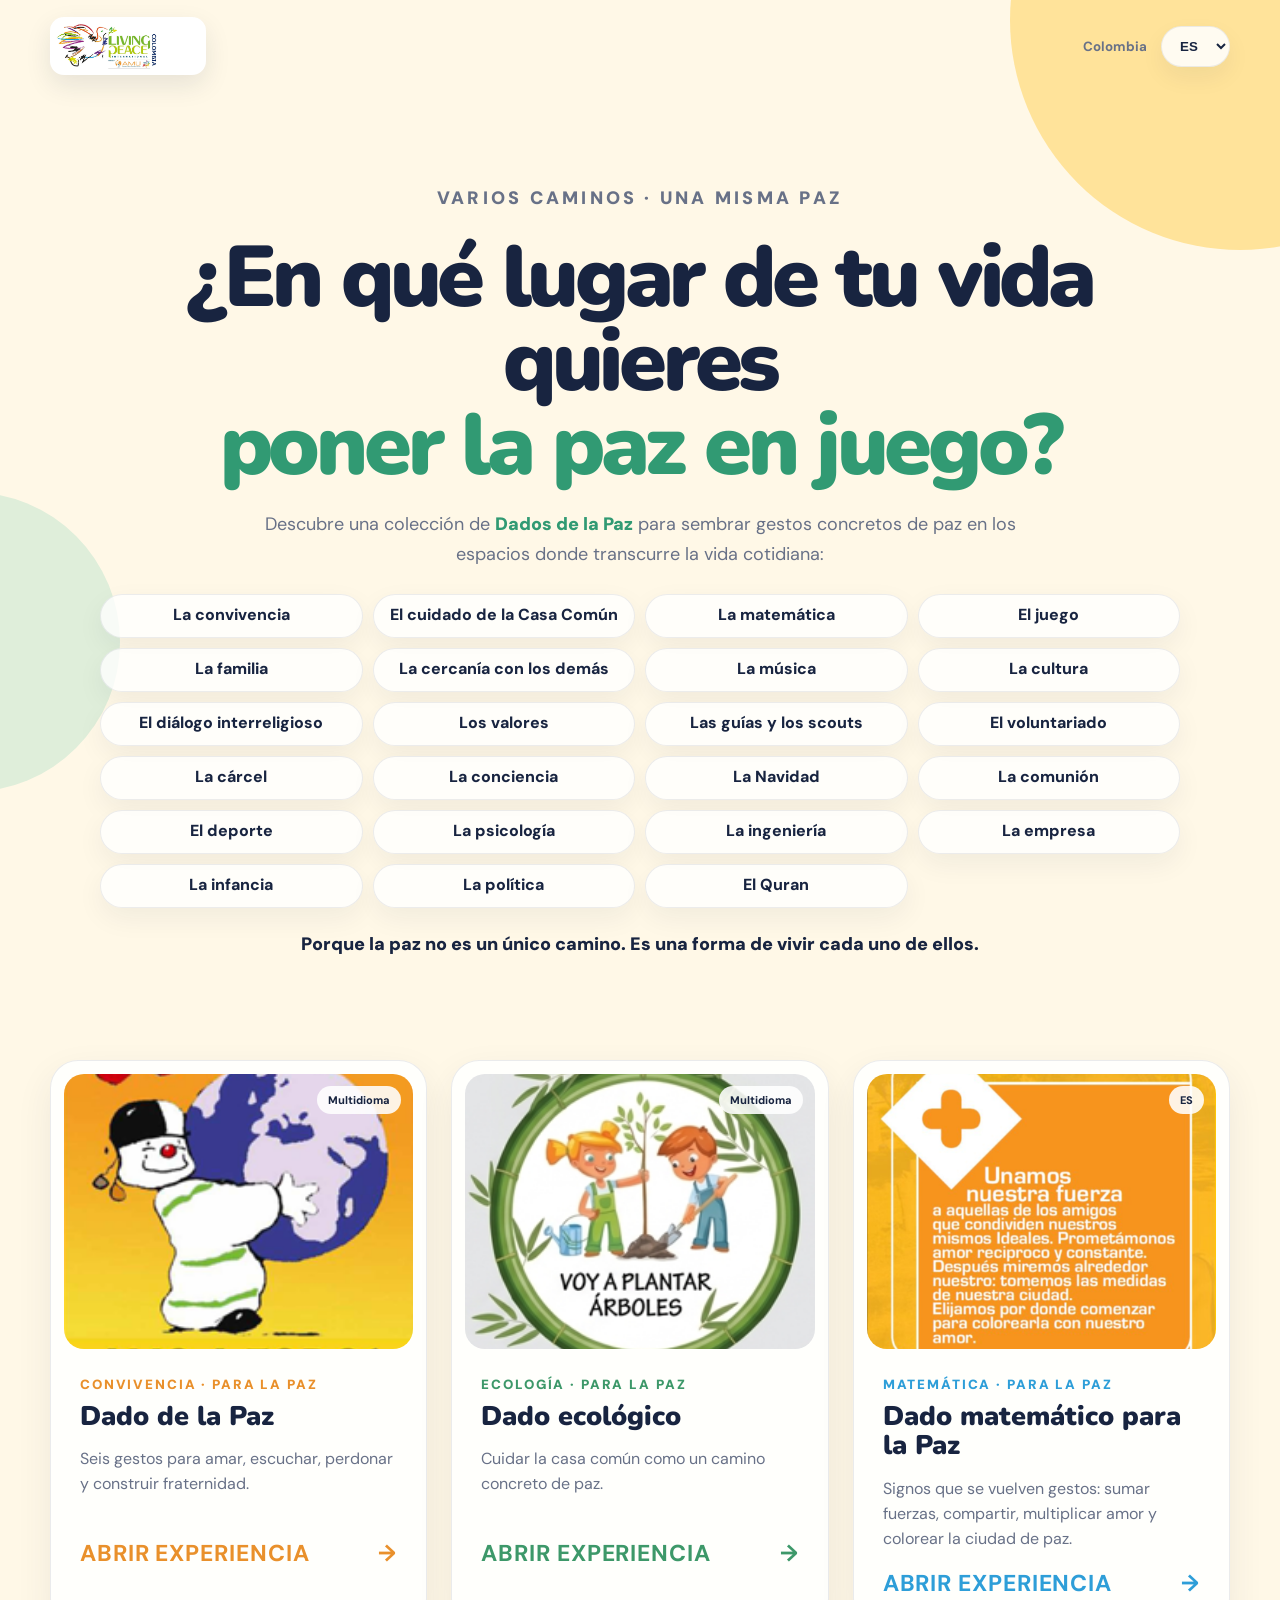
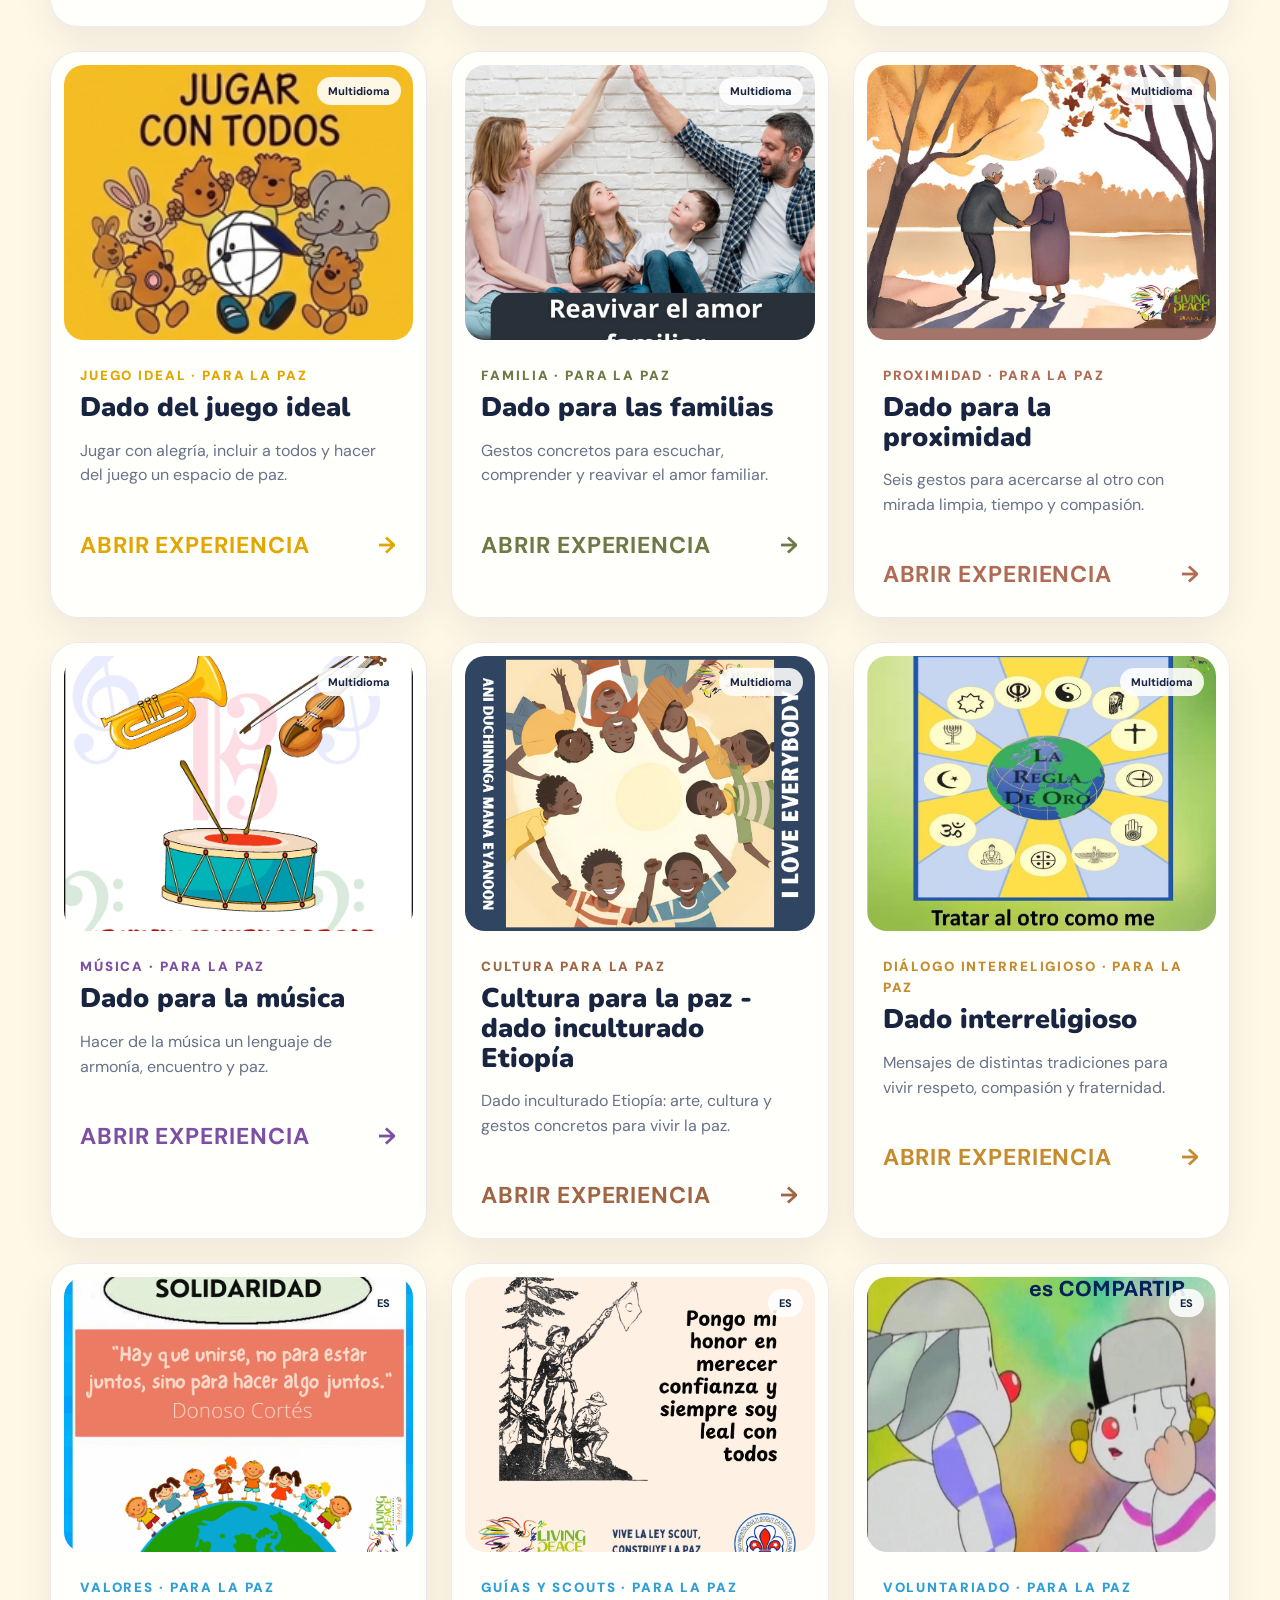
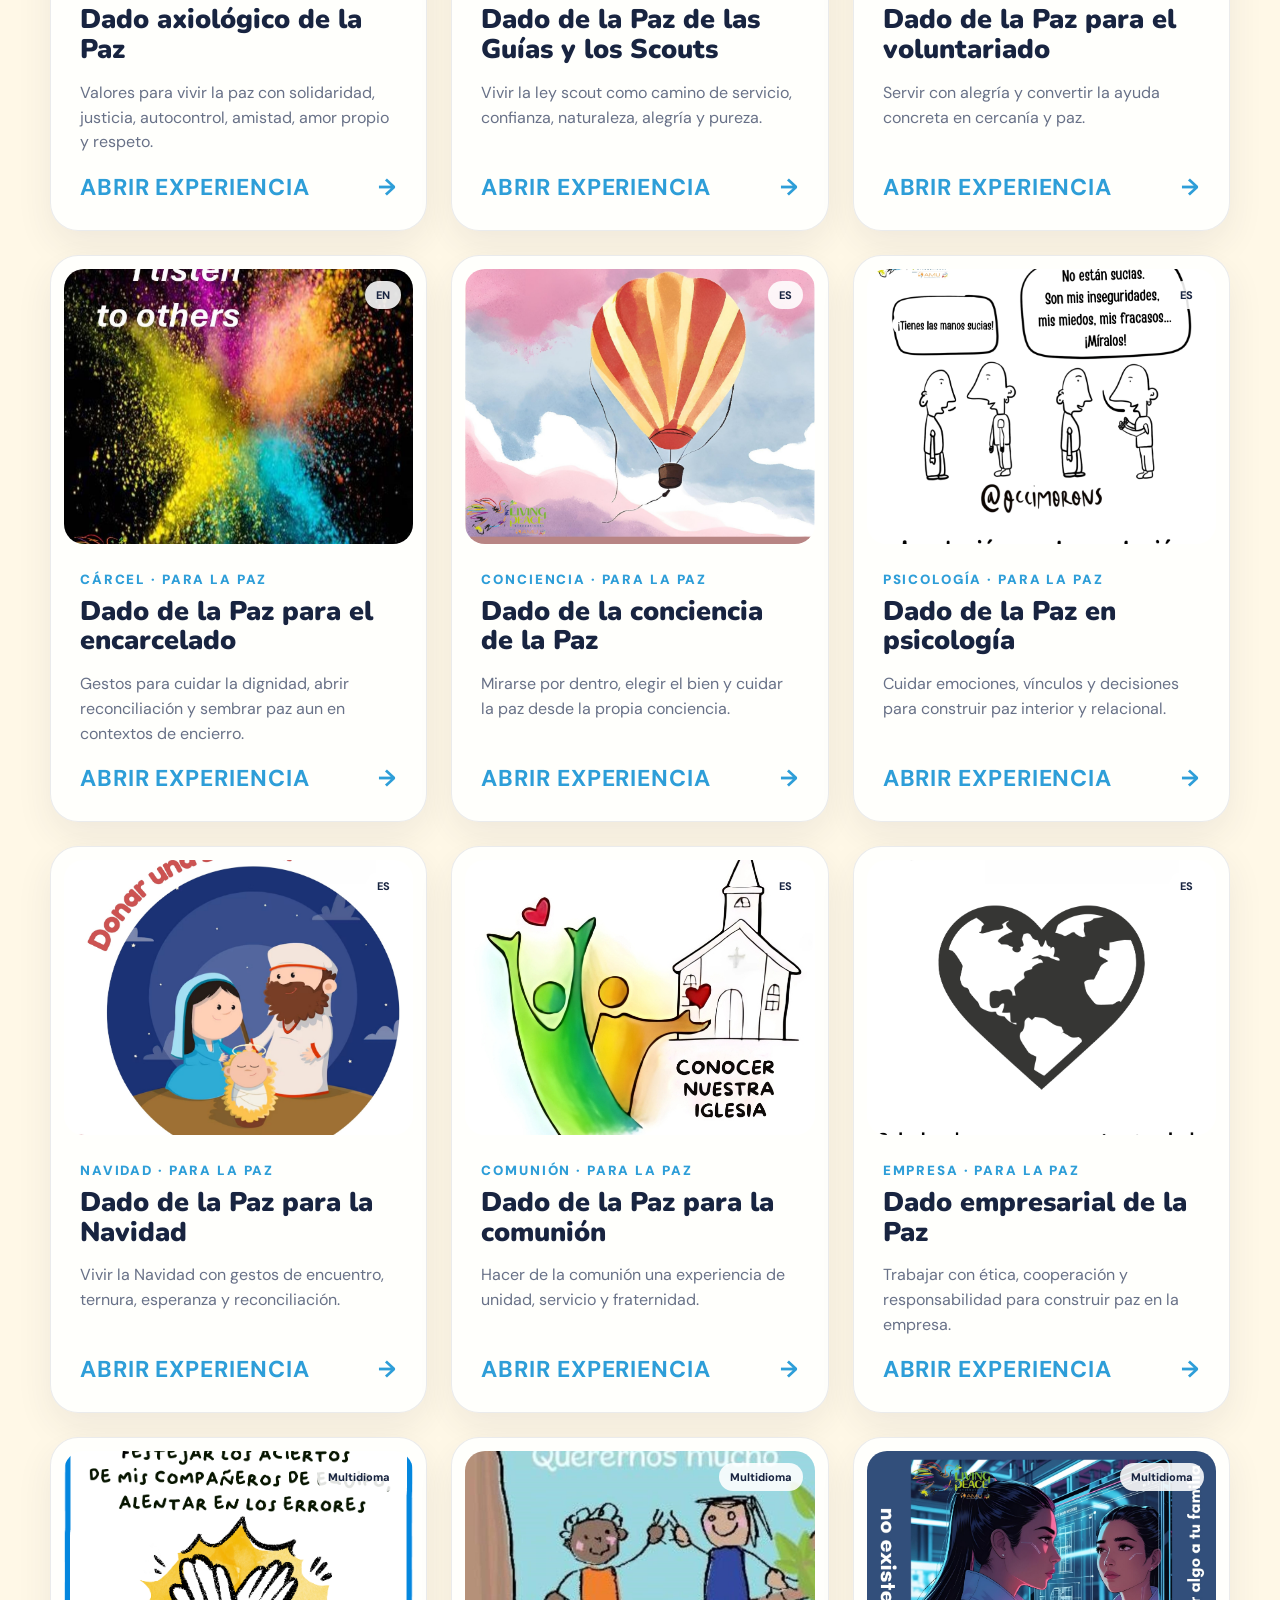
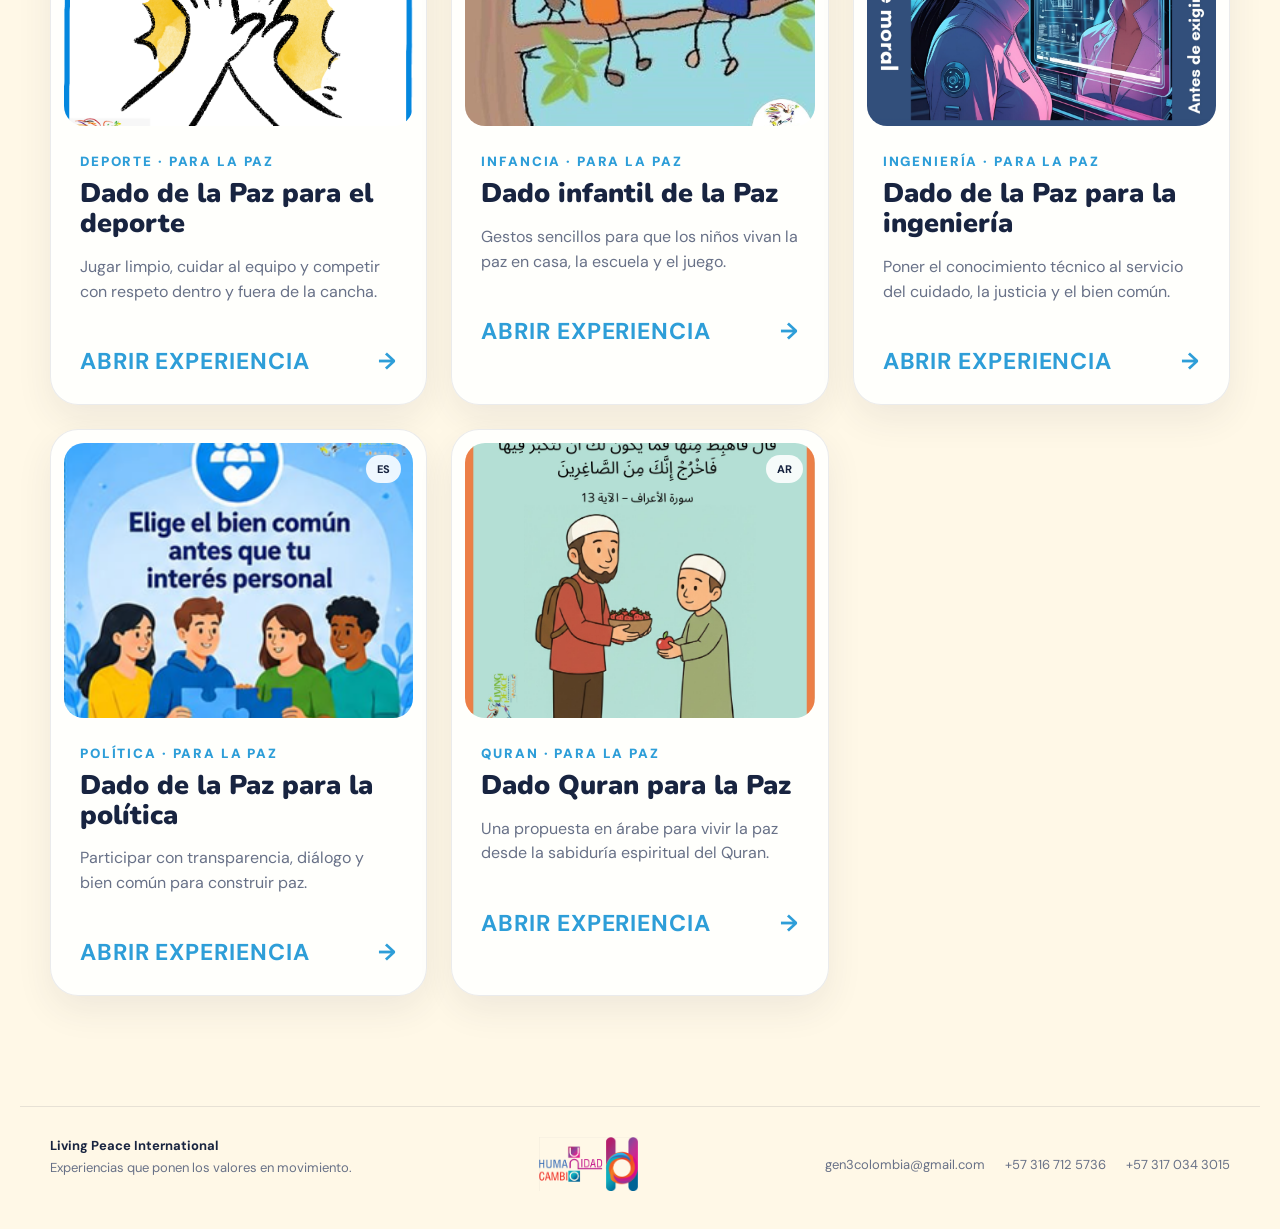
==== commit c0ca2a1f: "Mejorar selector con caras animadas" ====
--- a/index.html
+++ b/index.html
@@ -29,11 +29,11 @@
     </section>
     <section class="dice-grid" aria-label="Selecciona un dado" data-i18n-aria="gridLabel">
       <a class="dice-card peace" href="dados/paz/index.html">
-        <span class="image-wrap"><img src="dados/paz/assets/amo-a-todos.png" alt="Dado de la Paz" data-i18n-alt="peaceAlt"><i data-i18n="multi">Multidioma</i></span>
+        <span class="image-wrap" data-preview="dados/paz/assets/amo-a-todos.png|dados/paz/assets/amo-a-la-otra-persona.png|dados/paz/assets/escucho-al-otro.png|dados/paz/assets/soy-el-primero-en-amar.png|dados/paz/assets/nos-perdonamos.png|dados/paz/assets/nos-amamos-mutuamente.png"><img src="dados/paz/assets/amo-a-todos.png" alt="Dado de la Paz" data-i18n-alt="peaceAlt"><i data-i18n="multi">Multidioma</i></span>
         <span class="card-copy"><small data-i18n="peaceTag">CONVIVENCIA · PARA LA PAZ</small><strong data-i18n="peaceTitle">Dado de la Paz</strong><p data-i18n="peaceText">Seis gestos para amar, escuchar, perdonar y construir fraternidad.</p><b><span data-i18n="open">Abrir experiencia</span> <span>→</span></b></span>
       </a>
       <a class="dice-card eco" href="dados/ecologico/index.html">
-        <span class="image-wrap"><img src="dados/ecologico/assets/plantar-arboles.png" alt="Dado ecológico para la Paz" data-i18n-alt="ecoAlt"><i data-i18n="multi">Multidioma</i></span>
+        <span class="image-wrap" data-preview="dados/ecologico/assets/plantar-arboles.png|dados/ecologico/assets/ahorrar-agua.png|dados/ecologico/assets/ahorrar-energia.png|dados/ecologico/assets/caminar-bicicleta.png|dados/ecologico/assets/separar-residuos.png|dados/ecologico/assets/tres-erres.png"><img src="dados/ecologico/assets/plantar-arboles.png" alt="Dado ecológico para la Paz" data-i18n-alt="ecoAlt"><i data-i18n="multi">Multidioma</i></span>
         <span class="card-copy"><small data-i18n="ecoTag">ECOLOGÍA · PARA LA PAZ</small><strong data-i18n="ecoTitle">Dado ecológico</strong><p data-i18n="ecoText">Cuidar la casa común como un camino concreto de paz.</p><b><span data-i18n="open">Abrir experiencia</span> <span>→</span></b></span>
       </a>
       <a class="dice-card new-dice" href="dados/matematico/index.html">
@@ -41,27 +41,27 @@
         <span class="card-copy"><small>MATEMÁTICA · PARA LA PAZ</small><strong>Dado matemático para la Paz</strong><p>Signos que se vuelven gestos: sumar fuerzas, compartir, multiplicar amor y colorear la ciudad de paz.</p><b><span>Abrir experiencia</span> <span>→</span></b></span>
       </a>
       <a class="dice-card game" href="dados/juego-ideal/index.html">
-        <span class="image-wrap"><img src="dados/juego-ideal/assets/jugar-con-todos.png" alt="Dado de la Paz para el juego ideal" data-i18n-alt="gameAlt"><i data-i18n="multi">Multidioma</i></span>
+        <span class="image-wrap" data-preview="dados/juego-ideal/assets/jugar-con-todos.png|dados/juego-ideal/assets/hacer-amigos.png|dados/juego-ideal/assets/equipo.png|dados/juego-ideal/assets/alegria.png|dados/juego-ideal/assets/alegrar-al-ganador.png|dados/juego-ideal/assets/reglas.png"><img src="dados/juego-ideal/assets/jugar-con-todos.png" alt="Dado de la Paz para el juego ideal" data-i18n-alt="gameAlt"><i data-i18n="multi">Multidioma</i></span>
         <span class="card-copy"><small data-i18n="gameTag">JUEGO IDEAL · PARA LA PAZ</small><strong data-i18n="gameTitle">Dado del juego ideal</strong><p data-i18n="gameText">Jugar con alegría, incluir a todos y hacer del juego un espacio de paz.</p><b><span data-i18n="open">Abrir experiencia</span> <span>→</span></b></span>
       </a>
       <a class="dice-card family" href="dados/familias/index.html">
-        <span class="image-wrap"><img src="dados/familias/assets/reavivar-amor-familiar.jpg" alt="Dado de la Paz para las familias" data-i18n-alt="familyAlt"><i data-i18n="multi">Multidioma</i></span>
+        <span class="image-wrap" data-preview="dados/familias/assets/reavivar-amor-familiar.jpg|dados/familias/assets/ser-sensibles.jpg|dados/familias/assets/gestos-concretos.jpg|dados/familias/assets/estar-atentos-vivencia.jpg|dados/familias/assets/estar-atentos-tono.jpg|dados/familias/assets/escuchar-sinceramente.jpg"><img src="dados/familias/assets/reavivar-amor-familiar.jpg" alt="Dado de la Paz para las familias" data-i18n-alt="familyAlt"><i data-i18n="multi">Multidioma</i></span>
         <span class="card-copy"><small data-i18n="familyTag">FAMILIA · PARA LA PAZ</small><strong data-i18n="familyTitle">Dado para las familias</strong><p data-i18n="familyText">Gestos concretos para escuchar, comprender y reavivar el amor familiar.</p><b><span data-i18n="open">Abrir experiencia</span> <span>→</span></b></span>
       </a>
       <a class="dice-card proximity" href="dados/proximidad/index.html">
-        <span class="image-wrap"><img src="dados/proximidad/assets/primer-paso.jpg" alt="Dado de la Paz para la proximidad" data-i18n-alt="proximityAlt"><i data-i18n="multi">Multidioma</i></span>
+        <span class="image-wrap" data-preview="dados/proximidad/assets/primer-paso.jpg|dados/proximidad/assets/mirada-amor.jpg|dados/proximidad/assets/corazon-otro.jpg|dados/proximidad/assets/dolor-otro.jpg|dados/proximidad/assets/no-pasar-vano.jpg|dados/proximidad/assets/tiempo-otro.jpg"><img src="dados/proximidad/assets/primer-paso.jpg" alt="Dado de la Paz para la proximidad" data-i18n-alt="proximityAlt"><i data-i18n="multi">Multidioma</i></span>
         <span class="card-copy"><small data-i18n="proximityTag">PROXIMIDAD · PARA LA PAZ</small><strong data-i18n="proximityTitle">Dado para la proximidad</strong><p data-i18n="proximityText">Seis gestos para acercarse al otro con mirada limpia, tiempo y compasión.</p><b><span data-i18n="open">Abrir experiencia</span> <span>→</span></b></span>
       </a>
       <a class="dice-card music" href="dados/musica/index.html">
-        <span class="image-wrap"><img src="dados/musica/assets/instrumento-paz.jpg" alt="Dado de la Paz para la música" data-i18n-alt="musicAlt"><i data-i18n="multi">Multidioma</i></span>
+        <span class="image-wrap" data-preview="dados/musica/assets/instrumento-paz.jpg|dados/musica/assets/melodia-paz.jpg|dados/musica/assets/mejor-sinfonia.jpg|dados/musica/assets/compas-armonia.jpg|dados/musica/assets/calma-alma.jpg|dados/musica/assets/melodias-corazones.jpg"><img src="dados/musica/assets/instrumento-paz.jpg" alt="Dado de la Paz para la música" data-i18n-alt="musicAlt"><i data-i18n="multi">Multidioma</i></span>
         <span class="card-copy"><small data-i18n="musicTag">MÚSICA · PARA LA PAZ</small><strong data-i18n="musicTitle">Dado para la música</strong><p data-i18n="musicText">Hacer de la música un lenguaje de armonía, encuentro y paz.</p><b><span data-i18n="open">Abrir experiencia</span> <span>→</span></b></span>
       </a>
       <a class="dice-card ethiopia" href="dados/etiopia/index.html">
-        <span class="image-wrap"><img src="dados/etiopia/assets/amo-a-todos.jpg" alt="Cultura para la paz - dado inculturado Etiopía" data-i18n-alt="ethiopiaAlt"><i data-i18n="multi">Multidioma</i></span>
+        <span class="image-wrap" data-preview="dados/etiopia/assets/amo-a-todos.jpg|dados/etiopia/assets/amo-al-otro.jpg|dados/etiopia/assets/escucha.jpg|dados/etiopia/assets/primero-en-amar.jpg|dados/etiopia/assets/perdon.jpg|dados/etiopia/assets/amor-mutuo.jpg"><img src="dados/etiopia/assets/amo-a-todos.jpg" alt="Cultura para la paz - dado inculturado Etiopía" data-i18n-alt="ethiopiaAlt"><i data-i18n="multi">Multidioma</i></span>
         <span class="card-copy"><small data-i18n="ethiopiaTag">CULTURA PARA LA PAZ</small><strong data-i18n="ethiopiaTitle">Cultura para la paz - dado inculturado Etiopía</strong><p data-i18n="ethiopiaText">Dado inculturado Etiopía: arte, cultura y gestos concretos para vivir la paz.</p><b><span data-i18n="open">Abrir experiencia</span> <span>→</span></b></span>
       </a>
       <a class="dice-card interfaith" href="dados/interreligioso/index.html">
-        <span class="image-wrap"><img src="dados/interreligioso/assets/regla-oro.jpg" alt="Dado de la Paz para el diálogo interreligioso" data-i18n-alt="interfaithAlt"><i data-i18n="multi">Multidioma</i></span>
+        <span class="image-wrap" data-preview="dados/interreligioso/assets/regla-oro.jpg|dados/interreligioso/assets/cristianismo.jpg|dados/interreligioso/assets/islam.jpg|dados/interreligioso/assets/judaismo.jpg|dados/interreligioso/assets/hinduismo-es-v3.jpg|dados/interreligioso/assets/budismo.jpg"><img src="dados/interreligioso/assets/regla-oro.jpg" alt="Dado de la Paz para el diálogo interreligioso" data-i18n-alt="interfaithAlt"><i data-i18n="multi">Multidioma</i></span>
         <span class="card-copy"><small data-i18n="interfaithTag">DIÁLOGO INTERRELIGIOSO · PARA LA PAZ</small><strong data-i18n="interfaithTitle">Dado interreligioso</strong><p data-i18n="interfaithText">Mensajes de distintas tradiciones para vivir respeto, compasión y fraternidad.</p><b><span data-i18n="open">Abrir experiencia</span> <span>→</span></b></span>
       </a>
       <a class="dice-card new-dice" href="dados/axiologico/index.html">
@@ -249,10 +249,68 @@
     }
     const languageSelect=document.querySelector('#selectorLanguage');
     const baseHrefs=new Map([...document.querySelectorAll('.dice-card')].map(card=>[card,card.getAttribute('href')]));
+    const previewFiles=(dice,lang,names,extension='jpg')=>names.map(name=>`dados/${dice}/assets/${lang}/${name}.${extension}`);
+    const previewTranslations={
+      'dados/paz/index.html':Object.fromEntries(['en','pt','it','fr'].map(lang=>[lang,previewFiles('paz',lang,['amo-a-todos','amo-a-la-otra-persona','escucho-al-otro','soy-el-primero-en-amar','nos-perdonamos','nos-amamos-mutuamente'],'png')])),
+      'dados/ecologico/index.html':Object.fromEntries(['en','pt','it','fr'].map(lang=>[lang,previewFiles('ecologico',lang,['plantar-arboles','ahorrar-agua','ahorrar-energia','caminar-bicicleta','separar-residuos','tres-erres'])])),
+      'dados/juego-ideal/index.html':Object.fromEntries(['en','pt','it','fr'].map(lang=>[lang,previewFiles('juego-ideal',lang,['jugar-con-todos','hacer-amigos','equipo','alegria','alegrar-al-ganador','reglas'],'png')])),
+      'dados/familias/index.html':Object.fromEntries(['en','pt','it','fr'].map(lang=>[lang,previewFiles('familias',lang,['reavivar-amor-familiar','ser-sensibles','gestos-concretos','estar-atentos-vivencia','estar-atentos-tono','escuchar-sinceramente'])])),
+      'dados/proximidad/index.html':Object.fromEntries(['en','pt','it','fr'].map(lang=>[lang,previewFiles('proximidad',lang,['primer-paso','mirada-amor','corazon-otro','dolor-otro','no-pasar-vano','tiempo-otro'])])),
+      'dados/musica/index.html':Object.fromEntries(['en','pt','it','fr'].map(lang=>[lang,previewFiles('musica',lang,['instrumento-paz','melodia-paz','mejor-sinfonia','compas-armonia','calma-alma','melodias-corazones'])])),
+      'dados/etiopia/index.html':Object.fromEntries(['en','pt'].map(lang=>[lang,previewFiles('etiopia',lang,['amo-a-todos','amo-al-otro','escucha','primero-en-amar','perdon','amor-mutuo'])])),
+      'dados/interreligioso/index.html':{
+        en:previewFiles('interreligioso','en',['regla-oro','cristianismo','islam','judaismo','hinduismo','budismo']),
+        it:previewFiles('interreligioso','it',['regla-oro','cristianismo','islam','judaismo','hinduismo','budismo']),
+        pt:previewFiles('interreligioso','pt-v3',['regla-oro','cristianismo','islam','judaismo','hinduismo','budismo'])
+      },
+      'dados/deporte/index.html':{
+        es:previewFiles('deporte','es',['face-1','face-2','face-3','face-4','face-5','face-6'],'png'),
+        en:previewFiles('deporte','en',['face-1','face-2','face-3','face-4','face-5','face-6']),
+        pt:previewFiles('deporte','pt',['face-1','face-2','face-3','face-4','face-5','face-6']),
+        it:previewFiles('deporte','it',['face-1','face-2','face-3','face-4','face-5','face-6']),
+        fr:previewFiles('deporte','fr',['face-1','face-2','face-3','face-4','face-5','face-6'])
+      },
+      'dados/ingenieria/index.html':Object.fromEntries(['es','en','pt','it','fr'].map(lang=>[lang,previewFiles('ingenieria',lang,['face-1','face-2','face-3','face-4','face-5','face-6'])]))
+    };
     function selectedLang(){return selectorTranslations[languageSelect.value]?languageSelect.value:'es'}
+    function animateCardPreviews(){
+      document.querySelectorAll('.image-wrap img').forEach((image,index)=>{
+        const source=image.getAttribute('src')||'';
+        const manualFrames=image.closest('.image-wrap')?.dataset.preview?.split('|')||[];
+        const href=image.closest('.dice-card')?.getAttribute('href')?.split('?')[0];
+        const numberedFrames=/face-1\.(jpg|jpeg|png)$/i.test(source)
+          ?Array.from({length:6},(_,face)=>source.replace(/face-1\.(jpg|jpeg|png)$/i,`face-${face+1}.$1`))
+          :[];
+        const framesForLanguage=()=>{
+          const localizedFrames=previewTranslations[href]?.[selectedLang()]||[];
+          return localizedFrames.length>1?localizedFrames:manualFrames.length>1?manualFrames:numberedFrames;
+        };
+        const initialFrames=framesForLanguage();
+        if(initialFrames.length<2)return;
+        initialFrames.forEach(frame=>{const preload=new Image();preload.src=frame});
+        let current=0;
+        window.setTimeout(()=>window.setInterval(()=>{
+          const frames=framesForLanguage();
+          if(frames.length<2)return;
+          current=(current+1)%frames.length;
+          image.classList.add('preview-switching');
+          window.setTimeout(()=>{image.src=frames[current]},180);
+          window.setTimeout(()=>image.classList.remove('preview-switching'),420);
+        },3600),index*155);
+      });
+    }
+    animateCardPreviews();
+    function refreshAnimatedPreviews(){
+      document.querySelectorAll('.image-wrap img').forEach(image=>{
+        const href=image.closest('.dice-card')?.getAttribute('href')?.split('?')[0];
+        const frames=previewTranslations[href]?.[selectedLang()]||[];
+        if(frames.length>1)image.src=frames[0];
+      });
+    }
     function applySelectorLanguage(){
       const lang=selectedLang(),text=selectorTranslations[lang];
       document.documentElement.lang=lang;
+      refreshAnimatedPreviews();
       const hero=document.querySelector('.intro');
       if(hero){
         const eyebrow=hero.querySelector('.eyebrow');
--- a/selector.css
+++ b/selector.css
@@ -25,16 +25,17 @@
 .intro h1 em{font-style:normal;color:var(--green)}
 .intro>p{max-width:760px;margin:22px auto;color:var(--muted);font-size:18px;line-height:1.65}
 .intro strong{color:var(--green);font-weight:900}
-.peace-paths{list-style:none;display:flex;justify-content:center;flex-wrap:wrap;gap:10px 12px;max-width:940px;margin:24px auto 0;padding:0}
-.peace-paths li{background:rgba(255,255,255,.78);border:1px solid rgba(24,36,64,.08);box-shadow:0 10px 28px rgba(24,36,64,.06);border-radius:999px;font-weight:800;color:var(--ink);transition:transform .2s,box-shadow .2s}
+.peace-paths{list-style:none;display:grid;grid-template-columns:repeat(4,minmax(0,1fr));gap:10px;max-width:1080px;margin:24px auto 0;padding:0}
+.peace-paths li{min-width:0;background:rgba(255,255,255,.78);border:1px solid rgba(24,36,64,.08);box-shadow:0 10px 28px rgba(24,36,64,.06);border-radius:999px;font-weight:800;color:var(--ink);transition:transform .2s,box-shadow .2s}
 .peace-paths li:hover{transform:translateY(-2px);box-shadow:0 14px 32px rgba(24,36,64,.1)}
-.peace-paths a{display:block;padding:8px 13px;color:inherit;text-decoration:none}
+.peace-paths a{display:flex;align-items:center;justify-content:center;min-height:42px;padding:8px 13px;color:inherit;text-decoration:none;text-align:center;line-height:1.18}
 .peace-closing{font-weight:900;color:var(--ink)!important}
 .dice-grid{display:grid;grid-template-columns:repeat(3,1fr);gap:24px;padding:30px 0 110px}
 .dice-card{display:block;color:var(--ink);text-decoration:none;background:rgba(255,255,255,.88);border:1px solid rgba(24,36,64,.09);border-radius:28px;padding:13px;box-shadow:0 14px 36px rgba(45,53,75,.08);transition:transform .25s,box-shadow .25s}
 .dice-card:hover{transform:translateY(-9px);box-shadow:0 25px 55px rgba(45,53,75,.16)}
 .image-wrap{height:275px;display:block;position:relative;overflow:hidden;border-radius:20px;background:#eee}
-.image-wrap img{width:100%;height:100%;object-fit:cover;transition:transform .4s}
+.image-wrap img{width:100%;height:100%;object-fit:cover;transition:opacity .38s ease,transform .55s ease;animation:preview-drift 7s ease-in-out infinite}
+.image-wrap img.preview-switching{opacity:.16;transform:scale(1.08)}
 .dice-card:hover img{transform:scale(1.04)}
 .image-wrap i{position:absolute;right:12px;top:12px;background:rgba(255,255,255,.88);padding:7px 11px;border-radius:20px;font-size:11px;font-weight:800;font-style:normal}
 .card-copy{display:block;padding:24px 16px 15px}
@@ -59,7 +60,13 @@
 footer a{color:var(--muted);text-decoration:none}
 .footer-logo{width:118px;max-height:54px;object-fit:contain;display:block;flex:0 0 auto}
 
+@keyframes preview-drift{
+  0%,100%{transform:scale(1.01) translate3d(0,0,0)}
+  50%{transform:scale(1.07) translate3d(0,-1.5%,0)}
+}
+
 @media(max-width:900px){
+  .peace-paths{grid-template-columns:repeat(3,minmax(0,1fr));max-width:760px}
   .dice-grid{grid-template-columns:1fr;max-width:600px;margin:auto}
   .image-wrap{height:330px}
   .card-copy p{min-height:0}
@@ -73,8 +80,15 @@
   .selector-language select{padding:9px 12px}
   .intro{padding-top:40px}
   .intro h1{font-size:48px}
+  .peace-paths{grid-template-columns:repeat(2,minmax(0,1fr));gap:8px;margin-top:20px}
+  .peace-paths a{min-height:44px;padding:8px 9px;font-size:13px}
   .image-wrap{height:260px}
   footer{flex-direction:column}
   footer div:last-child{align-items:flex-start;flex-direction:column;gap:8px}
   .footer-logo{width:100px;max-height:46px}
 }
+
+@media(prefers-reduced-motion:reduce){
+  .image-wrap img{animation:none;transition:none}
+  .dice-card,.peace-paths li{transition:none}
+}
